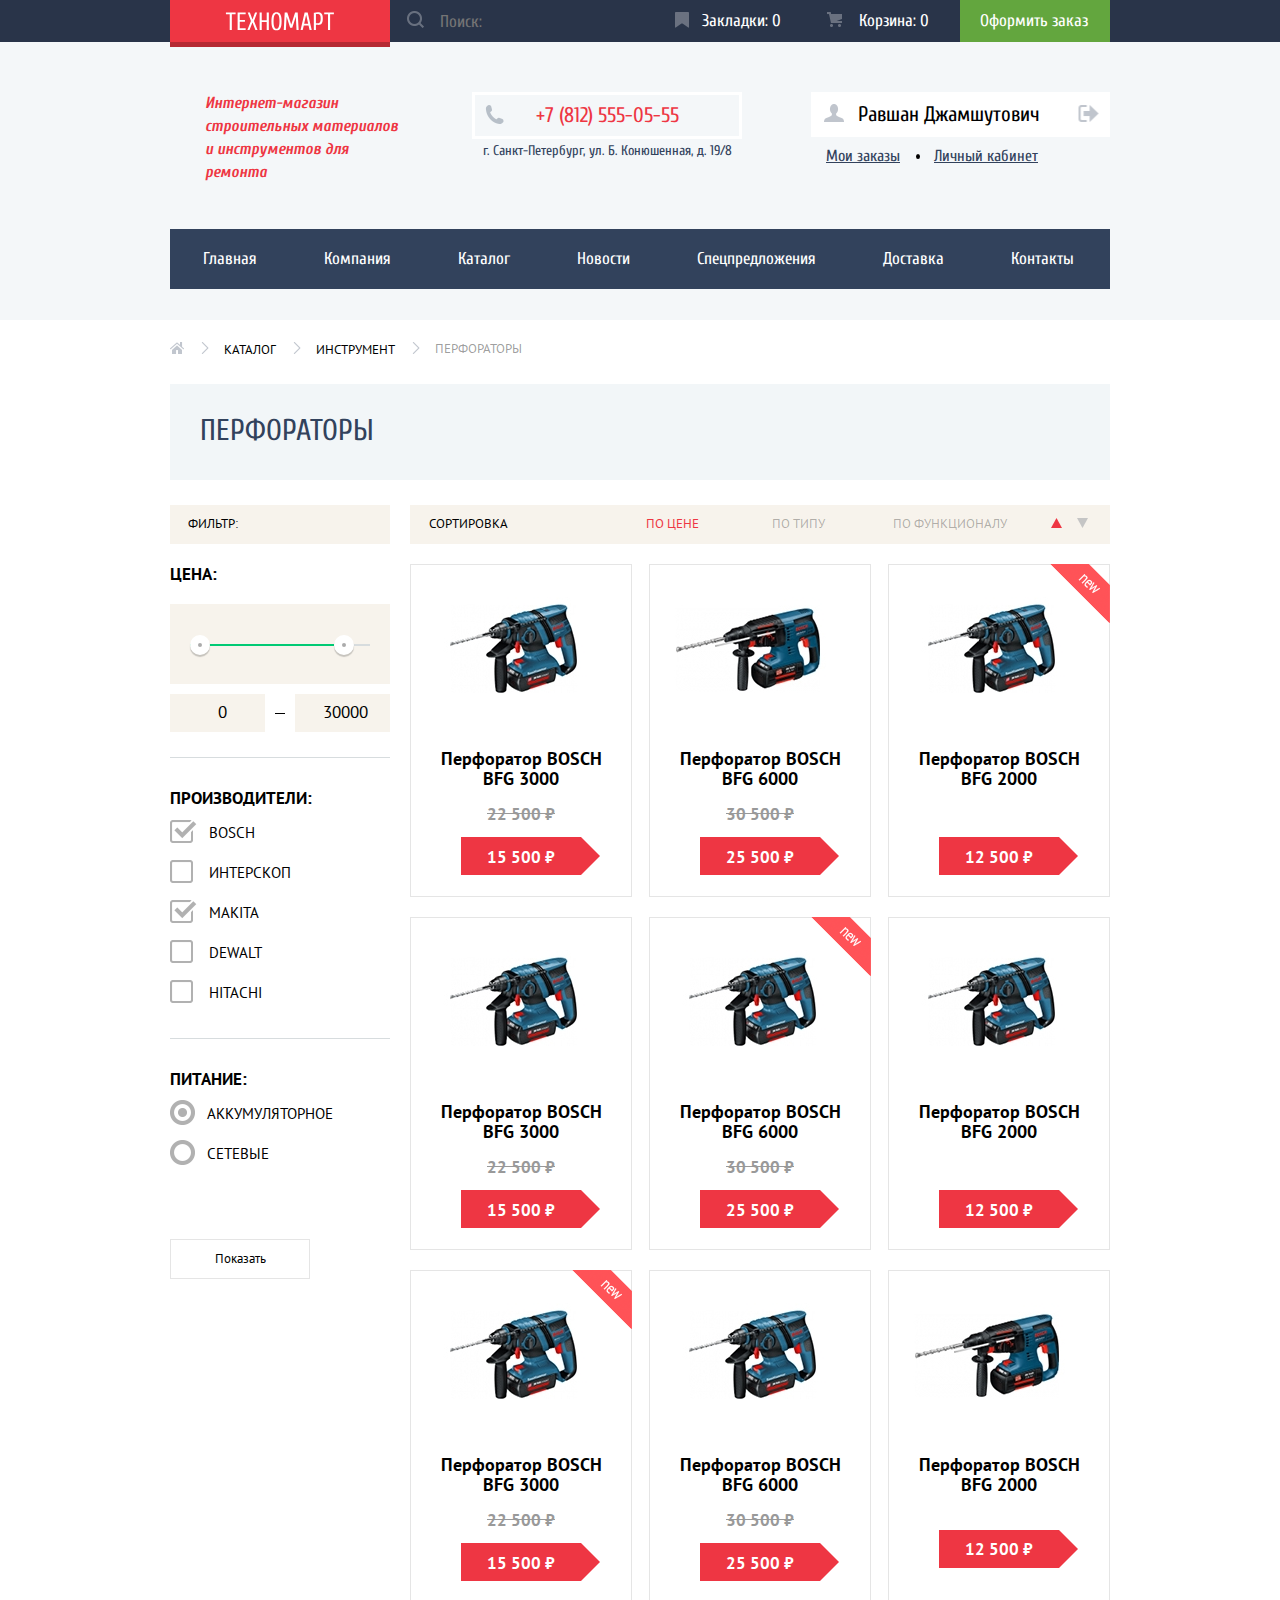
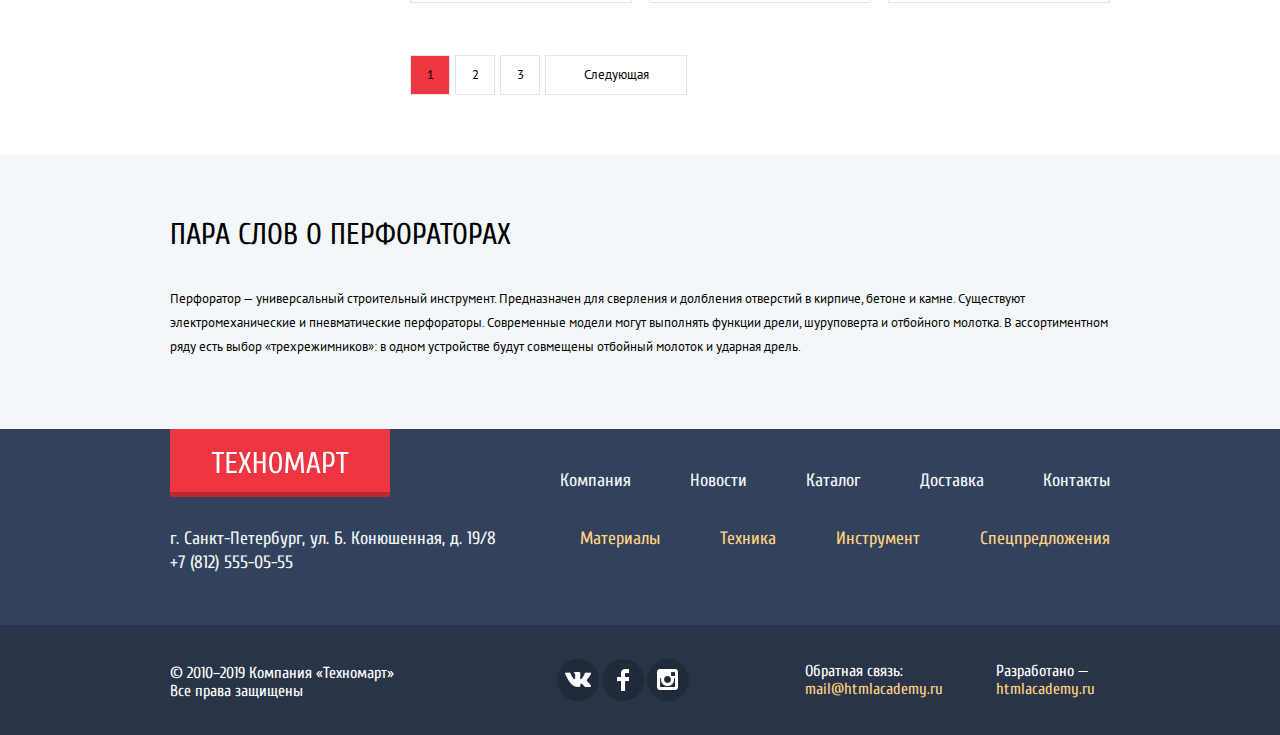
==== catalog.html @ c17f972a "Fixed styles on Technomart Project" ====
<!DOCTYPE html>
<html lang="ru">
  <head>
    <meta charset="utf-8">
    <title>Каталог интернет-магазина Техномарт</title>
    <link rel="stylesheet" type="text/css" href="https://fonts.googleapis.com/css?family=PT+Sans:400,700&display=swap&subset=cyrillic" rel="stylesheet">
    <link rel="stylesheet" type="text/css" href="https://fonts.googleapis.com/css?family=Cuprum:400,700&display=swap&subset=cyrillic" rel="stylesheet">
    <link rel="stylesheet" type="text/css" href="normalize.css">
    <link rel="stylesheet" type="text/css" href="style.css">
  </head>
  <body>
<header class="inner-page main-header">
      <div class="menu-wrapper">
        <div class="container">  
          <div class="header-user-menu">
              <a class="user-menu-logo" href="index.html"><img src="img/logo.svg" width="220px" height="19px"></a>
              <form class="user-menu-search" action="#" method="get">
                <input type="search" id="search-link" placeholder="Поиск:" name="search-menu">
              </form>
              <a class="user-menu-link marks-link" href="#">Закладки: 0</a>
              <a class="user-menu-link basket-link" href="#">Корзина: 0</a>
              <a class="user-menu-link order-link" href="#">Оформить заказ</a>
          </div>
        </div>
      </div>
      <div class="container">  
          <div class="header-wrapper">
            <h1>Интернет-магазин строительных материалов и инструментов для ремонта</h1>
              <div class="header-contacts">
                <a href="tel:+78125550555">+7 (812) 555-05-55</a>
                <p>г. Санкт-Петербург, ул. Б. Конюшенная, д. 19/8</p>
              </div>
            <div class="inner-page local-user-navigation">
                <div class="user-menu">
                  <a href="#" class="user-menu-logged">Равшан Джамшутович</a>
                  <a href="#" class="user-menu-logout"><img src="img/icon-logout.svg" width="21" height="17"></a>
                </div>
                <div class="personal-data">
                  <a href="#" class="my-orders">Мои заказы</a>
                  <a href="#" class="my-cabinet">Личный кабинет</a>
                </div>
            </div>
          </div>  
          <nav class="main-header-navigation">
            <ul>
              <li class="index-current"><a href="index.html">Главная</a></li>
              <li><a href="company.html">Компания</a></li>
              <li><a href="catalog.html">Каталог</a></li>
              <li><a href="news.html">Новости</a></li>
              <li><a href="offers.html">Спецпредложения</a></li>
              <li><a href="delivery.html">Доставка</a></li>
              <li><a href="contacts.html">Контакты</a></li>
            </ul>
          </nav>
        </div>
      </div>    
    </header>
  	<main class="catalog-content">
      <div class="container">
    		<ul class="breadcrumbs">
    			<li><a class="breadcrumb" href="index.html"><img src="img/icon-home.png" width="14" height="12"></a></li>
    			<li><a class="breadcrumb" href="сatalog.html">Каталог</a></li>
    			<li><a class="breadcrumb" href="instrument.html">Инструмент</a></li>
    			<li class="breadcrumb current">Перфораторы</li>
    		</ul>
    	   <h2 class="catalog-title">Перфораторы</h2>
        <div class="catalog-columns">
      		<section class="catalog-filters">	
      			<form class="filters-form" action="#" method="get">
      				<h3 class="filters-title">Фильтр:</h3>
      				<fieldset>
      					<legend>Цена:</legend>
      					<div class="range-controls">
					        <div class="scale">
					          <div class="bar"></div>
					        </div>
					        <div class="range-toggle range-toggle-min"></div>
					        <div class="range-toggle range-toggle-max"></div>
					     </div>
					     <div class="price-controls">
					        <label class="min-price"><input type="text" name="min-price" value="0"></label>
					        <label class="max-price"><input type="text" name="max-price" value="30000"></label>
					     </div>
					     <div class="between-filter-underline"></div>
      				</fieldset>
		            <fieldset>
		                <legend>Производители:</legend>
		                  <ul>
		                    <li class="brand-filter">
		                    	<label>
		                    		<input class="visually-hidden filter-input" type="checkbox" name="brand-filter" checked="checked">
		                    		<span class="brand-filter-indicator"></span>
		                    		<span class="brand-name">BOSCH</span>
		                    	</label>
		                    </li>
		                    <li class="brand-filter">
		                    	<label>
		                    		<input class="visually-hidden filter-input" type="checkbox" name="brand-filter">
		                    		<span class="brand-filter-indicator"></span>
		                    		<span class="brand-name">ИНТЕРСКОП</span>
		                    	</label>
		                    </li>
		                    <li class="brand-filter">
		                    	<label>
		                    		<input class="visually-hidden filter-input" type="checkbox" name="brand-filter" checked="checked">
		                    		<span class="brand-filter-indicator"></span>
		                    		<span class="brand-name">MAKITA</span>
		                    	</label>
		                    </li>
		                    <li class="brand-filter">
		                    	<label>
		                    		<input class="visually-hidden filter-input" type="checkbox" name="brand-filter">
		                    		<span class="brand-filter-indicator"></span>
		                    		<span class="brand-name">DEWALT</span>
		                    	</label>
		                    </li>
		                    <li class="brand-filter">
		                    	<label>
		                    		<input class="visually-hidden filter-input" type="checkbox" name="brand-filter">
		                    		<span class="brand-filter-indicator"></span>
		                    		<span class="brand-name">HITACHI</span>
		                    	</label>
		                    </li>
		                </ul>
		                <div class="between-filter-underline"></div>
		            </fieldset>
		            <fieldset>
		                <legend>Питание:</legend>
		                  <ul>
		                    <li class="energy-filter">
		                    	<label>
		                    		<input class="visually-hidden filter-input" type="radio" name="energy-source-filter" checked="checked">
		                    		<span class="energy-filter-indicator"></span>
		                    		<span class="energy-type-name">АККУМУЛЯТОРНОЕ</span>
		                    	</label>
		                    </li>
		                    <li class="energy-filter">
		                    	<label>
		                    		<input class="visually-hidden filter-input" type="radio" name="energy-source-filter">
		                    		<span class="energy-filter-indicator"></span>
		                    		<span class="energy-type-name">СЕТЕВЫЕ</span>
		                    	</label>
		                    </li>
		                  </ul>
		            </fieldset>
      			</form>
            	<button type="button" class="button-filters-results">Показать</button>
      		</section>
      		<section class="catalog-offers">
      			<h2 class="visually-hidden">Список предлагаемых товаров</h2>
      			<div class="catalog-offers-title">
      				<b>Сортировка</b>
      				<a class="catalog-offers-current">По цене</a>
      				<a href="#">По типу</a>
      				<a href="#">По функционалу</a>
      				<button class="button-filter-up" type="button"><svg xmlns="http://www.w3.org/2000/svg" width="11" height="10" viewBox="0 0 11 10"><path fill="#ee3643" d="M5.5 0L0 10h11z"/></svg></button>
      				<button class="button-filter-down" type="button"><svg xmlns="http://www.w3.org/2000/svg" width="11" height="10" viewBox="0 0 11 10"><path fill="#c5c5c5" d="M5.5 10L0 0h11"/></svg></button>
      			</div>
            <div class="catalog-wrapper">
      			<ul class="inner-catalog-list">
      				<li class="catalog-item">
      					<div class="visually-hidden flag flag-new">Новинка</div>
      					<div class="catalog-item-buttons">
      						<a class="button-common button-buy" href="#">Купить</a>
      						<a class="button-common button-marks" href="#">В закладки</a>
      					</div>
      					<div class="catalog-item-image">
      							<img src="img/Perforator-1.jpg" width="218" height="170" alt="Перфоратор BOSCH BFG 3000">
      					</div>
      					<h3>
  							<div class="catalog-item-name">
  								<span class="catalog-item-brand">Перфоратор BOSCH</span><br>
  								<span class="catalog-item-type">BFG 3000</span>
  							</div>	
      					</h3>
      					<div class="catalog-item-price">
      						<del class="previous-price">22 500 ₽</del>
      						<p class="btn-price"><span>15 500 ₽</span></p>
      					</div>
      				</li>
      				<li class="catalog-item">
      					<div class="visually-hidden flag flag-new">Новинка</div>
      					<div class="catalog-item-buttons">
      						<a class="button-common button-buy" href="#">Купить</a>
      						<a class="button-common button-marks" href="#">В закладки</a>
      					</div>
      					<div class="catalog-item-image">
      							<img src="img/Perforator-2.jpg" width="218" height="170" alt="Перфоратор BOSCH BFG 6000">
      					</div>
      					<h3>
  							<div class="catalog-item-name">
  								<span class="catalog-item-brand">Перфоратор BOSCH</span><br>
  								<span class="catalog-item-type">BFG 6000</span>
  							</div>	
      					</h3>
      					<div class="catalog-item-price">
      						<del class="previous-price">30 500 ₽</del>
      						<p class="btn-price"><span>25 500 ₽</span></p>
      					</div>
      				</li>
      				<li class="catalog-item">
      					<div class="flag flag-new">Новинка</div>
      					<div class="catalog-item-buttons">
      						<a class="button-common button-buy" href="#">Купить</a>
      						<a class="button-common button-marks" href="#">В закладки</a>
      					</div>
      					<div class="catalog-item-image">
      							<img src="img/Perforator-1.jpg" width="218" height="170" alt="Перфоратор BOSCH BFG 2000">
      					</div>
      					<h3>
  							<div class="catalog-item-name">
  								<span class="catalog-item-brand">Перфоратор BOSCH</span><br>
  								<span class="catalog-item-type">BFG 2000</span>
  							</div>	
      					</h3>
      					<div class="catalog-item-price">
  			                <del class="potential-previous-price"><br></del>
      						<p class="btn-price" href="#"><span>12 500 ₽</span></p>
      					</div>
      				</li>
      				<li class="catalog-item">
      					<div class="visually-hidden flag flag-new">Новинка</div>
      					<div class="catalog-item-buttons">
      						<a class="button-common button-buy" href="#">Купить</a>
      						<a class="button-common button-marks" href="#">В закладки</a>
      					</div>
      					<div class="catalog-item-image">
      							<img src="img/Perforator-1.jpg" width="218" height="170" alt="Перфоратор BOSCH BFG 3000">
      					</div>
      					<h3>
  							<div class="catalog-item-name">
  								<span class="catalog-item-brand">Перфоратор BOSCH</span><br>
  								<span class="catalog-item-type">BFG 3000</span>
  							</div>	
      					</h3>
      					<div class="catalog-item-price">
      						<del class="previous-price">22 500 ₽</del>
      						<p class="btn-price"><span>15 500 ₽</span></p>
      					</div>
      				</li>
      				<li class="catalog-item">
      					<div class="flag flag-new">Новинка</div>
      					<div class="catalog-item-buttons">
      						<a class="button-common button-buy" href="#">Купить</a>
      						<a class="button-common button-marks" href="#">В закладки</a>
      					</div>
      					<div class="catalog-item-image">
      							<img src="img/Perforator-1.jpg" width="218" height="170" alt="Перфоратор BOSCH BFG 6000">
      					</div>
      					<h3>
  							<div class="catalog-item-name">
  								<span class="catalog-item-brand">Перфоратор BOSCH</span><br>
  								<span class="catalog-item-type">BFG 6000</span>
  							</div>	
      					</h3>
      					<div class="catalog-item-price">
      						<del class="previous-price">30 500 ₽</del>
      						<p class="btn-price"><span>25 500 ₽</span></p>
      					</div>
      				</li>
      				<li class="catalog-item">
      					<div class="visually-hidden flag flag-new">Новинка</div>
      					<div class="catalog-item-buttons">
      						<a class="button-common button-buy" href="#">Купить</a>
      						<a class="button-common button-marks" href="#">В закладки</a>
      					</div>
      					<div class="catalog-item-image">
      							<img src="img/Perforator-1.jpg" width="218" height="170" alt="Перфоратор BOSCH BFG 2000">
      					</div>
      					<h3>
  							<div class="catalog-item-name">
  								<span class="catalog-item-brand">Перфоратор BOSCH</span><br>
  								<span class="catalog-item-type">BFG 2000</span>
  							</div>	
      					</h3>
      					<div class="catalog-item-price">
  			                <del class="potential-previous-price"><br></del>
      						<p class="btn-price" href="#"><span>12 500 ₽</span></p>
      					</div>
      				</li>
      				<li class="catalog-item">
      					<div class="flag flag-new">Новинка</div>
      					<div class="catalog-item-buttons">
      						<a class="button-common button-buy" href="#">Купить</a>
      						<a class="button-common button-marks" href="#">В закладки</a>
      					</div>
      					<div class="catalog-item-image">
      							<img src="img/Perforator-1.jpg" width="218" height="170" alt="Перфоратор BOSCH BFG 3000">
      					</div>
      					<h3>
  							<div class="catalog-item-name">
  								<span class="catalog-item-brand">Перфоратор BOSCH</span><br>
  								<span class="catalog-item-type">BFG 3000</span>
  							</div>	
      					</h3>
      					<div class="catalog-item-price">
      						<del class="previous-price">22 500 ₽</del>
      						<p class="btn-price"><span>15 500 ₽</span></p>
      					</div>
      				</li>
      				<li class="catalog-item">
      					<div class="visually-hidden flag flag-new">Новинка</div>
      					<div class="catalog-item-buttons">
      						<a class="button-common button-buy" href="#">Купить</a>
      						<a class="button-common button-marks" href="#">В закладки</a>
      					</div>
      					<div class="catalog-item-image">
      							<img src="img/Perforator-1.jpg" width="218" height="170" alt="Перфоратор BOSCH BFG 3000">
      					</div>
      					<h3>
  							<div class="catalog-item-name">
  								<span class="catalog-item-brand">Перфоратор BOSCH</span><br>
  								<span class="catalog-item-type">BFG 6000</span>
  							</div>	
      					</h3>
      					<div class="catalog-item-price">
      						<del class="previous-price">30 500 ₽</del>
      						<p class="btn-price"><span>25 500 ₽</span></p>
      					</div>
      				</li>
      				<li class="catalog-item">
      					<div class="visually-hidden flag flag-new">Новинка</div>
      					<div class="catalog-item-buttons">
      						<a class="button-common button-buy" href="#">Купить</a>
      						<a class="button-common button-marks" href="#">В закладки</a>
      					</div>
      					<div class="catalog-item-image">
      							<img src="img/Perforator-2.jpg" width="218" height="170" alt="Перфоратор BOSCH BFG 6000">
      					</div>
      					<h3>
  							<div class="catalog-item-name">
  								<span class="catalog-item-brand">Перфоратор BOSCH</span><br>
  								<span class="catalog-item-type">BFG 2000</span>
  							</div>	
      					</h3>
      					<div class="catalog-item-price">
  			                <del class="potential-previous-price"><br></del>
      						<span class="button-common btn-price" href="#">12 500 ₽</span>
      					</div>
      				</li>				
      			</ul>	
            </div>		
    			   <h2 class="visually-hidden">Пагинация страниц</h2>
	            <ul class="pagination-list">
	              <li class="pagination-current"><a href="#"><span>1</span></a></li>
	              <li class="pagination-item"><a href="#"><span>2</span></a></li>
	              <li class="pagination-item"><a href="#"><span>3</span></a></li>
	              <li class="pagination-next"><a href="#"><span>Следующая</span></a></li>
	            </ul>  
  			</section>
    	</div>
   	 </div>
    <section class="catalog-item-about">
        <div class="container">
        <b>Пара слов о перфораторах</b>
        <p>Перфоратор — универсальный строительный инструмент. Предназначен для сверления и долбления отверстий в кирпиче, бетоне и камне. Существуют электромеханические и пневматические перфораторы. Современные модели могут выполнять функции дрели, шуруповерта и отбойного молотка. В ассортиментном ряду есть выбор «трехрежимников»: в одном устройстве будут совмещены отбойный молоток и ударная дрель.</p>
        </div>
     </section>
  	</main>  
    		
    <footer class="main-footer">
      <div class="container">
        <nav class="footer-navigation">
          <div class="footer-logo-image">
            <img src="img/foot-logo.svg" alt="Логотип интернет-магазина Техномарт">   
          </div>
          <ul class="footer-site-navigation">
            <li><a href="company.html">Компания</a></li>
            <li><a href="news.html">Новости</a></li>
            <li><a href="catalog.html">Каталог</a></li>
            <li><a href="delivery.html">Доставка</a></li>
            <li><a href="contacts.html">Контакты</a></li>
          </ul>
          <p class="address">г. Санкт-Петербург, ул. Б. Конюшенная, д. 19/8 +7 (812) 555-05-55</p>
          <ul class="footer-offer-navigation">
            <li><a href="materials.html">Материалы</a></li>
            <li><a href="technics">Техника</a></li>
            <li><a href="instruments">Инструмент</a></li>
            <li><a href="offers.html">Спецпредложения</a></li>
          </ul>
        </nav>
      </div>
      <div class="footer-wrapper">
          <div class="container">
            <div class="footer-about-us">
              <p class="copyright">© 2010–2019 Компания «Техномарт»<br>
              Все права защищены</p>
              <ul class="social-media">
                <li>
                  <a href="#" aria-label="Техномарт в Контакте">
                    <p class="social vkontakte"></p>
                  </a>
                </li>
                <li>
                  <a href="#" aria-label="Техномарт на Фейсбуке">
                    <p class="social facebook"></p>
                  </a>
                </li>
                <li>
                  <a href="#" aria-label="Техномарт в Инстаграме">
                    <p class="social instagram"></p>
                  </a>
                </li>
              </ul>
              <div class="footer-feedback">
                  <p>Обратная связь:<br>
                  <a class="feedback-email" href="mailto:mail@htmlacademy.ru">mail@htmlacademy.ru</a></p>
                  <p>Разработано —<br>
                  <a class="site-founders" href="https://htmlacademy.ru/intensive/htmlcss">htmlacademy.ru</a></p>
              </div>
            </div>
        </div>
      </div>
    </footer>


    <div class="modal add-product">
      <div class="modal-wrapper">
        <h2 class="visually-hidden">Уведомление о добавлении товара в корзину</h2>
        <b class="addition-notice">Товар добавлен в корзину!</b>
       </div>
      <div class="modal-footer">
        <div class="inner modal-wrapper"> 
          <a href="#" class="button-common purchase-order-button">Оформить заказ</a>
          <a href="#" class="button-common keep-on-shopping">Продолжить покупки</a>
        </div>
      </div>
      <button type="button" class="modal-close">Закрыть</button>
    </div>

  </body>
</html>
---- style.css ----
html,
body {
	margin: 0;
	font-family: "PT Sans", "Arial", sans-serif;
	font-size: 18px;
	line-height: 20px; 
	font-weight: 700;
	background-color: rgb(255, 255, 255);
}

a {
	text-decoration: none;
}

.main-header {
	color: rgb(255, 255, 255);
	font-family: "Cuprum", "Arial", sans-serif;
	font-size: 17px;
	font-weight: 400;
	line-height: 18px;
	background-color: rgb(244, 247, 249);
	min-height: 320px;
}

.button-common {
	background-color: #ee3643;
	text-align: center;
	padding-top: 10px;
	padding-bottom: 10px;
	color: #ffffff;
	font-family: "Cuprum", "Arial", sans-serif;
	font-size: 14px;
	font-weight: 400;
	line-height: 18px;
	text-transform: uppercase;
}

.button-common.popular {
	display: inline-block;
	min-width: 253px;
}

.button-common:hover {
	background-color: #ca2c37;
}

.button-common:active {
	background-color: #ba2732;
}

.main-header h1 {
	color: #ee3643;
	font-size: 16px;
	font-style: italic;
	line-height: 23px;
	margin-top: 0px;
	margin-bottom: 0px;
	padding: 0px;
	width: 196px;
}

.menu-wrapper {
	width: 100%;
	background-color: rgb(41, 52, 73);
}

.container {
	width: 940px;
	margin: 0px auto;
}

.header-user-menu {
	background-color: rgb(41, 52, 73);
	margin-bottom: 50px;
	display: flex;
}

.header-user-menu a {
	display: block;
	color: rgb(255, 255, 255);
	font-family: "Cuprum", "Arial", sans-serif;
	font-size: 17px;
	font-weight: 400;
	line-height: 18px;
	padding-top: 12px;
	padding-bottom: 12px;
	margin: 0;
}

.user-menu-logo {
	width: 220px;
	box-shadow: inset 0 -5px 0 rgba(0, 0, 0, 0.24);
	background-color: #ee3643;
	position: absolute;
	z-index: 10;
}

.user-menu-logo:hover {
	box-shadow: inset 0px -5px 0 0 rgba(0, 0, 0, 0.24);
  	background-color: #ca2c37;
}

.user-menu-logo:active {
	 box-shadow: inset 0px -5px 0 0 rgba(0, 0, 0, 0.24);
	 background-color: #ba2732;
}

.header-user-menu form {
	position: relative;
	margin-left: 220px;
	flex-grow: 1;
}

.header-user-menu input {
	position: relative;
	margin: 0;
	padding: 0;
	box-sizing: border-box;
	width: 100%;
	height: 100%;
	background-color: rgb(41, 52, 73);
	border: none;
	color: #ffffff;
	font-family: "Cuprum", "Arial", sans-serif;
	font-size: 17px;
	font-weight: 400;
	line-height: 18px;
	padding-left: 50px;
	background-image: url(img/icon-search-passive.png);
	background-repeat: no-repeat;
	background-position: 17px 11px;
}

.header-user-menu input::before,
.header-user-menu input::after {
	content: "",
	visibility: hidden;
}

.header-user-menu input::before {
	background-image: url(img/icon-search-hover.png);
}

.header-user-menu input::after {
	background-image: url(img/icon-search-active.png);
}

.header-user-menu input:hover {
	background-color: #212a3a;
	background-image: url(img/icon-search-hover.png);
}

.header-user-menu input:focus {
	background-color: rgb(255, 255, 255);
	color: rgb(0, 0, 0);
	background-image: url(img/icon-search-active.png);
}

.header-user-menu a:nth-child(3) {
	margin-left: auto;
	padding-left: 54px;
	padding-right: 28px;
	position: relative;
}

.header-user-menu a:nth-child(4) {
	padding-left: 50px;
	padding-right: 31px;
	position: relative;
}

.header-user-menu a:last-child {
	background-color: #63a63e;
	padding-left: 20px;
	padding-right: 22px;
}

.marks-link::before {
	content: "";
	position: absolute;
	left: 27px;
	top: 12px;
	width: 14px;
	height: 16px;
	background-image: url(img/icon-mark.png);
	background-repeat: no-repeat;
	opacity: 0.3;
}

.basket-link::before {
	content: "";
	position: absolute;
	left: 18px;
	top: 12px;
	width: 15px;
	height: 15px;
	background-image: url(img/icon-basket.png);
	background-repeat: no-repeat;
	opacity: 0.3;
}

.header-user-menu a:nth-child(3):hover,
.header-user-menu a:nth-child(4):hover {
	background-color: #212a3a;
}

.header-user-menu a:nth-child(3):hover::before,
.header-user-menu a:nth-child(4):hover::before {
	opacity: 1;
}

.header-user-menu a:nth-child(3):active,
.header-user-menu a:nth-child(4):active {
	background-color: #161d29;
	opacity: 0.6;
}

.header-user-menu a:nth-child(3):active::before,
.header-user-menu a:nth-child(4):active::before {
	background-color: #161d29;
	opacity: 0.5;
}

.header-user-menu a:last-child:hover {
	background-color: #5fbb2d;
} 

.header-user-menu a:last-child:active {
	background-color: #518534;
	opacity: 0.5;
}


.header-wrapper {
	display: flex;
	justify-content: flex-end;
	margin-bottom: 45px;
}

.header-contacts {
	width: 270px;
	text-align: center;
	margin-left: 71px;
}

.header-contacts a {
	display: block;
	padding: 10px;
	color: #ee3643;
	font-family: "Cuprum", "Arial", sans-serif;
	font-size: 21px;
	font-weight: 400;
	line-height: 21px;
	border: 3px solid rgb(255, 255, 255);
	margin: 0px;
	position: relative;
}

.header-contacts a::before {
	content: "";
	display: block;
	position: absolute;
	width: 19px;
	height: 19px;
	background-image: url(img/icon-phone.png);
	background-repeat: no-repeat;
}

.header-contacts p {
	color: #32425c;
	font-family: "Cuprum", "Arial", sans-serif;
	font-size: 14px;
	font-weight: 400;
	line-height: 24px;
	margin: 0px;
}

.local-user-navigation {
	margin: 0;
	padding: 0;
	align-self: flex-start;
	min-width: 281px;
	display: flex;
	justify-content: space-between;
	margin-left: 69px;
}

.user-navigation-button {
	color: #000000;
	font-family: "Cuprum", "Arial", sans-serif;
	font-size: 21px;
	font-weight: 400;
	line-height: 21px;
	padding-top: 12px;
	padding-bottom: 12px;
	background-color: rgb(255, 255, 255);
}

.button-login {
	padding-left: 48px;
	padding-right: 27px;
	position: relative;
}

.button-login::before {
	content: "";
	position: absolute;
	left: 14px;
	top: 14px;
	background-image: url(img/icon-login.svg);
	width: 20px;
	height: 17px;
	background-repeat: no-repeat;
	opacity: 0.3;
}

.button-register {
	padding-left: 25px;
	padding-right: 25px;
}

.user-navigation-button:hover {
	color: #ee3643;
}

.button-login:hover::before {
	opacity: 1;
}

.user-navigation-button:active {
	opacity: 0.3;
	color: rgba(0, 0, 0, 0.3);
}

/*Меню хедера для каталога*/

.inner-page.local-user-navigation {
	width: 299px;
	display: flex;
	flex-direction: column;
}

.user-menu {
	background-color: rgb(255, 255, 255);
	padding-top: 12px;
	padding-bottom: 12px;
	color: #000000;
	font-family: "Cuprum", "Arial", sans-serif; 
	font-size: 21px;
	font-weight: 400;
	line-height: 21px;
	position: relative;
	margin-bottom: 10px;
}

.user-menu a {
	color: #000000;
	font-family: "Cuprum", "Arial", sans-serif; 
	font-size: 21px;
	font-weight: 400;
	line-height: 21px;
	box-sizing: border-box;
}

.user-menu-logged {
	padding-left: 47px;
	position: relative;
}

.user-menu-logged::before {
	content: "";
	position: absolute;
	left: 13px;
	display: block;
	width: 20px;
	height: 18px;
	background-image: url(img/icon-user.svg);
	background-repeat: no-repeat;
	opacity: 0.3;
}

.user-menu-logged:hover::before {
	opacity: 1;
}

.user-menu-logged:active,
.user-menu-logged:active::before {
	opacity: 0.3;
}

.user-menu-logout {
	position: absolute;
	top: 13px;
	right: 11px;
	opacity: 0.3;
}

.user-menu-logout:hover {
	opacity: 1;
}

.user-menu-logout:active {
	opacity: 0.3;
}

.personal-data a {
	color: #32425c;
	font-family: "Cuprum", "Arial", sans-serif; 
	font-size: 16px;
	font-weight: 400;
	line-height: 18px;
	text-decoration: underline;
	padding-left: 15px;
	padding-right: 15px;
	position: relative;
}

.personal-data a:hover {
	color: #ee3643;
}

.personal-data a:active {
	color: #000000;
	opacity: 0.3;
}

.my-orders::after {
	content: "";
	position: absolute;
	top: 7px;
	left: 105px;
	display: block;
	width: 4px;
	height: 5px;
	background-color: rgb(0, 0, 0);
	border-radius: 50%;
}

/*******/


.main-header-navigation {
	background-color: rgb(50, 66, 92);
}

.main-header-navigation ul {
	list-style: none;
	margin: 0;
	padding: 0;
	display: flex;
}

.main-header-navigation a {
	color: rgb(255, 255, 255);
	font-family: "Cuprum", "Arial", sans-serif;
	font-size: 17px;
	font-weight: 400;
	line-height: 17px;
	display: block;
	padding-top: 21px;
	padding-bottom: 22px;
	padding-left: 33px;
	padding-right: 34px;
}

.main-header-navigation li:hover {
	background-color: rgb(41, 52, 73);
}


.main-header-navigation li:active {
	background-color: rgb(29, 39, 57);
	opacity: 0.5;
}


/* PROMO */

.promo ul {
	list-style: none;
	padding: 0;
	margin-top: 59px;
	margin-bottom: 50px;
	display: flex;
	flex-wrap: wrap;
	justify-content: space-between;
}

.promo-list-item {
	width: 300px;
	height: 123px;
	margin-bottom: 20px;
	padding-left: 22px;
	padding-top: 25px;
	padding-bottom: 22px;
	padding-right: 10px;
	box-sizing: border-box;
	color: #ffffff;
	font-family: "Cuprum", "Arial", sans-serif;
	font-size: 24px;
	font-weight: 700;
	line-height: 30px;
	position: relative;
}

.promo-list-item:first-child {
	background-image: url(img/materials.png);
	background-repeat: no-repeat;
}

.promo-list-item:nth-child(2) {
	background-image: url(img/instruments.png);
	background-repeat: no-repeat;
}

.promo-list-item:nth-child(3) {
	background-image: url(img/technics.png);
	background-repeat: no-repeat;
}

.promo-list-item:nth-child(5) {
	background-image: url(img/discounts.png);
	background-repeat: no-repeat;
}

.button-common.promo-list-button {
	display: inline-block;
	min-width: 135px;
	background-color: rgba(0, 0, 0, 0.1);
	position: absolute;
	bottom: 20px;
	left: 22px;	
}

.button-common.promo-list-button:hover {
	background-color: #000000;
	opacity: 0.2;
}

.button-common.promo-list-button:active {
	background-color: #000000;
	opacity: 0.3;
}

.promo-list-item.free-delivery {
	position: relative;
	top: 88px;
	left: -22px;
	background-color: #ffc047;
	background-image: url(img/delivery.png); 
	background-repeat: no-repeat;
}


/*Стили для промо-слайдера*/
.promo-list-slider {
	position: relative;
	width: 620px;
	height: 266px;
}

.slider input {
	position: absolute;
	display: none;
}

.slider-item:first-child {
	float: left;
	width: 620px;
	height: 266px;
	background-image: url(img/slider-drills.jpg);
	background-repeat: no-repeat;
	padding-left: 24px;
	padding-top: 27px;
	box-sizing: border-box;
}

.slider-item:last-child {
	float: left;
	width: 620px;
	height: 266px;
	background-image: url(img/slider-perforators.jpg);
	background-repeat: no-repeat;
	padding-left: 24px;
	padding-top: 27px;
	box-sizing: border-box;
	position: absolute;
	display: none;
	
}

.slider-item-title b {
	display: block;
	color: #ffffff;
	font-family: "Cuprum", "Arial", sans-serif;
	font-size: 36px;
	font-weight: 700;
	line-height: 36px;
	text-transform: uppercase;
}

.slider-item-title span {
	color: #ffffff;
	font-family: Cuprum;
	font-size: 18px;
	font-weight: 400;
	line-height: 24px;
}

.button-common.slider-button {
	display: inline-block;
	min-width: 195px;
	position: absolute;
	bottom: 22px;	
}

.slider-controls label:first-child {
	position: absolute;
	top: 114px;
	left: 25px;
	width: 22px;
	height: 40px;
	background-image: url(img/slider-previous.svg);
	background-repeat: no-repeat;
	cursor: pointer;	
	z-index: 10;
}

.slider-controls label:last-child {
	position: absolute;
	top: 114px;
	right: 20px;
	width: 22px;
	height: 40px;
	background-image: url(img/slider-next.svg);
	background-repeat: no-repeat;
	cursor: pointer;	
	z-index: 10;
}

.slider .slider-indicator  {
	width: 29px;
	height: 10px;
	display: inline-block;
	position: absolute;
	left: 295px;
	bottom: 37px;	
	display: flex;
	justify-content: space-between;
	z-index: 12;
}

.slider-indicator span {
	display: inline-block;
	width: 11px;
	height: 11px;
	background-color: rgb(255, 255, 255);
	border-radius: 50%;
	position: relative;
}

.slider-indicator-active::before {
	content: "";
	position: absolute;
	top: 25%;
	left: 25%;
	display: block;
	width: 5px;
	height: 5px;
	border-radius: 50%;
	background-color: #ee3643;
}

#slider-next:checked ~ .slider-inner .slider-item:last-child {
	display: block;
}


/**/

.catalog-list {
	width: 940px;
	display: flex;
	justify-content: space-between;
	list-style: none;
	padding: 0;
}

.popular-title {
	background-color: #f9f5f0;
	width: 940px;
	margin: 0 auto;
	margin-bottom: 20px;
	padding-left: 30px;
	padding-right: 24px;
	padding-top: 25px;
	padding-bottom: 26px;
	box-sizing: border-box;
	display: flex;
	justify-content: space-between;
	align-items: center;
}

.popular-title h2 {
	margin: 0;
	color: #32425c;
	font-family: "Cuprum", "Arial", sans-serif;
	font-size: 30px;
	font-weight: 400;
	line-height: 30px;
	text-transform: uppercase;
}



/*Популярные производители*/


.popular-companies {
	margin-bottom: 65px;	
}

.pop-companies-list {
	list-style: none;
	margin: 0;
	padding: 0;
	display: flex;
	flex-wrap: wrap;
	justify-content: space-between;
}

.pop-companies-list li {
	width: 220px;
	height: 145px;
	margin-bottom: 15px;
	padding: 0;
	box-sizing: border-box;
}

.pop-companies-list li:hover {
	box-shadow: 0px 10px 25px 0 rgba(41, 52, 73, 0.5);
}

.pop-companies-list li:active {
	box-shadow: 0px 4px 10px 0 rgba(41, 52, 73, 0.5);
	opacity: 0.3;
}


/*Сервисы*/

.services {
	width: 100%;	
	margin-bottom: 80px;
	background-color: rgb(244, 247, 249);
}

.services .services-title {
	color: rgb(0, 0, 0);
	font-family: Cuprum;
	font-size: 30px;
	font-weight: 400;
	line-height: 30px;
	text-transform: uppercase;
	padding-top: 63px;
}

.services p {
	width: 398px;
	font-family: "PT Sans";
	font-weight: 400;
	line-height: 24px;
	font-size: 13px;
	font-weight: 400;
	padding-top: 10px;
}


.services-slider {
	margin-top: 65px;
	position: relative;
	display: flex;
}

.services-controls {
	padding: 0;
	margin: 0;
	display: flex;
	flex-wrap: wrap;
	flex-direction: column;
}

.services-controls::after {
	content: "";
	background-image: url(img/menu-attribute.png);
	background-repeat: no-repeat;
	position: absolute;
	width: 10px;
	height: 279px;
	left: 230px;
	top: -48px;
}

.services-slider input {
	position: absolute;
	display: none;
}

.services-controls label {
	width: 240px;
	box-sizing: border-box;
	margin: 0;
	background-color: #32425c;
	box-shadow: 0 1px 0 #293449, inset 0 1px 0 #405069;
	color: #ffffff;
	font-family: Cuprum;
	font-size: 21px;
	font-weight: 700;
	line-height: 30px;
	padding-top: 15px;
	padding-bottom: 16px;
	padding-left: 22px;
	cursor: pointer;
}

#radio-delivery:checked ~ .services-controls label[for="radio-delivery"],
#radio-guarantee:checked ~ .services-controls label[for="radio-guarantee"],
#radio-credit:checked ~ .services-controls label[for="radio-credit"] {
	box-shadow: 0 1px 0 #ffffff, inset 0 1px 0 #ffffff;
	background-color: #ffffff;
	color: #32425c;
	font-family: Cuprum;
	font-size: 21px;
	font-weight: 700;
	line-height: 30px;
}

.services-inner {	
	height: 280px;
}

.services-inner ul {
	list-style: none;
	margin: 0;
	padding: 0;	
	margin-left: 80px;
}

.services-inner-slider li {
	width: 619px;
	height: 280px;
	margin: 0;
	padding: 0;
	position: absolute;
	background-color: rgb(243, 247, 248);
}

.services-inner-slider li:first-child {
	background-image: url(img/delivery-service.png);
	background-repeat: no-repeat;
	background-position: 100% 100%;	
}

.services-inner-slider li:nth-child(2) {
	background-image: url(img/guarantee-service.png);
	background-repeat: no-repeat;
	background-position: 100% 100%;	
	display: none;
}

.services-inner-slider li:nth-child(3) {
	background-image: url(img/credit-service.png);
	background-repeat: no-repeat;
	background-position: 100% 100%;	
	display: none;
}

.services-slide h3 {
	color: #32425c;
	font-family: Cuprum;
	font-size: 36px;
	font-weight: 400;
	line-height: 36px;
	text-transform: uppercase;
	margin: 0px;
}

.button-common.send-request {
	display: inline-block;
	background-color: #ff5357;
	min-width: 195px;
	margin-top: 12px;
}

.button-common.send-request:hover {
	background-color: #ca2c37;
}

.button-common.send-request:active {
	background-color: #ba2732;
}

#radio-guarantee:checked ~ .services-inner .services-slide:nth-child(2) {
	display: block;
}

#radio-credit:checked ~ .services-inner .services-slide:nth-child(3) {
	display: block;
}


/*Способы доставки (ТК и самовывоз)*/


.delivery-types {
	margin-bottom: 86px;
	display: flex;
	justify-content: space-between;
	margin-top: 86px;
}

.delivery-offer {
	width: 519px;
}

.delivery-offer b {
	font-family: "Cuprum", "Arial", sans-serif;
	font-size: 30px;
	font-weight: 400;
	line-height: 30px;
	text-transform: uppercase;

}

.delivery-offer p {
	font-family: "PT Sans", "Arial", sans-serif;
	font-size: 13px;
	font-weight: 400;
	line-height: 24px;
	margin-bottom: 27px;
	margin-top: 27px;
}

.delivery-offer ul {
	list-style: none;
	padding: 0px;
	margin: 0px;
	margin-bottom: 30px;
}

.delivery-offer li {
	font-family: "Cuprum", "Arial", sans-serif;
	font-size: 18px;
	font-weight: 400;
	line-height: 35px;
	position: relative;
	padding-left: 40px;
}

.delivery-offer li::before {
	content: "";
	width: 25px;
	height: 2px;
	background-color: #ee3643;
	position: absolute;
	top: 15px;
	left: 0px;
}

.button-common.company-details {
	display: inline-block;
	min-width: 220px;
}

.direction {
	width: 300px;
}

.direction b {
	font-family: "Cuprum", "Arial", sans-serif;
	font-size: 30px;
	font-weight: 400;
	line-height: 30px;
	text-transform: uppercase;
}

.direction p {
	font-family: "PT Sans", "Arial", sans-serif;
	font-size: 13px;
	font-weight: 400;
	line-height: 24px;
	padding: 0px;
	margin-bottom: 0px;
	margin-top: 27px;
}

.direction img {
	margin-top: 35px;
	margin-bottom: 40px;
}

.button-common.feedback {
	display: inline-block;
	width: 100%;
}


/*Страница каталога*/


.breadcrumbs {
	list-style: none;
	padding: 0;
	display: flex;
}

.breadcrumbs a {
	padding-right: 40px;
	margin: 0;
	color: rgb(0, 0, 0);
	font-family: "PT Sans", "Arial", sans-serif;
	font-size: 13px;
	font-weight: 400;
	line-height: 18px;
	text-transform: uppercase;
	position: relative;
}

.breadcrumbs a:after {
	content: "";
	position: absolute;
	width: 30px;
	height: 17px;
	background-image: url(img/icon-right-small.png);
	background-repeat: no-repeat;
	background-position: 17px 4px;
}

.breadcrumbs a:hover {
	text-decoration: underline;
}

.breadcrumb {
	margin-right: 20px;
}

.breadcrumb.current {
	margin: auto 0;
	color: rgba(0, 0, 0, 0.4);
	font-family: "PT Sans", "Arial", sans-serif;
	font-size: 13px;
	font-weight: 400;
	line-height: 18px;
	text-transform: uppercase;
}

.container h2 {
	background-color: rgb(242, 246, 248);
	color: #32425c;
	font-family: "Cuprum", "Arial", sans-serif;
	font-size: 30px;
	font-weight: 400;
	line-height: 30px;
	text-transform: uppercase;
	padding-top: 32px;
	padding-left: 30px;
	padding-bottom: 34px;
}

.catalog-columns {
	display: flex;
	justify-content: space-between;
	margin-bottom: 60px;
}

.catalog-filters {
	width: 220px;
	padding: 0px;
}

.filters-form h3 {
	margin: 0;
	color: rgb(0, 0, 0);
	font-family: "PT Sans";
	font-size: 13px;
	font-weight: 400;
	line-height: 18px;
	text-transform: uppercase;
	padding-left: 18px;
	padding-top: 10px;
	padding-bottom: 11px;
	background-color: #f7f3ec;
	margin-bottom: 15px;
}

.filters-form fieldset {
	padding: 0px;
	margin: 0px;
	border: none;
}

.filters-form legend {
	color: rgb(0, 0, 0);
	font-family: "PT Sans", "Arial", sans-serif;
	font-size: 17px;
	font-weight: 700;
	line-height: 30px;
	text-transform: uppercase;
}

.range-controls {
	margin-top: 15px;
	background-color: #f7f3ec;
	position: relative;
	height: 80px;
}

.range-controls .scale {
	width: 180px;
	height: 2px;
	background-color: #d7dcde;
	position: absolute;
	top: 50%;
	left: 20px;
}

.range-controls .bar {
	width: 80%;
	height: 2px;
	background-color: rgb(0, 202, 116);
}

.range-toggle {
	position: absolute;
	top: 39%;
	width: 4px;
	height: 4px;
	background: #ababab;
	border: 8px solid #ffffff;
	border-radius: 50%;
	box-shadow: 0 2px 1px 0 rgba(0, 1, 1, 0.2);
	cursor: pointer;
}

.range-toggle-min {
  left: 20px;
}

.range-toggle-max {
  left: 164px;
}

.price-controls {
	margin-top: 10px;
	height: 38px;
	display: flex;
	justify-content: space-between;
}

.price-controls label {
  display: inline-block;
  font-family: "PT Sans";
  font-size: 17px;
  font-weight: 400;
  line-height: 18px;
  text-transform: uppercase;
  cursor: pointer;
}

.price-controls .min-price,
.price-controls .max-price {
  width: 95px;
  background-color: #f7f3ec;
}

.price-controls .min-price {
	padding-left: 46px;
	padding-top: 8px;
	box-sizing: border-box;
	position: relative;
}

.price-controls .min-price:after {
	content: "";
	width: 10px;
	height: 1px;
	background-color: rgb(0, 0, 0);
	position: absolute;
	top: 50%;
	left: 105px;
}

.price-controls .max-price {
	padding-top: 8px;
	padding-left: 26px;
	box-sizing: border-box;
}

.price-controls input {
  width: 50px;
  margin: 0;
  color: inherit;
  font: inherit;
  background: none;
  border: none;
}

.between-filter-underline {
	width: 100%;
	height: 1px;
	background-color: #d7dcde;
	margin-top: 25px;
	margin-bottom: 25px;
}

.filters-form ul {
	margin: 0;
	padding-left: 0px;
	list-style: none;
	line-height: 35px;
	font-weight: 400;
}

.filters-form li {
	color: rgb(0, 0, 0);
	font-family: "PT Sans", "Arial", sans-serif;
	font-size: 15px;
	line-height: 40px;
	text-transform: uppercase;

}

.brand-filter-indicator {
	display: inline-block;
	position: relative;
	top: 5px;
	width: 27px;
	height: 23px;
	padding-right: 8px;
	background-image: url(img/checkbox-off.svg);
	background-repeat: no-repeat;
	opacity: 0.3;
}

.brand-filter input[type="checkbox"]:checked + .brand-filter-indicator {
	display: inline-block;
	position: relative;
	top: 5px;
	width: 27px;
	height: 23px;
	padding-right: 8px;
	background-image: url(img/checkbox-on.svg);
	background-repeat: no-repeat;
	opacity: 0.3;
}

.brand-filter input[type="checkbox"]:hover + .brand-filter-indicator {
	opacity: 0.5;
}

.brand-filter input[type="checkbox"]:disabled ~ .brand-filter-indicator,
.brand-filter input[type="checkbox"]:disabled ~ .brand-name {
	opacity: 0.1;
}


.energy-filter-indicator {
	display: inline-block;
	position: relative;
	top: 6px;
	width: 25px;
	height: 25px;
	padding-right: 8px;
	background-image: url(img/radio-off.svg);
	background-repeat: no-repeat;
	opacity: 0.3;
}

.energy-filter input[type="radio"]:checked + .energy-filter-indicator {
	display: inline-block;
	width: 25px;
	height: 25px;
	background-image: url(img/radio-on.svg);
	background-repeat: no-repeat;
	opacity: 0.3;
}

.energy-filter input[type="radio"]:hover + .energy-filter-indicator {
	opacity: 0.5;
}

.energy-filter input[type="radio"]:disabled ~ .energy-filter-indicator,
.energy-filter input[type="radio"]:disabled ~ .energy-type-name {
	opacity: 0.1;
}

.filter-input:disabled + label {
  color: rgb(0, 0, 0);
  opacity: 0.5;
}

.button-filters-results {
	margin-top: 65px;
	border: none;
	padding-top: 10px;
	padding-bottom: 10px;
	min-width: 140px;
	border: 1px solid #e5e5e5;
	background-color: rgb(255, 255, 255);
	color: rgb(0, 0, 0);
	font-family: "PT Sans", "Arial", sans-serif;
	font-size: 13px;
	font-weight: 400;
	line-height: 18px;
}

.button-filters-results:hover {
	border: 1px solid #bdc6ca;
}

.button-filters-results:active {
	border: 1px solid #ee3643;
}

.catalog-offers .catalog-offers-title {
	display: block;
	background-color: #f7f3ec;
	font-family: "PT Sans";
	font-size: 13px;
	font-weight: 400;
	line-height: 18px;
	text-transform: uppercase;
	padding-left: 19px;
	padding-top: 10px;
	padding-bottom: 11px;
	margin-bottom: 20px;
}

.catalog-offers-title b {
	padding-right: 135px;
	font-weight: 400;
	color: rgba(0, 0, 0, 1);
}

.catalog-offers-current {
	padding-right: 70px;
	color: #ee3643;
}

.catalog-offers-title a:nth-child(3) {
	color: rgba(0, 0, 0, 0.3);
	padding-right: 65px;
}

.catalog-offers-title a:nth-child(4) {
	color: rgba(0, 0, 0, 0.3);
	padding-right: 35px;
}

.catalog-offers-title a:hover:not(.catalog-offers-current) {
	color: #000000;
}

.catalog-offers-title button {
	border: none;
	background-color: transparent;
}

.button-filter-up {
	cursor: pointer;
}

.button-filter-down:hover path{
	fill: #000000;
}

.button-filter-down {
	cursor: pointer;
}


/****/


.catalog-offers ul {
	list-style: none;
	width: 700px;
}

.inner-catalog-list {
	margin-bottom: 32px;
	padding: 0px;
	display: flex;
	justify-content: space-between;
	flex-wrap: wrap;
}

.catalog-item {
	width: 220px;
	padding: 0;
	margin-bottom: 20px;
	border: 1px solid #e5e5e5;
	background-color: rgb(255, 255, 255);

	justify-content: center;
	flex-wrap: wrap;
	position: relative;	
}

.catalog-item:hover {
	box-shadow: 0px 10px 25px 0 rgba(41, 52, 73, 0.5);
}

.catalog-item h3 {
	font-family: "PT Sans", "Arial", sans-serif;
	font-size: 18px;
	font-weight: 700;
	line-height: 20px;
	margin: 0;
}

.catalog-item .flag {
	width: 60px;
	height: 59px;
	position: absolute;
	right: -1px;
	top: -1px;
	overflow: hidden;
	text-indent: -1000px;
	background-image: url(img/new_flag.png);
	background-repeat: no-repeat;
	z-index: 11;
}

.catalog-item-image {
	margin-bottom: 10px;
}

.catalog-item-buttons {
	position: absolute;
	background-color: rgba(255, 255, 255, 1);
	z-index: 10;
	width: 220px;
	height: 170px;	
	padding-top: 43px;
	padding-left: 41px;
	box-sizing: border-box;
	display: none;
	margin: 0;
}

.button-common.button-buy {
	display: inline-block;
	position: relative;
	min-width: 135px;
	padding-top: 10px;
	padding-bottom: 10px;
	box-sizing: border-box;
	box-shadow: inset 0 -3px 0 #367315;
	background-color: #63a63e;
	color: #ffffff;
	font-size: 14px;
	font-weight: 400;
	line-height: 18px;
	text-transform: uppercase;
	margin-bottom: 8px;
}

.catalog-item:hover .catalog-item-buttons {
	display: block;
}

.catalog-item-buttons .button-buy:hover {
box-shadow: inset 0 -3px 0 #367315;
background-color: #5fbb2d;
}

.catalog-item-buttons .button-buy:active {
	background-color: #518534;
}

.button-buy::before {
	content: "";
	width: 15px;
	height: 15px;
	position: absolute;
	left: 12px;
	background-image: url(img/icon-basket.png);
	background-repeat: no-repeat;
	opacity: 0.3;
}

.button-buy:hover::before,
.button-buy:active::before  {
	opacity: 1;
}

.button-common.button-marks {
	position: relative;
	display: inline-block;
	min-width: 135px;
	padding-top: 10px;
	padding-bottom: 7px;
	box-sizing: border-box;
	color: #32425c;
	font-size: 14px;
	font-weight: 400;
	line-height: 18px;
	text-transform: uppercase;
	background-color: rgb(255, 255, 255);
	border: 3px solid #63a63e;
	border-radius: 3px;
	box-sizing: border-box;
}

.catalog-item-buttons .button-marks:hover {
	border: 3px solid #32425c;
}

.catalog-item-buttons .button-marks:active {
	border: 3px solid #32425c;
	opacity: 0.3;
}

.catalog-item-name {
	color: #000000;
	font-family: "PT Sans";
	font-size: 18px;
	font-weight: 700;
	line-height: 20px;
	text-align: center;
	margin-bottom: 15px;
}

.catalog-item-price {
	text-align: center;
}

.catalog-item-price p {
	margin: 0;
	margin-top: 13px;
	margin-bottom: 21px;
}


.catalog-item-price del {
	color: #999999;
	font-family: "PT Sans", "Arial", sans-serif;
	font-size: 17px;
	font-weight: 700;
	line-height: 18px;
	text-decoration: line-through;
	text-transform: uppercase;
	padding: 0px;
}

.catalog-item-price span {
	display: inline-block;
	margin: 0;
	padding-top: 10px;
	box-sizing: border-box;
	width: 120px;
	height: 38px;
	background-color: rgb(238, 54, 67);
	color: rgb(255, 255, 255);
	font-family: "PT Sans", "Arial", sans-serif;
	font-size: 17px;
	font-weight: 700;
	text-transform: uppercase;
	text-align: center;
	position: relative;
}

.catalog-item-price span::after {
	content: "";
	position: absolute;
	left: 120px;
	top: 0px;
	border: 19.3px solid rgb(238, 54, 67);
	border-right-width: 0px;
	border-top-color: transparent;
	border-bottom-color: transparent;
}

.pagination-list {
	margin: 0px;
	padding: 0px;
	width: 300px;
}

.pagination-list li {
	display: inline-block;
}

.pagination-list a {
	display: flex;
	width: 38px;
	height: 38px;
	border: 1px solid #e5e5e5;
	background-color: rgb(255, 255, 255);
	color: rgb(0, 0, 0);
	font-family: "PT Sans";
	font-size: 13px;
	font-weight: 400;
	line-height: 18px;
}

.pagination-current a {
	background-color: #ee3643;
}

.pagination-list span {
	margin: auto;
}

.pagination-next a {
	width: 140px;
}

.pagination-list a:hover {
	border: 1px solid #bdc6ca;
}

.pagination-list a:active {
	border: 1px solid #ee3643;
}

.catalog-item-about {
	width: 100%;	
	background-color: rgb(244, 247, 249);
	padding-top: 65px;
	padding-bottom: 70px;
}

.catalog-item-about b {
	font-family: Cuprum;
	font-size: 30px;
	font-weight: 400;
	line-height: 30px;
	text-transform: uppercase;
	padding-top: 65px;
}

.catalog-item-about p {
	width: 938px;
	font-family: "PT Sans";
	line-height: 24px;
	font-size: 13px;
	font-weight: 400;
	margin: 0;
	padding-top: 37px;
}




/* Стили для футера */


.main-footer {
	background-color: rgb(50, 66, 92);
	width: 100%;
}

.container {
	width: 940px;
	margin: 0px auto;

}


.main-footer ul {
	list-style: none;
}

.footer-navigation {
	display: flex;
	flex-wrap: wrap;
	align-content: flex-start;
	justify-content: space-between;
}

.footer-logo-image {
	width: 220px;
	height: 68px;
	box-shadow: inset 0 -5px 0 rgba(0, 0, 0, 0.24);
	background-color: rgb(238, 54, 67);
	display: flex;
	margin: 0px;
	padding: 0px;
	margin-bottom: 30px;
}

.footer-logo-image img {
	margin: auto;
}


.footer-site-navigation {
	display: flex;
	flex-wrap: wrap;
	justify-content: space-between;
	margin: 0px;
	padding: 0px;
	padding-top: 40px;
	width: 550px;
}

.footer-site-navigation a {
	color: #f1f5f7;
	font-family: "Cuprum", "Arial", sans-serif;
	font-size: 18px;
	font-weight: 400;
	line-height: 24px;
}

.footer-site-navigation a:hover {
	text-decoration: underline;
}


.footer-site-navigation a:active {
	opacity: 0.5;
}

.footer-navigation .address {
	color: #f1f5f7;
	font-family: "Cuprum", "Arial", sans-serif;
	font-size: 18px;
	font-weight: 400;
	line-height: 24px;
	margin: 0px;
	margin-bottom: 50px;
	padding: 0px;
	width: 330px;
}

.footer-offer-navigation {
	display: flex;
	flex-wrap: wrap;
	justify-content: space-between;
	margin: 0px;
	padding: 0px;
	width: 530px;
}

.footer-offer-navigation a {
	color: #ffd180;
	font-family: "Cuprum", "Arial", sans-serif;
	font-size: 18px;
	font-weight: 400;
	line-height: 24px;
}

.footer-offer-navigation a:hover {
	text-decoration: underline;
}


.footer-offer-navigation a:active {
	opacity: 0.5;
}

.footer-wrapper {
	width: 100%;
	background-color: rgb(41, 52, 73);
}

.footer-about-us {
	display: flex;
	justify-content: space-between;
	color: rgb(255, 255, 255);
	font-family: "Cuprum", "Arial", sans-serif;
	font-size: 16px;
	font-weight: 400;
	line-height: 18px;
}

.footer-about-us .copyright {
	width: 295px;
	margin: 0px;
	padding: 0px;
	padding-top: 39px;
	padding-bottom: 35px;
}

.footer-about-us .social-media {
	width: 132px;
	margin: 0px;
	padding: 0px;
	display: flex;
	justify-content: space-between;
	align-items: center;
}

.social.vkontakte {
	width: 42px;
	height: 42px;
	background-color: #212a3a;
	border-radius: 50%;
	background-image: url(img/vk-icon.png);
	background-repeat: no-repeat;
	background-position: 50% 50%;
}

.social.facebook {
	width: 42px;
	height: 42px;
	background-color: #212a3a;
	border-radius: 50%;
	background-image: url(img/fb-icon.png);
	background-repeat: no-repeat;
	background-position: 50% 50%;
}

.social.instagram {
	width: 42px;
	height: 42px;
	background-color: #212a3a;
	border-radius: 50%;
	background-image: url(img/insta-icon.png);
	background-repeat: no-repeat;
	background-position: 50% 50%;
}

.social:hover,
.social:active {
	background-color: #ee3643;
}

.footer-feedback {
	width: 290px;
	display: flex;
	justify-content: space-between;
	align-items: center;
	padding-right: 15px;
	padding-left: 25px;
}

.feedback-email,
.site-founders {
	color: #ffd180;
	font-family: "Cuprum", "Arial", sans-serif;
	font-size: 16px;
	font-weight: 400;
	line-height: 18px;
}

.feedback-email:hover,
.site-founders:hover {
	text-decoration: underline;
}


.feedback-email:active,
.site-founders:active {
	color: #ee3643;
} 


/*Модальные окна*/

.modal {
	position: fixed;	
	z-index: 20;
} 

.modal.modal-feedback {
	top: 150px;
	left: 30%;
	width: 620px;
	background-color: rgb(255, 255, 255);
	box-shadow: 0 20px 40px rgba(0, 0, 0, 0.75);
	border-top: 7px solid #ee3643;
	margin: 0;
	padding-top: 50px;
	box-sizing: border-box;

	display: none;
}

.modal-wrapper {
	padding-left: 80px;
	padding-right: 80px;
	box-sizing: border-box;
}

.feedback-form label {
	color: #000000;
	font-family: "Cuprum", "Arial", sans-serif;
	font-size: 18px;
	font-weight: 400;
	line-height: 18px;
}

.form-authorization {
	list-style: none;
	padding: 0px;
	margin: 0;
	display: flex;
	justify-content: space-between;
}

.form-authorization input {
	width: 220px;
	height: 38px;
	border: 2px solid #dee3e4;
	border-radius: 3px;
	color: #a9a9a9;
	font-family: "PT Sans";
	font-size: 13px;
	font-weight: 400;
	line-height: 18px;
	padding-right: 16px;
	padding-left: 15px;
	box-sizing: border-box;
	margin-top: 10px;
	margin-bottom: 20px;
}

.form-authorization input:hover {
	border: solid 2px #b5b5b5;
}

.form-authorization input:focus {
	border: solid 2px #ee3643;
}

.form-for-comments textarea {
	border: 2px solid #dee3e4;
	border-radius: 3px;
	color: #a9a9a9;
	font-family: "PT Sans";
	font-size: 13px;
	font-weight: 400;
	line-height: 18px;
	padding-right: 16px;
	padding-left: 15px;
	box-sizing: border-box;
	margin-top: 10px;
}

.form-for-comments textarea:hover {
	border: solid 2px #b5b5b5;
}

.form-for-comments textarea:focus {
	border: solid 2px #ee3643;
}

.modal-footer {
	background-color: rgb(244, 244, 244);
	margin-top: 30px;
	padding-top: 37px;
	padding-bottom: 37px;
	box-sizing: border-box;
}

.modal-footer.modal-wrapper {
	box-sizing: border-box;
}

.button-common.send-feedback {
	display: inline-block;
	width: 100%;
	cursor: pointer;
}

.modal-close {
	position: absolute;
	border: none;
	top: 9px;
	right: 9px;
	width: 21px;
	height: 21px;
	font-size: 0px;
	cursor: pointer;
	background-color: transparent;
}

.modal-close::before,
.modal-close::after {
	content: "";
	position: absolute;
	width: 24px;
	height: 4px;
	background-color: #ee3643;
}

.modal-close::before {
	transform: rotate(45deg);
	right: -2px;
	top: 8px;
}

.modal-close::after  {
	transform: rotate(-45deg);
	right: -2px;
	top: 8px;
}

/**/

.modal.modal-map {
	top: 150px;
	left: 17%;
	width: 940px;
	height: 447px;
	box-shadow: 0 20px 40px rgba(0, 0, 0, 0.75);

	display: none;
}

.modal-map p {
	margin: 0;
}

/**/

.modal.add-product {
	top: 150px;
	left: 28%;
	width: 620px;
	background-color: rgb(255, 255, 255);
	box-shadow: 0 20px 40px rgba(0, 0, 0, 0.75);
	border-top: 7px solid #ee3643;
	padding-top: 75px;
	box-sizing: border-box;

	display: none;
}

.modal.add-product b {
	color: #000000;
	font-family: "Cuprum", "Arial", sans-serif;
	font-size: 30px;
	font-weight: 400;
	line-height: 30px;
	padding-left: 98px;
	position: relative;
}

.modal.add-product b::before {
	content: "";
	position: absolute;
	width: 66px;
	height: 66px;
	background-image: url(img/icon-addition.png);
	background-repeat: no-repeat;
	left: 0px;
	top: -15px;
}

.add-product .modal-footer {
	margin-top: 65px;
}

.inner.modal-wrapper {
	display: flex;
	justify-content: space-between;
}

.inner.modal-wrapper a {
	display: inline-block;
	min-width: 220px;
}

.button-common.keep-on-shopping {
	background-color: rgb(255, 255, 255);
	color: rgb(0, 0, 0);
}

.button-common.keep-on-shopping:hover {
	color: #ee3643;
}

.button-common.keep-on-shopping:active {
	opacity: 0.3;
}

/**/

.overlay {
	position: fixed;
	top: 0;
	left: 0;
	width: 100%;
	height: 100%;
	background-color: rgb(255, 255, 255);

	display: none;
}


.visually-hidden:not(focus):not(active),
input[type="checkbox"].visually-hidden,
input[type="radio"].visually-hidden {
	position: absolute;

	width: 1px;
	height: 1px;
	margin: -1px;
	border: 0;
	padding: 0;

	white-space: nowrap;

	clip-path: inset(100%);
	clip: rect(0 0 0 0);
	overflow: hidden;
}
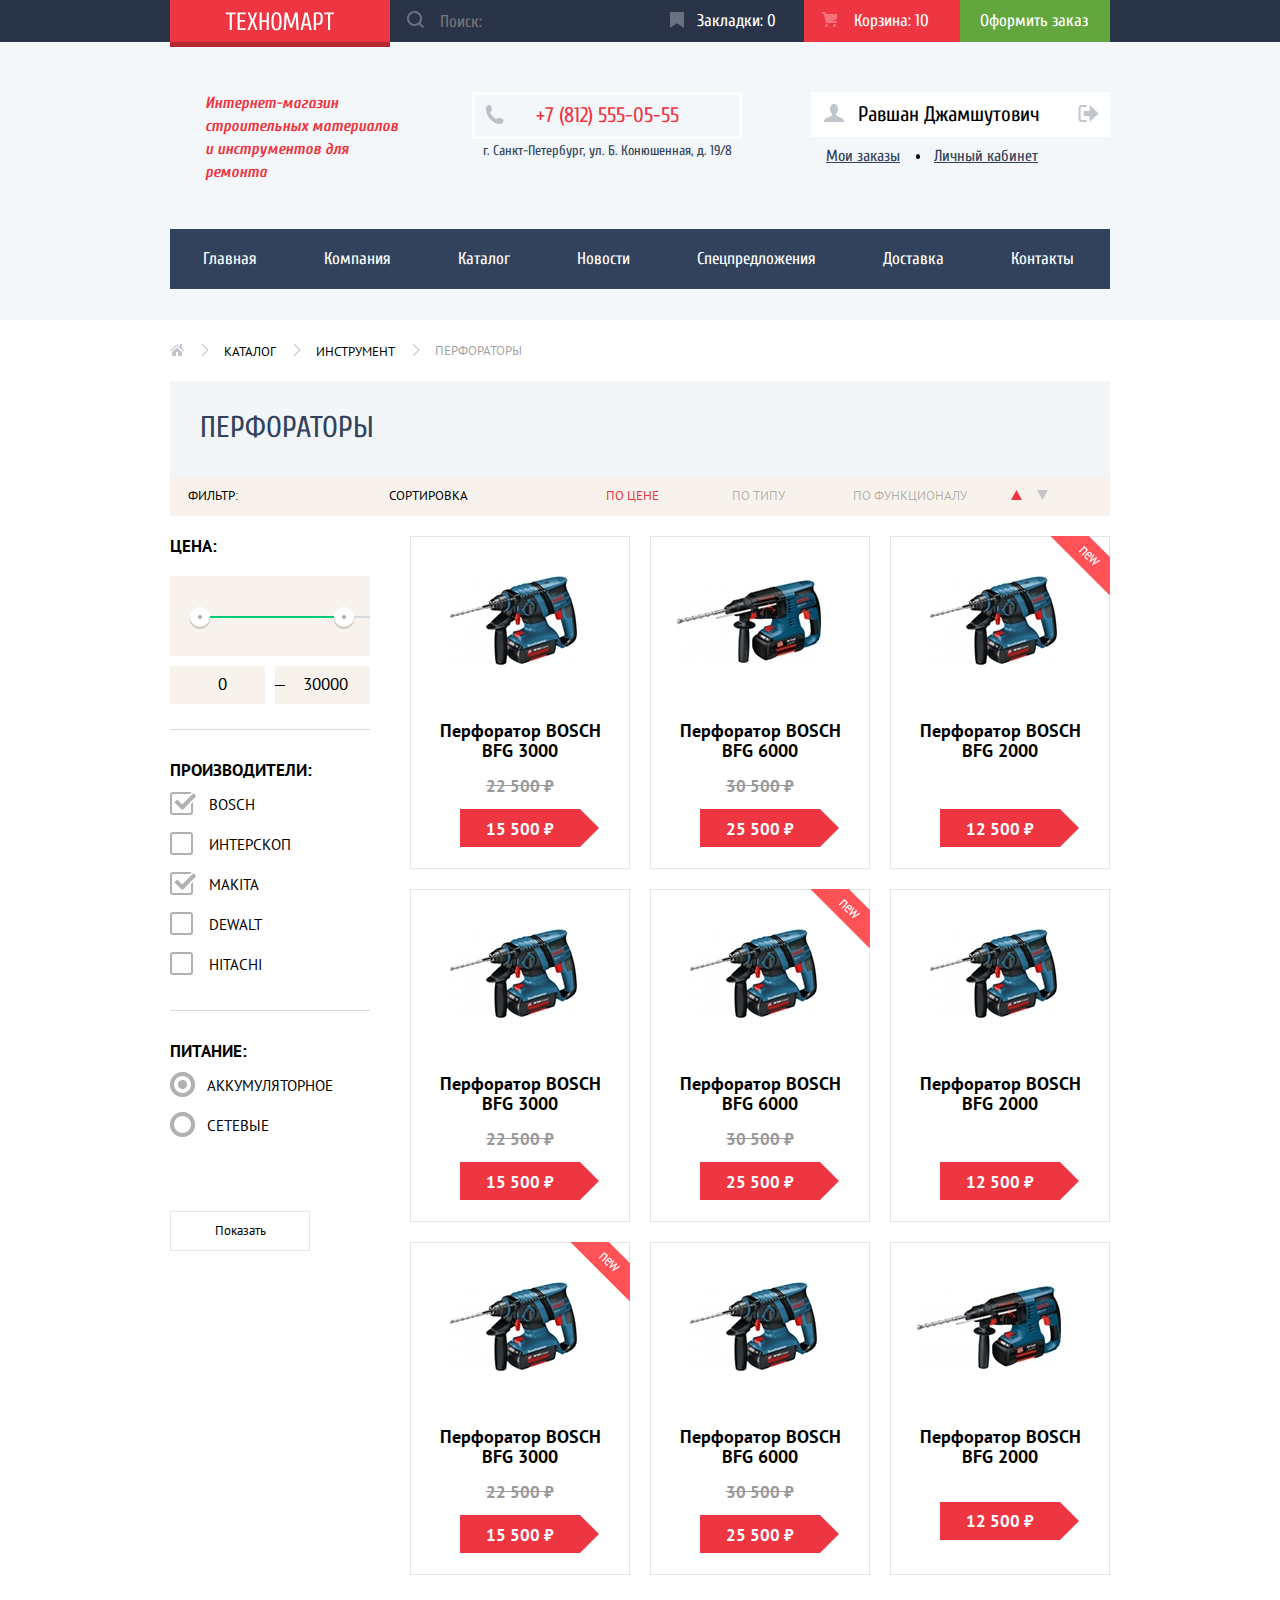
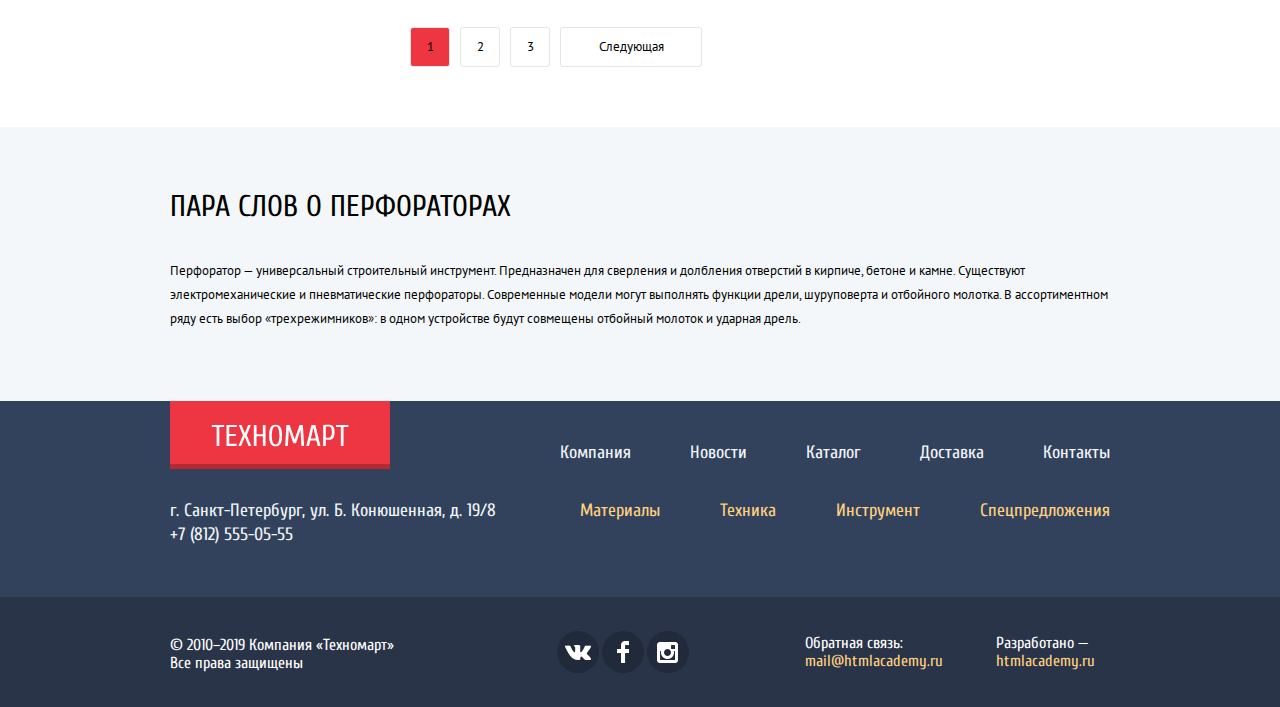
==== commit c441379f: "Коррекция стилей и подключение JS" ====
--- a/catalog.html
+++ b/catalog.html
@@ -18,7 +18,7 @@
                 <input type="search" id="search-link" placeholder="Поиск:" name="search-menu">
               </form>
               <a class="user-menu-link marks-link" href="#">Закладки: 0</a>
-              <a class="user-menu-link basket-link" href="#">Корзина: 0</a>
+              <a class="user-menu-link basket-link no-empty" href="#">Корзина: 10</a>
               <a class="user-menu-link order-link" href="#">Оформить заказ</a>
           </div>
         </div>
@@ -57,13 +57,13 @@
     </header>
   	<main class="catalog-content">
       <div class="container">
-    		<ul class="breadcrumbs">
-    			<li><a class="breadcrumb" href="index.html"><img src="img/icon-home.png" width="14" height="12"></a></li>
-    			<li><a class="breadcrumb" href="сatalog.html">Каталог</a></li>
-    			<li><a class="breadcrumb" href="instrument.html">Инструмент</a></li>
-    			<li class="breadcrumb current">Перфораторы</li>
-    		</ul>
-    	   <h2 class="catalog-title">Перфораторы</h2>
+		<ul class="breadcrumbs">
+			<li><a class="breadcrumb" href="index.html"><img src="img/icon-home.png" width="14" height="12"></a></li>
+			<li><a class="breadcrumb" href="сatalog.html">Каталог</a></li>
+			<li><a class="breadcrumb" href="instrument.html">Инструмент</a></li>
+			<li class="breadcrumb current">Перфораторы</li>
+		</ul>
+    	 <h2 class="catalog-title">Перфораторы</h2>
         <div class="catalog-columns">
       		<section class="catalog-filters">	
       			<form class="filters-form" action="#" method="get">
@@ -153,8 +153,8 @@
       				<a class="catalog-offers-current">По цене</a>
       				<a href="#">По типу</a>
       				<a href="#">По функционалу</a>
-      				<button class="button-filter-up" type="button"><svg xmlns="http://www.w3.org/2000/svg" width="11" height="10" viewBox="0 0 11 10"><path fill="#ee3643" d="M5.5 0L0 10h11z"/></svg></button>
-      				<button class="button-filter-down" type="button"><svg xmlns="http://www.w3.org/2000/svg" width="11" height="10" viewBox="0 0 11 10"><path fill="#c5c5c5" d="M5.5 10L0 0h11"/></svg></button>
+      				<button class="button-filter catalog-button-current up" type="button"><svg xmlns="http://www.w3.org/2000/svg" width="11" height="10" viewBox="0 0 11 10"><path fill="#c5c5c5" d="M5.5 0L0 10h11z"/></svg></button>
+      				<button class="button-filter down" type="button"><svg xmlns="http://www.w3.org/2000/svg" width="11" height="10" viewBox="0 0 11 10"><path fill="#c5c5c5" d="M5.5 10L0 0h11"/></svg></button>
       			</div>
             <div class="catalog-wrapper">
       			<ul class="inner-catalog-list">
@@ -340,7 +340,7 @@
       				</li>				
       			</ul>	
             </div>		
-    			   <h2 class="visually-hidden">Пагинация страниц</h2>
+    		<h2 class="visually-hidden">Пагинация страниц</h2>
 	            <ul class="pagination-list">
 	              <li class="pagination-current"><a href="#"><span>1</span></a></li>
 	              <li class="pagination-item"><a href="#"><span>2</span></a></li>
@@ -428,5 +428,36 @@
       <button type="button" class="modal-close">Закрыть</button>
     </div>
 
+    <script>
+      
+      var modalBuy = document.querySelectorAll(".button-buy");
+      var buyPopup = document.querySelector(".add-product");
+      var mapClose = buyPopup.querySelectorAll(".modal-close");
+
+      for (var i=0; i<modalBuy.length; i++) {
+      modalBuy[i].addEventListener("click", function (evt) {
+        evt.preventDefault();
+        buyPopup.classList.add("modal-show");
+        });
+      };
+
+      for (var n=0; n<mapClose.length; n++) {
+      mapClose[n].addEventListener("click", function (evt) {
+        evt.preventDefault();
+        buyPopup.classList.remove("modal-show");
+        });
+      };
+
+      window.addEventListener("keydown", function (evt) {
+        if (evt.keyCode === 27) {
+        evt.preventDefault();
+        if (buyPopup.classList.contains("modal-show")) {
+        buyPopup.classList.remove("modal-show");
+          }
+        }
+      });
+      
+    </script>
+
   </body>
 </html>
--- a/style.css
+++ b/style.css
@@ -198,6 +198,10 @@
 	background-image: url(img/icon-basket.png);
 	background-repeat: no-repeat;
 	opacity: 0.3;
+}
+
+.basket-link.no-empty {
+	background-color: #ee3643;
 }
 
 .header-user-menu a:nth-child(3):hover,
@@ -752,18 +756,18 @@
 
 .services {
 	width: 100%;	
-	margin-bottom: 80px;
 	background-color: rgb(244, 247, 249);
-}
-
-.services .services-title {
+	padding-top: 68px;
+}
+
+.container .services-title {
+	padding: 0;
 	color: rgb(0, 0, 0);
 	font-family: Cuprum;
 	font-size: 30px;
 	font-weight: 400;
 	line-height: 30px;
 	text-transform: uppercase;
-	padding-top: 63px;
 }
 
 .services p {
@@ -773,11 +777,11 @@
 	line-height: 24px;
 	font-size: 13px;
 	font-weight: 400;
-	padding-top: 10px;
 }
 
 
 .services-slider {
+	margin: 0;
 	margin-top: 65px;
 	position: relative;
 	display: flex;
@@ -884,6 +888,7 @@
 	line-height: 36px;
 	text-transform: uppercase;
 	margin: 0px;
+	padding-bottom: 10px;
 }
 
 .button-common.send-request {
@@ -914,10 +919,11 @@
 
 
 .delivery-types {
-	margin-bottom: 86px;
+	padding-top: 86px;
+	padding-bottom: 86px;
 	display: flex;
 	justify-content: space-between;
-	margin-top: 86px;
+	
 }
 
 .delivery-offer {
@@ -1011,7 +1017,10 @@
 
 .breadcrumbs {
 	list-style: none;
-	padding: 0;
+	margin: 0;
+	padding-left: 0;
+	padding-top: 20px;
+	padding-bottom: 20px;
 	display: flex;
 }
 
@@ -1039,11 +1048,7 @@
 
 .breadcrumbs a:hover {
 	text-decoration: underline;
-}
-
-.breadcrumb {
-	margin-right: 20px;
-}
+} 
 
 .breadcrumb.current {
 	margin: auto 0;
@@ -1063,6 +1068,7 @@
 	font-weight: 400;
 	line-height: 30px;
 	text-transform: uppercase;
+	margin: 0;
 	padding-top: 32px;
 	padding-left: 30px;
 	padding-bottom: 34px;
@@ -1071,7 +1077,7 @@
 .catalog-columns {
 	display: flex;
 	justify-content: space-between;
-	margin-bottom: 60px;
+	margin-bottom: 28px;
 }
 
 .catalog-filters {
@@ -1367,42 +1373,46 @@
 	background-color: transparent;
 }
 
-.button-filter-up {
+.button-filter {
 	cursor: pointer;
 }
 
-.button-filter-down:hover path{
+.button-filter:hover path{
 	fill: #000000;
 }
 
-.button-filter-down {
+.button-filter.catalog-button-current path{
+	fill: #ee3643;
+}
+
+.button-filter {
 	cursor: pointer;
 }
 
 
 /****/
 
+.catalog-offers {
+}
 
 .catalog-offers ul {
 	list-style: none;
+	margin: 0;
+	margin-bottom: 32px;
 	width: 700px;
 }
 
 .inner-catalog-list {
-	margin-bottom: 32px;
-	padding: 0px;
 	display: flex;
 	justify-content: space-between;
 	flex-wrap: wrap;
 }
 
 .catalog-item {
-	width: 220px;
-	padding: 0;
+	width: 218px;
 	margin-bottom: 20px;
 	border: 1px solid #e5e5e5;
 	background-color: rgb(255, 255, 255);
-
 	justify-content: center;
 	flex-wrap: wrap;
 	position: relative;	
@@ -1441,7 +1451,7 @@
 	position: absolute;
 	background-color: rgba(255, 255, 255, 1);
 	z-index: 10;
-	width: 220px;
+	width: 218px;
 	height: 170px;	
 	padding-top: 43px;
 	padding-left: 41px;
@@ -1584,13 +1594,13 @@
 }
 
 .pagination-list {
-	margin: 0px;
-	padding: 0px;
-	width: 300px;
+	width: 292px;
+	display: flex;
+	flex-wrap: wrap;
 }
 
 .pagination-list li {
-	display: inline-block;
+	margin-right: 10px;	
 }
 
 .pagination-list a {
@@ -1599,6 +1609,7 @@
 	height: 38px;
 	border: 1px solid #e5e5e5;
 	background-color: rgb(255, 255, 255);
+	border-radius: 3px;
 	color: rgb(0, 0, 0);
 	font-family: "PT Sans";
 	font-size: 13px;
@@ -1628,6 +1639,7 @@
 
 .catalog-item-about {
 	width: 100%;	
+	margin: 0;
 	background-color: rgb(244, 247, 249);
 	padding-top: 65px;
 	padding-bottom: 70px;
@@ -1861,12 +1873,62 @@
 
 /*Модальные окна*/
 
+@keyframes bounce {
+  0% {
+    transform: translateY(-2000px);
+  }
+
+  70% {
+    transform: translateY(30px);
+  }
+
+  90% {
+    transform: translateY(-10px);
+  }
+
+  100% {
+    transform: translateY(0);
+  }
+}
+
+@keyframes shake {
+  0%,
+  100% {
+    transform: translateX(0);
+  }
+
+  10%,
+  30%,
+  50%,
+  70%,
+  90% {
+    transform: translateX(-10px);
+  }
+
+  20%,
+  40%,
+  60%,
+  80% {
+    transform: translateX(10px);
+  }
+}
+
 .modal {
 	position: fixed;	
 	z-index: 20;
+	display: none;
 } 
 
-.modal.modal-feedback {
+.modal-show {
+	display: block;
+	animation: bounce 0.5s;
+}
+
+.modal-error {
+  animation: shake 0.6s;
+}
+
+.modal-feedback {
 	top: 150px;
 	left: 30%;
 	width: 620px;
@@ -1877,7 +1939,6 @@
 	padding-top: 50px;
 	box-sizing: border-box;
 
-	display: none;
 }
 
 .modal-wrapper {
@@ -1919,11 +1980,11 @@
 	margin-bottom: 20px;
 }
 
-.form-authorization input:hover {
+.form-authorization input[type="text"]:hover {
 	border: solid 2px #b5b5b5;
 }
 
-.form-authorization input:focus {
+.form-authorization input[type="text"]:focus {
 	border: solid 2px #ee3643;
 }
 
@@ -1939,6 +2000,9 @@
 	padding-left: 15px;
 	box-sizing: border-box;
 	margin-top: 10px;
+	padding-top: 10px;
+	padding-bottom: 10px;
+	box-sizing: border-box;
 }
 
 .form-for-comments textarea:hover {
@@ -1965,6 +2029,7 @@
 	display: inline-block;
 	width: 100%;
 	cursor: pointer;
+	border: none;
 }
 
 .modal-close {
@@ -2008,8 +2073,6 @@
 	width: 940px;
 	height: 447px;
 	box-shadow: 0 20px 40px rgba(0, 0, 0, 0.75);
-
-	display: none;
 }
 
 .modal-map p {
@@ -2027,8 +2090,6 @@
 	border-top: 7px solid #ee3643;
 	padding-top: 75px;
 	box-sizing: border-box;
-
-	display: none;
 }
 
 .modal.add-product b {
@@ -2093,6 +2154,10 @@
 }
 
 
+
+
+
+
 .visually-hidden:not(focus):not(active),
 input[type="checkbox"].visually-hidden,
 input[type="radio"].visually-hidden {
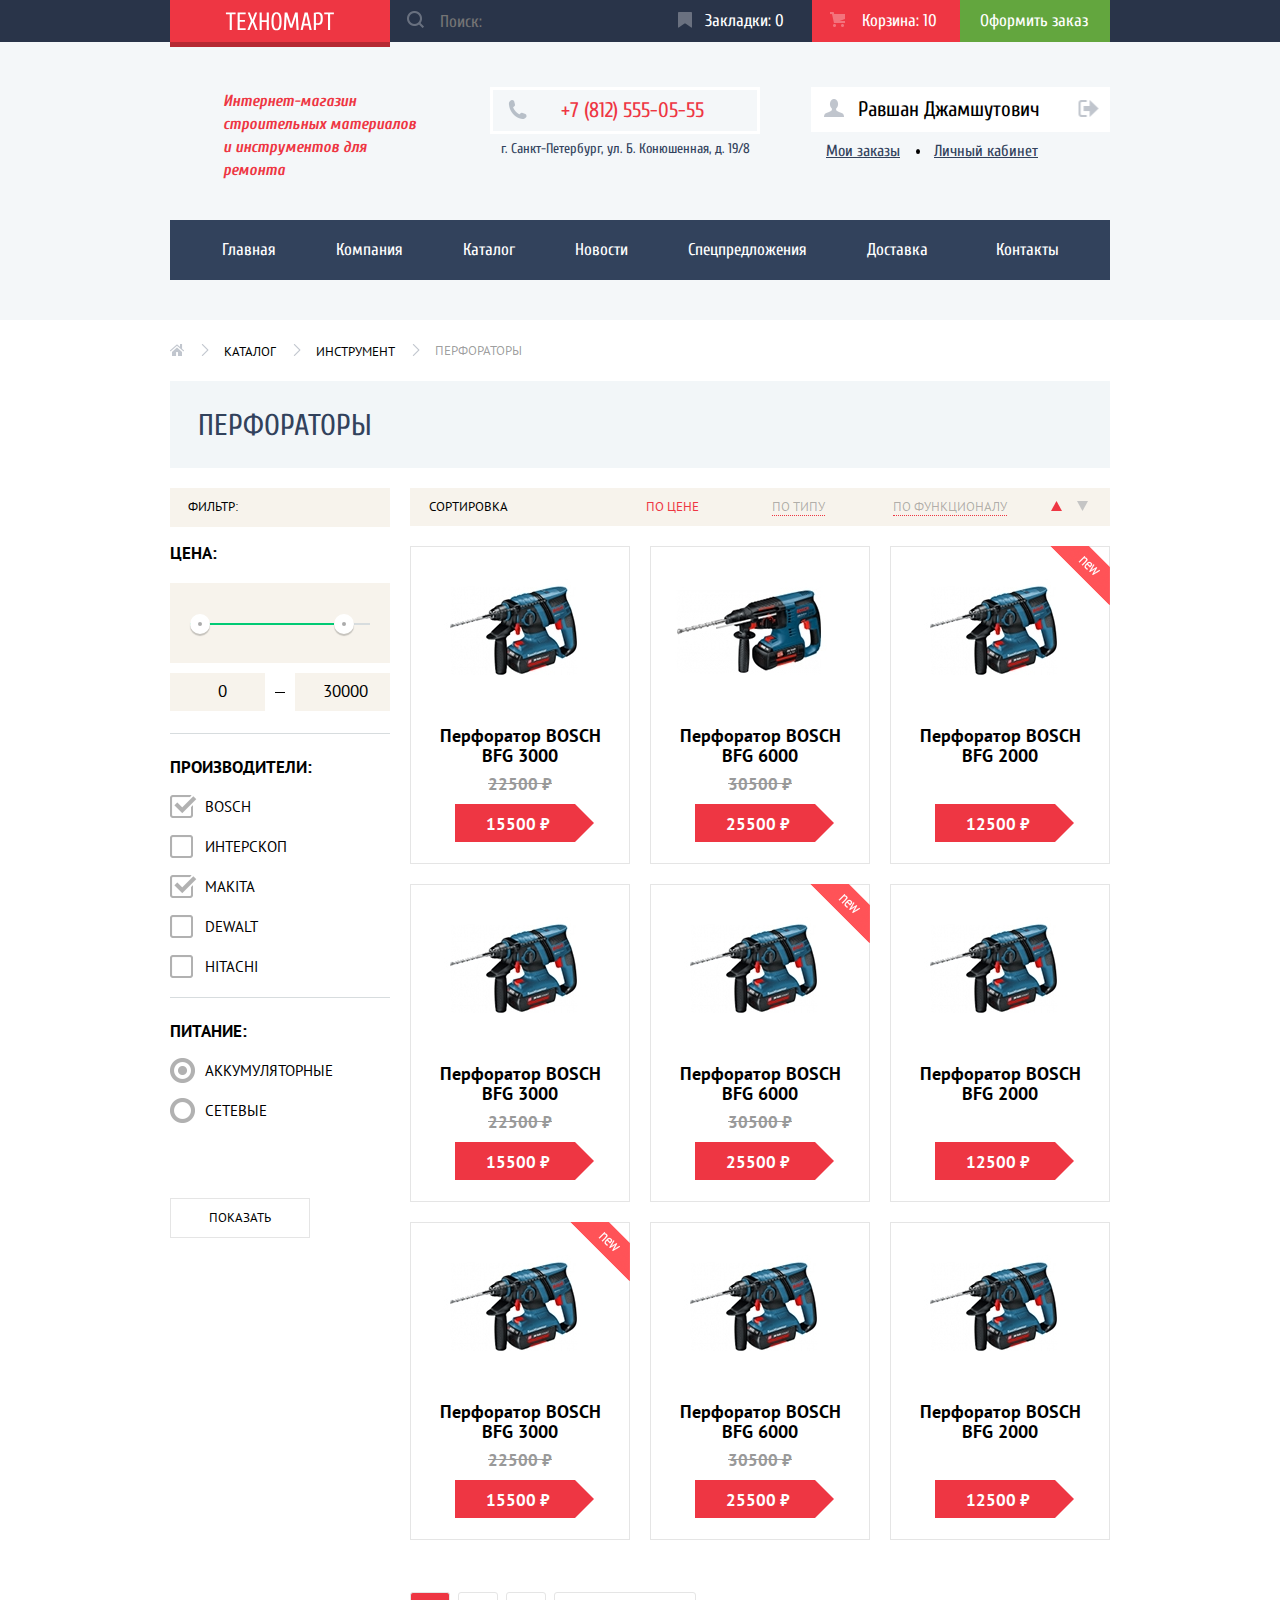
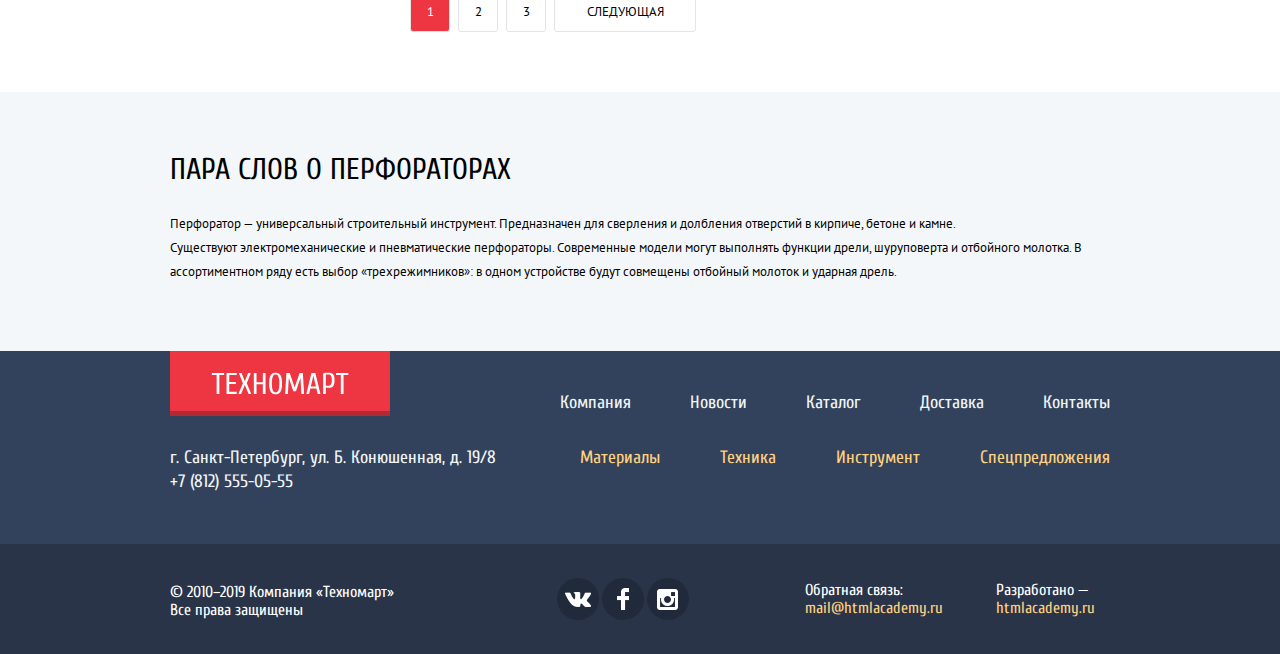
==== commit cee799eb: "Pre-defenceproject" ====
--- a/catalog.html
+++ b/catalog.html
@@ -5,8 +5,8 @@
     <title>Каталог интернет-магазина Техномарт</title>
     <link rel="stylesheet" type="text/css" href="https://fonts.googleapis.com/css?family=PT+Sans:400,700&display=swap&subset=cyrillic" rel="stylesheet">
     <link rel="stylesheet" type="text/css" href="https://fonts.googleapis.com/css?family=Cuprum:400,700&display=swap&subset=cyrillic" rel="stylesheet">
-    <link rel="stylesheet" type="text/css" href="normalize.css">
-    <link rel="stylesheet" type="text/css" href="style.css">
+    <link rel="stylesheet" type="text/css" href="css/normalize.css">
+    <link rel="stylesheet" type="text/css" href="css/style.css">
   </head>
   <body>
 <header class="inner-page main-header">
@@ -25,7 +25,7 @@
       </div>
       <div class="container">  
           <div class="header-wrapper">
-            <h1>Интернет-магазин строительных материалов и инструментов для ремонта</h1>
+            <h1>Интернет-магазин строительных материалов<br> и инструментов для ремонта</h1>
               <div class="header-contacts">
                 <a href="tel:+78125550555">+7 (812) 555-05-55</a>
                 <p>г. Санкт-Петербург, ул. Б. Конюшенная, д. 19/8</p>
@@ -83,66 +83,66 @@
 					     </div>
 					     <div class="between-filter-underline"></div>
       				</fieldset>
-		            <fieldset>
-		                <legend>Производители:</legend>
-		                  <ul>
-		                    <li class="brand-filter">
-		                    	<label>
-		                    		<input class="visually-hidden filter-input" type="checkbox" name="brand-filter" checked="checked">
-		                    		<span class="brand-filter-indicator"></span>
-		                    		<span class="brand-name">BOSCH</span>
-		                    	</label>
-		                    </li>
-		                    <li class="brand-filter">
-		                    	<label>
-		                    		<input class="visually-hidden filter-input" type="checkbox" name="brand-filter">
-		                    		<span class="brand-filter-indicator"></span>
-		                    		<span class="brand-name">ИНТЕРСКОП</span>
-		                    	</label>
-		                    </li>
-		                    <li class="brand-filter">
-		                    	<label>
-		                    		<input class="visually-hidden filter-input" type="checkbox" name="brand-filter" checked="checked">
-		                    		<span class="brand-filter-indicator"></span>
-		                    		<span class="brand-name">MAKITA</span>
-		                    	</label>
-		                    </li>
-		                    <li class="brand-filter">
-		                    	<label>
-		                    		<input class="visually-hidden filter-input" type="checkbox" name="brand-filter">
-		                    		<span class="brand-filter-indicator"></span>
-		                    		<span class="brand-name">DEWALT</span>
-		                    	</label>
-		                    </li>
-		                    <li class="brand-filter">
-		                    	<label>
-		                    		<input class="visually-hidden filter-input" type="checkbox" name="brand-filter">
-		                    		<span class="brand-filter-indicator"></span>
-		                    		<span class="brand-name">HITACHI</span>
-		                    	</label>
-		                    </li>
-		                </ul>
-		                <div class="between-filter-underline"></div>
-		            </fieldset>
-		            <fieldset>
-		                <legend>Питание:</legend>
-		                  <ul>
-		                    <li class="energy-filter">
-		                    	<label>
-		                    		<input class="visually-hidden filter-input" type="radio" name="energy-source-filter" checked="checked">
-		                    		<span class="energy-filter-indicator"></span>
-		                    		<span class="energy-type-name">АККУМУЛЯТОРНОЕ</span>
-		                    	</label>
-		                    </li>
-		                    <li class="energy-filter">
-		                    	<label>
-		                    		<input class="visually-hidden filter-input" type="radio" name="energy-source-filter">
-		                    		<span class="energy-filter-indicator"></span>
-		                    		<span class="energy-type-name">СЕТЕВЫЕ</span>
-		                    	</label>
-		                    </li>
-		                  </ul>
-		            </fieldset>
+	            <fieldset>
+	                <legend>Производители:</legend>
+	                  <ul>
+	                    <li class="brand-filter">
+	                    	<label>
+	                    		<input class="visually-hidden filter-input" type="checkbox" name="brand-filter" checked="checked">
+	                    		<span class="brand-filter-indicator"></span>
+	                    		<span class="brand-name">BOSCH</span>
+	                    	</label>
+	                    </li>
+	                    <li class="brand-filter">
+	                    	<label>
+	                    		<input class="visually-hidden filter-input" type="checkbox" name="brand-filter">
+	                    		<span class="brand-filter-indicator"></span>
+	                    		<span class="brand-name">ИНТЕРСКОП</span>
+	                    	</label>
+	                    </li>
+	                    <li class="brand-filter">
+	                    	<label>
+	                    		<input class="visually-hidden filter-input" type="checkbox" name="brand-filter" checked="checked">
+	                    		<span class="brand-filter-indicator"></span>
+	                    		<span class="brand-name">MAKITA</span>
+	                    	</label>
+	                    </li>
+	                    <li class="brand-filter">
+	                    	<label>
+	                    		<input class="visually-hidden filter-input" type="checkbox" name="brand-filter">
+	                    		<span class="brand-filter-indicator"></span>
+	                    		<span class="brand-name">DEWALT</span>
+	                    	</label>
+	                    </li>
+	                    <li class="brand-filter">
+	                    	<label>
+	                    		<input class="visually-hidden filter-input" type="checkbox" name="brand-filter">
+	                    		<span class="brand-filter-indicator"></span>
+	                    		<span class="brand-name">HITACHI</span>
+	                    	</label>
+	                    </li>
+	                </ul>
+	                <div class="between-filter-underline"></div>
+	            </fieldset>
+	            <fieldset>
+	                <legend>Питание:</legend>
+	                  <ul>
+	                    <li class="energy-filter">
+	                    	<label>
+	                    		<input class="visually-hidden filter-input" type="radio" name="energy-source-filter" checked="checked">
+	                    		<span class="energy-filter-indicator"></span>
+	                    		<span class="energy-type-name">АККУМУЛЯТОРНЫЕ</span>
+	                    	</label>
+	                    </li>
+	                    <li class="energy-filter">
+	                    	<label>
+	                    		<input class="visually-hidden filter-input" type="radio" name="energy-source-filter">
+	                    		<span class="energy-filter-indicator"></span>
+	                    		<span class="energy-type-name">СЕТЕВЫЕ</span>
+	                    	</label>
+	                    </li>
+	                  </ul>
+	            </fieldset>
       			</form>
             	<button type="button" class="button-filters-results">Показать</button>
       		</section>
@@ -174,8 +174,8 @@
   							</div>	
       					</h3>
       					<div class="catalog-item-price">
-      						<del class="previous-price">22 500 ₽</del>
-      						<p class="btn-price"><span>15 500 ₽</span></p>
+      						<del class="previous-price">22500 ₽</del>
+      						<p class="btn-price"><span>15500 ₽</span></p>
       					</div>
       				</li>
       				<li class="catalog-item">
@@ -194,8 +194,8 @@
   							</div>	
       					</h3>
       					<div class="catalog-item-price">
-      						<del class="previous-price">30 500 ₽</del>
-      						<p class="btn-price"><span>25 500 ₽</span></p>
+      						<del class="previous-price">30500 ₽</del>
+      						<p class="btn-price"><span>25500 ₽</span></p>
       					</div>
       				</li>
       				<li class="catalog-item">
@@ -215,7 +215,7 @@
       					</h3>
       					<div class="catalog-item-price">
   			                <del class="potential-previous-price"><br></del>
-      						<p class="btn-price" href="#"><span>12 500 ₽</span></p>
+      						<p class="btn-price" href="#"><span>12500 ₽</span></p>
       					</div>
       				</li>
       				<li class="catalog-item">
@@ -234,8 +234,8 @@
   							</div>	
       					</h3>
       					<div class="catalog-item-price">
-      						<del class="previous-price">22 500 ₽</del>
-      						<p class="btn-price"><span>15 500 ₽</span></p>
+      						<del class="previous-price">22500 ₽</del>
+      						<p class="btn-price"><span>15500 ₽</span></p>
       					</div>
       				</li>
       				<li class="catalog-item">
@@ -254,8 +254,8 @@
   							</div>	
       					</h3>
       					<div class="catalog-item-price">
-      						<del class="previous-price">30 500 ₽</del>
-      						<p class="btn-price"><span>25 500 ₽</span></p>
+      						<del class="previous-price">30500 ₽</del>
+      						<p class="btn-price"><span>25500 ₽</span></p>
       					</div>
       				</li>
       				<li class="catalog-item">
@@ -275,7 +275,7 @@
       					</h3>
       					<div class="catalog-item-price">
   			                <del class="potential-previous-price"><br></del>
-      						<p class="btn-price" href="#"><span>12 500 ₽</span></p>
+      						<p class="btn-price" href="#"><span>12500 ₽</span></p>
       					</div>
       				</li>
       				<li class="catalog-item">
@@ -294,8 +294,8 @@
   							</div>	
       					</h3>
       					<div class="catalog-item-price">
-      						<del class="previous-price">22 500 ₽</del>
-      						<p class="btn-price"><span>15 500 ₽</span></p>
+      						<del class="previous-price">22500 ₽</del>
+      						<p class="btn-price"><span>15500 ₽</span></p>
       					</div>
       				</li>
       				<li class="catalog-item">
@@ -314,30 +314,30 @@
   							</div>	
       					</h3>
       					<div class="catalog-item-price">
-      						<del class="previous-price">30 500 ₽</del>
-      						<p class="btn-price"><span>25 500 ₽</span></p>
-      					</div>
-      				</li>
-      				<li class="catalog-item">
-      					<div class="visually-hidden flag flag-new">Новинка</div>
-      					<div class="catalog-item-buttons">
-      						<a class="button-common button-buy" href="#">Купить</a>
-      						<a class="button-common button-marks" href="#">В закладки</a>
-      					</div>
-      					<div class="catalog-item-image">
-      							<img src="img/Perforator-2.jpg" width="218" height="170" alt="Перфоратор BOSCH BFG 6000">
-      					</div>
-      					<h3>
-  							<div class="catalog-item-name">
-  								<span class="catalog-item-brand">Перфоратор BOSCH</span><br>
-  								<span class="catalog-item-type">BFG 2000</span>
-  							</div>	
-      					</h3>
-      					<div class="catalog-item-price">
-  			                <del class="potential-previous-price"><br></del>
-      						<span class="button-common btn-price" href="#">12 500 ₽</span>
-      					</div>
-      				</li>				
+      						<del class="previous-price">30500 ₽</del>
+      						<p class="btn-price"><span>25500 ₽</span></p>
+      					</div>
+      				</li>
+              <li class="catalog-item">
+                <div class="visually-hidden flag flag-new">Новинка</div>
+                <div class="catalog-item-buttons">
+                  <a class="button-common button-buy" href="#">Купить</a>
+                  <a class="button-common button-marks" href="#">В закладки</a>
+                </div>
+                <div class="catalog-item-image">
+                    <img src="img/Perforator-1.jpg" width="218" height="170" alt="Перфоратор BOSCH BFG 2000">
+                </div>
+                <h3>
+                <div class="catalog-item-name">
+                  <span class="catalog-item-brand">Перфоратор BOSCH</span><br>
+                  <span class="catalog-item-type">BFG 2000</span>
+                </div>  
+                </h3>
+                <div class="catalog-item-price">
+                        <del class="potential-previous-price"><br></del>
+                  <p class="btn-price" href="#"><span>12500 ₽</span></p>
+                </div>
+              </li>
       			</ul>	
             </div>		
     		<h2 class="visually-hidden">Пагинация страниц</h2>
@@ -353,7 +353,7 @@
     <section class="catalog-item-about">
         <div class="container">
         <b>Пара слов о перфораторах</b>
-        <p>Перфоратор — универсальный строительный инструмент. Предназначен для сверления и долбления отверстий в кирпиче, бетоне и камне. Существуют электромеханические и пневматические перфораторы. Современные модели могут выполнять функции дрели, шуруповерта и отбойного молотка. В ассортиментном ряду есть выбор «трехрежимников»: в одном устройстве будут совмещены отбойный молоток и ударная дрель.</p>
+        <p>Перфоратор — универсальный строительный инструмент. Предназначен для сверления и долбления отверстий в кирпиче, бетоне и камне.<br>Существуют электромеханические и пневматические перфораторы. Современные модели могут выполнять функции дрели, шуруповерта и отбойного молотка. В ассортиментном ряду есть выбор «трехрежимников»: в одном устройстве будут совмещены отбойный молоток и ударная дрель.</p>
         </div>
      </section>
   	</main>  
--- a/css/style.css
+++ b/css/style.css
@@ -0,0 +1,2351 @@
+
+html,
+body {
+	margin: 0;
+	font-family: "PT Sans", "Arial", sans-serif;
+	font-size: 18px;
+	line-height: 20px; 
+	font-weight: 700;
+	background-color: rgb(255, 255, 255);
+}
+
+
+/*
+input:focus,
+a:focus,
+button:focus {
+  outline: 2px solid #ff9900;
+  outline-style: dotted;
+  outline-offset: -5px;
+}
+*/
+
+
+a {
+	text-decoration: none;
+}
+
+.main-header {
+	color: rgb(255, 255, 255);
+	font-family: "Cuprum", "Arial", sans-serif;
+	font-size: 17px;
+	font-weight: 400;
+	line-height: 18px;
+	background-color: rgb(244, 247, 249);
+	min-height: 320px;
+}
+
+.button-common {
+	background-color: #ee3643;
+	text-align: center;
+	padding-top: 10px;
+	padding-bottom: 10px;
+	color: #ffffff;
+	font-family: "Cuprum", "Arial", sans-serif;
+	font-size: 14px;
+	font-weight: 400;
+	line-height: 18px;
+	text-transform: uppercase;
+}
+
+.button-common.popular {
+	display: inline-block;
+	vertical-align: top;
+	min-width: 253px;
+}
+
+.button-common:hover,
+.button-common:focus {
+	background-color: #ca2c37;
+}
+
+.button-common:active {
+	background-color: #ba2732;
+}
+
+.main-header h1 {
+	color: #ee3643;
+	font-size: 16px;
+	font-style: italic;
+	line-height: 23px;
+	margin-top: 3px;
+	margin-bottom: 0px;
+	padding: 0px;
+	width: 196px;
+}
+
+.menu-wrapper {
+	width: 100%;
+	background-color: rgb(41, 52, 73);
+}
+
+.container {
+	width: 940px;
+	margin: 0px auto;
+	padding-left: 10px;
+	padding-right: 10px;
+}
+
+.header-user-menu {
+	background-color: rgb(41, 52, 73);
+	margin-bottom: 45px;
+	display: flex;
+}
+
+.header-user-menu a {
+	color: rgb(255, 255, 255);
+	font-family: "Cuprum", "Arial", sans-serif;
+	font-size: 17px;
+	font-weight: 400;
+	line-height: 18px;
+	padding-top: 12px;
+	padding-bottom: 12px;
+	margin: 0;
+}
+
+.user-menu-logo {
+	width: 220px;
+	box-shadow: inset 0 -5px 0 rgba(0, 0, 0, 0.24);
+	background-color: #ee3643;
+	position: absolute;
+	z-index: 10;
+}
+
+.user-menu-logo:hover,
+.user-menu-logo:focus {
+	box-shadow: inset 0px -5px 0 0 rgba(0, 0, 0, 0.24);
+  	background-color: #ca2c37;
+}
+
+.user-menu-logo:active {
+	 box-shadow: inset 0px -5px 0 0 rgba(0, 0, 0, 0.24);
+	 background-color: #ba2732;
+}
+
+.header-user-menu form {
+	position: relative;
+	margin-left: 220px;
+	flex-grow: 1;
+}
+
+.header-user-menu input {
+	position: relative;
+	margin: 0;
+	padding: 0;
+	box-sizing: border-box;
+	width: 100%;
+	height: 100%;
+	background-color: rgb(41, 52, 73);
+	border: none;
+	color: #ffffff;
+	font-family: "Cuprum", "Arial", sans-serif;
+	font-size: 17px;
+	font-weight: 400;
+	line-height: 18px;
+	padding-left: 50px;
+	background-image: url(../img/icon-search-passive.png);
+	background-repeat: no-repeat;
+	background-position: 17px 11px;
+}
+
+.header-user-menu input::before,
+.header-user-menu input::after {
+	content: "",
+	visibility: hidden;
+}
+
+.header-user-menu input::before {
+	background-image: url(../img/icon-search-hover.png);
+}
+
+.header-user-menu input::after {
+	background-image: url(../img/icon-search-active.png);
+}
+
+.header-user-menu input:hover {
+	background-color: #212a3a;
+	background-image: url(../img/icon-search-hover.png);
+}
+
+.header-user-menu input:focus {
+	background-color: rgb(255, 255, 255);
+	color: rgb(0, 0, 0);
+	background-image: url(../img/icon-search-active.png);
+}
+
+.header-user-menu a:nth-child(3) {
+	margin-left: auto;
+	padding-left: 54px;
+	padding-right: 28px;
+	position: relative;
+}
+
+.header-user-menu a:nth-child(4) {
+	padding-left: 50px;
+	padding-right: 31px;
+	position: relative;
+}
+
+.header-user-menu a:last-child {
+	background-color: #63a63e;
+	padding-left: 20px;
+	padding-right: 22px;
+}
+
+.marks-link::before {
+	content: "";
+	position: absolute;
+	left: 27px;
+	top: 12px;
+	width: 14px;
+	height: 16px;
+	background-image: url(../img/icon-mark.png);
+	background-repeat: no-repeat;
+	opacity: 0.3;
+}
+
+.basket-link::before {
+	content: "";
+	position: absolute;
+	left: 18px;
+	top: 12px;
+	width: 15px;
+	height: 15px;
+	background-image: url(../img/icon-basket.png);
+	background-repeat: no-repeat;
+	opacity: 0.3;
+}
+
+.basket-link.no-empty {
+	background-color: #ee3643;
+}
+
+.header-user-menu a:nth-child(3):hover,
+.header-user-menu a:nth-child(3):focus,
+.header-user-menu a:nth-child(4):hover,
+.header-user-menu a:nth-child(4):focus  {
+	background-color: #212a3a;
+}
+
+.header-user-menu a:nth-child(3):hover::before,
+.header-user-menu a:nth-child(3):focus::before,
+.header-user-menu a:nth-child(4):hover::before,
+.header-user-menu a:nth-child(4):focus::before {
+	opacity: 1;
+}
+
+.header-user-menu a:nth-child(3):active,
+.header-user-menu a:nth-child(4):active {
+	background-color: #161d29;
+	opacity: 0.6;
+}
+
+.header-user-menu a:nth-child(3):active::before,
+.header-user-menu a:nth-child(4):active::before {
+	background-color: #161d29;
+	opacity: 0.5;
+}
+
+.header-user-menu a:last-child:hover,
+.header-user-menu a:last-child:focus {
+	background-color: #5fbb2d;
+} 
+
+.header-user-menu a:last-child:active {
+	background-color: #518534;
+	opacity: 0.5;
+}
+
+
+.header-wrapper {
+	display: flex;
+	justify-content: flex-end;
+	margin-bottom: 38px;
+}
+
+.header-contacts {
+	width: 270px;
+	text-align: center;
+	margin-left: 71px;
+}
+
+.header-contacts a {
+	display: block;
+	padding-top: 10px;
+	padding-bottom: 10px;
+	padding-left: 15px;
+	color: #ee3643;
+	font-family: "Cuprum", "Arial", sans-serif;
+	font-size: 21px;
+	font-weight: 400;
+	line-height: 21px;
+	border: 3px solid rgb(255, 255, 255);
+	margin: 0px;
+	position: relative;
+}
+
+.header-contacts a::before {
+	content: "";
+	display: block;
+	position: absolute;
+	width: 19px;
+	height: 19px;
+	background-image: url(../img/icon-phone.png);
+	background-repeat: no-repeat;
+}
+
+.header-contacts p {
+	color: #32425c;
+	font-family: "Cuprum", "Arial", sans-serif;
+	font-size: 14px;
+	font-weight: 400;
+	line-height: 24px;
+	margin: 0;
+	padding: 0;
+	padding-top: 3px;
+}
+
+.local-user-navigation {
+	margin: 0;
+	padding: 0;
+	align-self: flex-start;
+	min-width: 281px;
+	display: flex;
+	justify-content: space-between;
+	margin-left: 69px;
+}
+
+.user-navigation-button {
+	color: #000000;
+	font-family: "Cuprum", "Arial", sans-serif;
+	font-size: 21px;
+	font-weight: 400;
+	line-height: 21px;
+	padding-top: 12px;
+	padding-bottom: 12px;
+	background-color: rgb(255, 255, 255);
+}
+
+.button-login {
+	padding-left: 48px;
+	padding-right: 27px;
+	position: relative;
+}
+
+.button-login::before {
+	content: "";
+	position: absolute;
+	left: 14px;
+	top: 14px;
+	background-image: url(../img/icon-login.svg);
+	width: 20px;
+	height: 17px;
+	background-repeat: no-repeat;
+	opacity: 0.3;
+}
+
+.button-register {
+	padding-left: 25px;
+	padding-right: 25px;
+}
+
+.user-navigation-button:hover,
+.user-navigation-button:focus {
+	color: #ee3643;
+}
+
+.button-login:hover::before,
+.button-login:focus::before  {
+	opacity: 1;
+}
+
+.user-navigation-button:active {
+	opacity: 0.3;
+	color: rgba(0, 0, 0, 0.3);
+}
+
+/*Меню хедера для каталога*/
+
+.inner-page .header-user-menu a:nth-child(4) {
+	padding-right: 23px;
+}
+
+.inner-page.local-user-navigation {
+	width: 299px;
+	margin-left: 51px;
+	display: flex;
+	flex-direction: column;
+}
+
+.user-menu {
+	background-color: rgb(255, 255, 255);
+	padding-top: 12px;
+	padding-bottom: 12px;
+	color: #000000;
+	font-family: "Cuprum", "Arial", sans-serif; 
+	font-size: 21px;
+	font-weight: 400;
+	line-height: 21px;
+	position: relative;
+	margin-bottom: 10px;
+}
+
+.user-menu a {
+	color: #000000;
+	font-family: "Cuprum", "Arial", sans-serif; 
+	font-size: 21px;
+	font-weight: 400;
+	line-height: 21px;
+	box-sizing: border-box;
+}
+
+.user-menu-logged {
+
+	padding-left: 47px;
+	position: relative;
+}
+
+.user-menu-logged::before {
+	content: "";
+	position: absolute;
+	left: 13px;
+	width: 20px;
+	height: 18px;
+	background-image: url(../img/icon-user.svg);
+	background-repeat: no-repeat;
+	opacity: 0.3;
+}
+
+.user-menu-logged:hover::before,
+.user-menu-logged:focus::before {
+	opacity: 1;
+}
+
+.user-menu-logged:active,
+.user-menu-logged:active::before {
+	opacity: 0.3;
+}
+
+.user-menu-logout {
+	position: absolute;
+	top: 13px;
+	right: 11px;
+	opacity: 0.3;
+}
+
+.user-menu-logout:hover,
+.user-menu-logout:focus  {
+	opacity: 1;
+}
+
+.user-menu-logout:active {
+	opacity: 0.3;
+}
+
+.personal-data a {
+	color: #32425c;
+	font-family: "Cuprum", "Arial", sans-serif; 
+	font-size: 16px;
+	font-weight: 400;
+	line-height: 18px;
+	text-decoration: underline;
+	padding-left: 15px;
+	padding-right: 15px;
+	position: relative;
+}
+
+.personal-data a:hover,
+.personal-data a:focus {
+	color: #ee3643;
+}
+
+.personal-data a:active {
+	color: #000000;
+	opacity: 0.3;
+}
+
+.my-orders::after {
+	content: "";
+	position: absolute;
+	top: 7px;
+	left: 105px;
+	width: 4px;
+	height: 5px;
+	background-color: rgb(0, 0, 0);
+	border-radius: 50%;
+}
+
+/*******/
+
+
+.main-header-navigation {
+	background-color: rgb(50, 66, 92);
+}
+
+.main-header-navigation ul {
+	list-style: none;
+	margin: 0;
+	padding: 0;
+	padding-left: 22px;
+	display: flex;
+	flex-wrap: wrap;
+}
+
+.main-header-navigation a {
+	color: rgb(255, 255, 255);
+	font-family: "Cuprum", "Arial", sans-serif;
+	font-size: 17px;
+	font-weight: 400;
+	line-height: 17px;
+	display: block;
+	padding-top: 21px;
+	padding-bottom: 22px;
+	padding-left: 30px;
+	padding-right: 30px;
+}
+
+.main-header-navigation li:hover,
+.main-header-navigation li:focus {
+	background-color: rgb(41, 52, 73);
+}
+
+.main-header-navigation li:last-child {
+	padding-left: 8px;
+}
+
+
+.main-header-navigation li:active {
+	background-color: rgb(29, 39, 57);
+	opacity: 0.5;
+}
+
+
+/* PROMO */
+
+.promo ul {
+	list-style: none;
+	padding: 0;
+	margin-top: 59px;
+	margin-bottom: 50px;
+	display: flex;
+	flex-wrap: wrap;
+	justify-content: space-between;
+}
+
+.promo-list-item {
+	width: 300px;
+	height: 123px;
+	margin-bottom: 20px;
+	padding-left: 22px;
+	padding-top: 20px;
+	padding-bottom: 22px;
+	padding-right: 10px;
+	box-sizing: border-box;
+	color: #ffffff;
+	font-family: "Cuprum", "Arial", sans-serif;
+	font-size: 24px;
+	font-weight: 700;
+	line-height: 30px;
+	position: relative;
+}
+
+.promo-list-item:first-child {
+	background-color: rgb(255, 191, 71);
+	background-image: url(../img/materials.png);
+	background-repeat: no-repeat;
+}
+
+.promo-list-item:nth-child(2) {
+	background-color: rgb(59, 188, 227);
+	background-image: url(../img/instruments.png);
+	background-repeat: no-repeat;
+}
+
+.promo-list-item:nth-child(3) {
+	background-color: rgb(220, 145, 216);
+	background-image: url(../img/technics.png);
+	background-repeat: no-repeat;
+}
+
+.promo-list-item:nth-child(5) {
+	background-color: rgb(142, 215, 143);
+	background-image: url(../img/discounts.png);
+	background-repeat: no-repeat;
+}
+
+.button-common.promo-list-button {
+	display: inline-block;
+	vertical-align: top;
+	min-width: 135px;
+	background-color: rgba(0, 0, 0, 0.1);
+	position: absolute;
+	bottom: 20px;
+	left: 22px;	
+}
+
+.button-common.promo-list-button:hover,
+.button-common.promo-list-button:focus {
+	background-color: #000000;
+	opacity: 0.2;
+}
+
+.button-common.promo-list-button:active {
+	background-color: #000000;
+	opacity: 0.3;
+}
+
+.promo-list-item.free-delivery {
+	position: relative;
+	top: 93px;
+	left: -22px;
+	background-color: #ffc047;
+	background-color: rgb(255, 191, 71);
+	background-image: url(../img/delivery.png); 
+	background-repeat: no-repeat;
+}
+
+
+/*Стили для промо-слайдера*/
+.promo-list-slider {
+	position: relative;
+	width: 620px;
+	height: 266px;
+}
+
+.slider input {
+	position: absolute;
+	display: none;
+}
+
+.slider-item:first-child {
+	float: left;
+	width: 620px;
+	height: 266px;
+	background-color: rgb(184, 178, 169);
+	background-image: url(../img/slider-drills.jpg);
+	background-repeat: no-repeat;
+	padding-left: 24px;
+	padding-top: 23px;
+	box-sizing: border-box;
+}
+
+.slider-item:last-child {
+	float: left;
+	width: 620px;
+	height: 266px;
+	background-image: url(../img/slider-perforators.jpg);
+	background-repeat: no-repeat;
+	padding-left: 24px;
+	padding-top: 27px;
+	box-sizing: border-box;
+	position: absolute;
+	display: none;
+	
+}
+
+.slider-item-title b {
+	display: block;
+	color: #ffffff;
+	font-family: "Cuprum", "Arial", sans-serif;
+	font-size: 36px;
+	font-weight: 700;
+	line-height: 36px;
+	text-transform: uppercase;
+}
+
+.slider-item-title span {
+	color: #ffffff;
+	font-family: "Cuprum", "Arial", sans-serif;
+	font-size: 18px;
+	font-weight: 400;
+	line-height: 24px;
+}
+
+.button-common.slider-button {
+	display: inline-block;
+	vertical-align: top;
+	min-width: 195px;
+	position: absolute;
+	bottom: 22px;	
+}
+
+.slider-controls label:first-child {
+	position: absolute;
+	top: 114px;
+	left: 25px;
+	width: 22px;
+	height: 40px;
+	background-image: url(../img/slider-previous.svg);
+	background-repeat: no-repeat;
+	cursor: pointer;	
+	z-index: 10;
+}
+
+.slider-controls label:last-child {
+	position: absolute;
+	top: 114px;
+	right: 20px;
+	width: 22px;
+	height: 40px;
+	background-image: url(../img/slider-next.svg);
+	background-repeat: no-repeat;
+	cursor: pointer;	
+	z-index: 10;
+}
+
+.slider .slider-indicator  {
+	width: 29px;
+	height: 10px;
+	position: absolute;
+	left: 295px;
+	bottom: 37px;	
+	display: flex;
+	justify-content: space-between;
+	z-index: 12;
+}
+
+.slider-indicator span {
+	width: 11px;
+	height: 11px;
+	background-color: rgb(255, 255, 255);
+	border-radius: 50%;
+	position: relative;
+}
+
+.slider-indicator-active::before {
+	content: "";
+	position: absolute;
+	top: 25%;
+	left: 25%;
+	width: 5px;
+	height: 5px;
+	border-radius: 50%;
+	background-color: #ee3643;
+}
+
+#slider-next:checked ~ .slider-inner .slider-item:last-child {
+	display: block;
+}
+
+
+/**/
+
+.catalog-list {
+	width: 940px;
+	display: flex;
+	justify-content: space-between;
+	list-style: none;
+	padding: 0;
+}
+
+.popular-title {
+	background-color: #f9f5f0;
+	width: 940px;
+	margin: 0 auto;
+	margin-bottom: 20px;
+	padding-left: 30px;
+	padding-right: 24px;
+	padding-top: 25px;
+	padding-bottom: 26px;
+	box-sizing: border-box;
+	display: flex;
+	justify-content: space-between;
+	align-items: center;
+}
+
+.popular-title h2 {
+	margin: 0;
+	color: #32425c;
+	font-family: "Cuprum", "Arial", sans-serif;
+	font-size: 30px;
+	font-weight: 400;
+	line-height: 30px;
+	text-transform: uppercase;
+}
+
+.popular-catalog-list {
+	display: flex;
+	flex-wrap: wrap;
+	justify-content: space-between;
+	padding: 0;
+}
+
+.popular.catalog-item {
+	margin: 0;
+}
+
+/*Популярные производители*/
+
+
+.popular-companies {
+	margin-bottom: 65px;	
+}
+
+.pop-companies-list {
+	list-style: none;
+	margin: 0;
+	padding: 0;
+	display: flex;
+	flex-wrap: wrap;
+	justify-content: space-between;
+}
+
+.pop-companies-list li {
+	width: 220px;
+	height: 145px;
+	margin-bottom: 20px;
+	padding: 0;
+	box-sizing: border-box;
+}
+
+.pop-companies-list li:hover,
+.pop-companies-list li:focus {
+	box-shadow: 0px 10px 25px 0 rgba(41, 52, 73, 0.5);
+}
+
+.pop-companies-list li:active {
+	box-shadow: 0px 4px 10px 0 rgba(41, 52, 73, 0.5);
+	opacity: 0.3;
+}
+
+
+/*Сервисы*/
+
+.services {
+	width: 100%;	
+	background-color: rgb(244, 247, 249);
+	padding-top: 65px;
+}
+
+.container .services-title {
+	padding: 0;
+	margin: 0;
+	margin-bottom: 25px;
+	color: rgb(0, 0, 0);
+	font-family: "Cuprum", "Arial", sans-serif;
+	font-size: 30px;
+	font-weight: 400;
+	line-height: 30px;
+	text-transform: uppercase;
+
+}
+
+.services p {
+	width: 398px;
+	font-family: "PT Sans", "Arial", sans-serif;
+	font-weight: 400;
+	line-height: 24px;
+	font-size: 13px;
+	font-weight: 400;
+}
+
+
+.services-slider {
+	margin: 0;
+	margin-top: 70px;
+	position: relative;
+	display: flex;
+}
+
+.services-controls {
+	padding: 0;
+	margin: 0;
+	display: flex;
+	flex-wrap: wrap;
+	flex-direction: column;
+}
+
+.services-controls::after {
+	content: "";
+	background-image: url(../img/menu-attribute.png);
+	background-repeat: no-repeat;
+	position: absolute;
+	width: 10px;
+	height: 279px;
+	left: 230px;
+	top: -48px;
+}
+
+.services-slider input {
+	position: absolute;
+	display: none;
+}
+
+.services-controls label {
+	width: 240px;
+	box-sizing: border-box;
+	margin: 0;
+	background-color: #32425c;
+	box-shadow: 0 1px 0 #293449, inset 0 1px 0 #405069;
+	color: #ffffff;
+	font-family: "Cuprum", "Arial", sans-serif;
+	font-size: 21px;
+	font-weight: 700;
+	line-height: 30px;
+	padding-top: 15px;
+	padding-bottom: 15px;
+	padding-left: 22px;
+	cursor: pointer;
+}
+
+#radio-delivery:checked ~ .services-controls label[for="radio-delivery"],
+#radio-guarantee:checked ~ .services-controls label[for="radio-guarantee"],
+#radio-credit:checked ~ .services-controls label[for="radio-credit"] {
+	box-shadow: 0 1px 0 #ffffff, inset 0 1px 0 #ffffff;
+	background-color: #ffffff;
+	color: #32425c;
+	font-family: "Cuprum", "Arial", sans-serif;
+	font-size: 21px;
+	font-weight: 700;
+	line-height: 30px;
+}
+
+.services-inner {	
+	height: 280px;
+}
+
+.services-inner ul {
+	list-style: none;
+	margin: 0;
+	padding: 0;	
+	margin-left: 80px;
+}
+
+.services-inner-slider li {
+	width: 619px;
+	height: 280px;
+	margin: 0;
+	padding: 0;
+	position: absolute;
+	background-color: rgb(243, 247, 248);
+}
+
+.services-inner-slider li:first-child {
+	background-image: url(../img/delivery-service.png);
+	background-repeat: no-repeat;
+	background-position: 100% 100%;	
+}
+
+.services-inner-slider li:nth-child(2) {
+	background-image: url(../img/guarantee-service.png);
+	background-repeat: no-repeat;
+	background-position: 100% 100%;	
+	display: none;
+}
+
+.services-inner-slider li:nth-child(3) {
+	background-image: url(../img/credit-service.png);
+	background-repeat: no-repeat;
+	background-position: 100% 100%;	
+	display: none;
+}
+
+.services-slide h3 {
+	color: #32425c;
+	font-family: "Cuprum", "Arial", sans-serif;
+	font-size: 36px;
+	font-weight: 400;
+	line-height: 36px;
+	text-transform: uppercase;
+	margin: 0px;
+	padding-bottom: 10px;
+}
+
+.button-common.send-request {
+	display: inline-block;
+	vertical-align: top;
+	background-color: #ff5357;
+	min-width: 195px;
+	margin-top: 12px;
+}
+
+.button-common.send-request:hover,
+.button-common.send-request:focus {
+	background-color: #ca2c37;
+}
+
+.button-common.send-request:active {
+	background-color: #ba2732;
+}
+
+#radio-guarantee:checked ~ .services-inner .services-slide:nth-child(2) {
+	display: block;
+}
+
+#radio-credit:checked ~ .services-inner .services-slide:nth-child(3) {
+	display: block;
+}
+
+
+/*Способы доставки (ТК и самовывоз)*/
+
+
+.delivery-types {
+	padding-top: 80px;
+	padding-bottom: 86px;
+	display: flex;
+	justify-content: space-between;
+	
+}
+
+.delivery-offer {
+	width: 519px;
+}
+
+.delivery-offer b {
+	font-family: "Cuprum", "Arial", sans-serif;
+	font-size: 30px;
+	font-weight: 400;
+	line-height: 30px;
+	text-transform: uppercase;
+
+}
+
+.delivery-offer p {
+	font-family: "PT Sans", "Arial", sans-serif;
+	font-size: 13px;
+	font-weight: 400;
+	line-height: 24px;
+	margin-top: 25px;
+}
+
+.delivery-offer ul {
+	list-style: none;
+	padding: 0px;
+	margin: 0px;
+	margin-bottom: 26px;
+}
+
+.delivery-offer li {
+	font-family: "Cuprum", "Arial", sans-serif;
+	font-size: 18px;
+	font-weight: 400;
+	line-height: 39px;
+	position: relative;
+	padding-left: 38px;
+}
+
+.delivery-offer li::before {
+	content: "";
+	width: 25px;
+	height: 2px;
+	background-color: #ee3643;
+	position: absolute;
+	top: 15px;
+	left: 0px;
+}
+
+.button-common.company-details {
+	display: inline-block;
+	vertical-align: top;
+	min-width: 220px;
+}
+
+.direction {
+	width: 300px;
+}
+
+.direction b {
+	font-family: "Cuprum", "Arial", sans-serif;
+	font-size: 30px;
+	font-weight: 400;
+	line-height: 30px;
+	text-transform: uppercase;
+}
+
+.direction p {
+	font-family: "PT Sans", "Arial", sans-serif;
+	font-size: 13px;
+	font-weight: 400;
+	line-height: 24px;
+	padding: 0px;
+	margin-bottom: 0px;
+	margin-top: 27px;
+}
+
+.direction img {
+	margin-top: 30px;
+	margin-bottom: 35px;
+}
+
+.button-common.feedback {
+	display: inline-block;
+	vertical-align: top;
+	width: 100%;
+}
+
+
+/*Страница каталога*/
+
+
+.breadcrumbs {
+	list-style: none;
+	margin: 0;
+	padding-left: 0;
+	padding-top: 20px;
+	padding-bottom: 20px;
+	display: flex;
+}
+
+.breadcrumbs a {
+	padding-right: 40px;
+	margin: 0;
+	color: rgb(0, 0, 0);
+	font-family: "PT Sans", "Arial", sans-serif;
+	font-size: 13px;
+	font-weight: 400;
+	line-height: 18px;
+	text-transform: uppercase;
+	position: relative;
+}
+
+.breadcrumbs a:after {
+	content: "";
+	position: absolute;
+	width: 30px;
+	height: 17px;
+	background-image: url(../img/icon-right-small.png);
+	background-repeat: no-repeat;
+	background-position: 17px 4px;
+}
+
+.breadcrumbs a:hover,
+.breadcrumbs a:focus {
+	text-decoration: underline;
+} 
+
+.breadcrumb.current {
+	margin: auto 0;
+	color: rgba(0, 0, 0, 0.4);
+	font-family: "PT Sans", "Arial", sans-serif;
+	font-size: 13px;
+	font-weight: 400;
+	line-height: 18px;
+	text-transform: uppercase;
+}
+
+.container h2 {
+	background-color: rgb(242, 246, 248);
+	color: #32425c;
+	font-family: "Cuprum", "Arial", sans-serif;
+	font-size: 30px;
+	font-weight: 400;
+	line-height: 30px;
+	text-transform: uppercase;
+	margin: 0;
+	margin-bottom: 20px;
+	padding-top: 30px;
+	padding-left: 28px;
+	padding-bottom: 27px;
+}
+
+.catalog-columns {
+	display: flex;
+	justify-content: space-between;
+	margin-bottom: 28px;
+}
+
+.catalog-filters {
+	width: 220px;
+	padding: 0px;
+}
+
+.filters-form h3 {
+	margin: 0;
+	color: rgb(0, 0, 0);
+	font-family: "PT Sans", "Arial", sans-serif;
+	font-size: 13px;
+	font-weight: 400;
+	line-height: 18px;
+	text-transform: uppercase;
+	padding-left: 18px;
+	padding-top: 10px;
+	padding-bottom: 11px;
+	background-color: #f7f3ec;
+	margin-bottom: 11px;
+}
+
+.filters-form fieldset {
+	padding: 0px;
+	margin: 0px;
+	border: none;
+}
+
+.filters-form legend {
+	color: rgb(0, 0, 0);
+	font-family: "PT Sans", "Arial", sans-serif;
+	font-size: 17px;
+	font-weight: 700;
+	line-height: 30px;
+	text-transform: uppercase;
+}
+
+.range-controls {
+	margin-top: 15px;
+	background-color: #f7f3ec;
+	position: relative;
+	height: 80px;
+}
+
+.range-controls .scale {
+	width: 180px;
+	height: 2px;
+	background-color: #d7dcde;
+	position: absolute;
+	top: 50%;
+	left: 20px;
+}
+
+.range-controls .bar {
+	width: 80%;
+	height: 2px;
+	background-color: rgb(0, 202, 116);
+}
+
+.range-toggle {
+	position: absolute;
+	top: 39%;
+	width: 4px;
+	height: 4px;
+	background: #ababab;
+	border: 8px solid #ffffff;
+	border-radius: 50%;
+	box-shadow: 0 2px 1px 0 rgba(0, 1, 1, 0.2);
+	cursor: pointer;
+}
+
+.range-toggle-min {
+  left: 20px;
+}
+
+.range-toggle-max {
+  left: 164px;
+}
+
+.price-controls {
+	margin-top: 10px;
+	margin-bottom: 22px;
+	height: 38px;
+	display: flex;
+	justify-content: space-between;
+}
+
+.price-controls label {
+  display: inline-block;
+  vertical-align: top;
+  font-family: "PT Sans", "Arial", sans-serif;
+  font-size: 17px;
+  font-weight: 400;
+  line-height: 18px;
+  text-transform: uppercase;
+  cursor: pointer;
+}
+
+.price-controls .min-price,
+.price-controls .max-price {
+  width: 95px;
+  background-color: #f7f3ec;
+}
+
+.price-controls .min-price {
+	padding-left: 46px;
+	padding-top: 8px;
+	box-sizing: border-box;
+	position: relative;
+}
+
+.price-controls .min-price:after {
+	content: "";
+	width: 10px;
+	height: 1px;
+	background-color: rgb(0, 0, 0);
+	position: absolute;
+	top: 50%;
+	left: 105px;
+}
+
+.price-controls .max-price {
+	padding-top: 8px;
+	padding-left: 26px;
+	box-sizing: border-box;
+}
+
+.price-controls input {
+  width: 50px;
+  margin: 0;
+  color: inherit;
+  font: inherit;
+  background: none;
+  border: none;
+}
+
+.between-filter-underline {
+	width: 100%;
+	height: 1px;
+	background-color: #d7dcde;
+	margin-bottom: 18px;
+}
+
+.filters-form ul {
+	margin: 0;
+	margin-bottom: 15px;
+	padding-left: 0px;
+	list-style: none;
+	font-weight: 400;
+}
+
+.filters-form li {
+	color: rgb(0, 0, 0);
+	font-family: "PT Sans", "Arial", sans-serif;
+	font-size: 15px;
+	line-height: 20px;
+	text-transform: uppercase;
+	position: relative;
+	padding-left: 35px;
+	padding-top: 15px;
+	padding-bottom: 5px;
+
+}
+
+.brand-filter-indicator {
+	display: inline-block;
+	vertical-align: top;
+	position: absolute;
+	top: 13px;
+	left: 0px;
+	width: 27px;
+	height: 23px;	
+	background-image: url(../img/checkbox-off.svg);
+	background-repeat: no-repeat;
+	opacity: 0.3;
+}
+
+.brand-filter input[type="checkbox"]:checked + .brand-filter-indicator {
+	display: inline-block;
+	vertical-align: top;
+	position: absolute;
+	top: 13px;
+	left: 0px;
+	width: 27px;
+	height: 23px;
+	background-image: url(../img/checkbox-on.svg);
+	background-repeat: no-repeat;
+	opacity: 0.3;
+}
+
+.brand-filter input[type="checkbox"]:hover + .brand-filter-indicator,
+.brand-filter input[type="checkbox"]:focus + .brand-filter-indicator  {
+	opacity: 0.5;
+}
+
+.brand-filter input[type="checkbox"]:disabled ~ .brand-filter-indicator,
+.brand-filter input[type="checkbox"]:disabled ~ .brand-name {
+	opacity: 0.1;
+}
+
+
+.energy-filter-indicator {
+	display: inline-block;
+	vertical-align: top;
+	position: absolute;
+	top: 12px;
+	left: 0px;
+	width: 25px;
+	height: 25px;
+	background-image: url(../img/radio-off.svg);
+	background-repeat: no-repeat;
+	opacity: 0.3;
+}
+
+.energy-filter input[type="radio"]:checked + .energy-filter-indicator {
+	display: inline-block;
+	vertical-align: top;
+	position: absolute;
+	width: 25px;
+	height: 25px;
+	background-image: url(../img/radio-on.svg);
+	background-repeat: no-repeat;
+	opacity: 0.3;
+}
+
+.energy-filter input[type="radio"]:hover + .energy-filter-indicator,
+.energy-filter input[type="radio"]:focus + .energy-filter-indicator {
+	opacity: 0.5;
+}
+
+.energy-filter input[type="radio"]:disabled ~ .energy-filter-indicator,
+.energy-filter input[type="radio"]:disabled ~ .energy-type-name {
+	opacity: 0.1;
+}
+
+.filter-input:disabled + label {
+  color: rgb(0, 0, 0);
+  opacity: 0.5;
+}
+
+.button-filters-results {
+	margin-top: 57px;
+	border: none;
+	padding-top: 10px;
+	padding-bottom: 10px;
+	min-width: 140px;
+	border: 1px solid #e5e5e5;
+	background-color: rgb(255, 255, 255);
+	color: rgb(0, 0, 0);
+	font-family: "PT Sans", "Arial", sans-serif;
+	font-size: 13px;
+	font-weight: 400;
+	line-height: 18px;
+	text-transform: uppercase;
+}
+
+.button-filters-results:hover,
+.button-filters-results:focus {
+	border: 1px solid #bdc6ca;
+}
+
+.button-filters-results:active {
+	border: 1px solid #ee3643;
+}
+
+
+/*******/
+
+.catalog-offers {
+	width: 700px;
+}
+
+.catalog-offers .catalog-offers-title {
+	display: block;
+	background-color: #f7f3ec;
+	font-family: "PT Sans", "Arial", sans-serif;
+	font-size: 13px;
+	font-weight: 400;
+	line-height: 18px;
+	text-transform: uppercase;
+	padding-left: 19px;
+	padding-top: 10px;
+	padding-bottom: 10px;
+	margin-bottom: 20px;
+}
+
+
+.catalog-offers-title b {
+	padding-right: 135px;
+	font-weight: 400;
+	color: rgba(0, 0, 0, 1);
+}
+
+.catalog-offers-current {
+	margin-right: 70px;
+	color: #ee3643;
+}
+
+.catalog-offers-title a:nth-child(3) {
+	color: rgba(0, 0, 0, 0.3);
+	margin-right: 65px;
+}
+
+.catalog-offers-title a:nth-child(4) {
+	color: rgba(0, 0, 0, 0.3);
+	margin-right: 35px;
+}
+
+.catalog-offers-title a:not(.catalog-offers-current) {
+	border-bottom: 1px dotted #ee3643;
+}
+
+.catalog-offers-title a:hover:not(.catalog-offers-current),
+.catalog-offers-title a:focus:not(.catalog-offers-current) {
+	color: #000000;
+	border-bottom: 1px solid #ee3643;
+}
+
+.catalog-offers-title button {
+	border: none;
+	background-color: transparent;
+}
+
+.button-filter {
+	cursor: pointer;
+}
+
+.button-filter:hover path{
+	fill: #000000;
+}
+
+.button-filter.catalog-button-current path{
+	fill: #ee3643;
+}
+
+.button-filter {
+	cursor: pointer;
+}
+
+
+/****/
+
+
+.catalog-offers ul {
+	list-style: none;
+	padding: 0;
+	margin: 0;	
+	margin-bottom: 32px;
+	width: 700px;
+	display: flex;
+	flex-wrap: wrap;
+	justify-content: flex-start;
+}
+
+.catalog-item {
+	width: 218px;
+	margin-right: 20px;
+	margin-bottom: 20px;
+	border: 1px solid #e5e5e5;
+	background-color: rgb(255, 255, 255);
+	position: relative;	
+	display: flex;
+	flex-direction: column;
+	justify-content: space-between;
+}
+
+.catalog-item:nth-child(3n) {
+	margin-right: 0px;
+}
+
+.catalog-item:hover,
+.catalog-item:focus {
+	box-shadow: 0px 10px 25px 0 rgba(41, 52, 73, 0.5);
+}
+
+.catalog-item h3 {
+	font-family: "PT Sans", "Arial", sans-serif;
+	font-size: 18px;
+	font-weight: 700;
+	line-height: 20px;
+	margin: 0;
+}
+
+.catalog-item .flag {
+	width: 60px;
+	height: 59px;
+	position: absolute;
+	right: -1px;
+	top: -1px;
+	overflow: hidden;
+	text-indent: -1000px;
+	background-image: url(../img/new_flag.png);
+	background-repeat: no-repeat;
+	z-index: 11;
+}
+
+.catalog-item-image {
+	margin-bottom: 5px;
+}
+
+.catalog-item-buttons {
+	position: absolute;
+	background-color: rgba(255, 255, 255, 1);
+	z-index: 10;
+	width: 218px;
+	height: 170px;	
+	padding-top: 43px;
+	padding-left: 41px;
+	box-sizing: border-box;
+	display: none;
+	margin: 0;
+}
+
+.button-common.button-buy {
+	display: inline-block;
+	vertical-align: top;
+	position: relative;
+	min-width: 135px;
+	padding-top: 10px;
+	padding-bottom: 10px;
+	box-sizing: border-box;
+	box-shadow: inset 0 -3px 0 #367315;
+	background-color: #63a63e;
+	color: #ffffff;
+	font-size: 14px;
+	font-weight: 400;
+	line-height: 18px;
+	text-transform: uppercase;
+	margin-bottom: 8px;
+}
+
+.catalog-item:hover .catalog-item-buttons,
+.catalog-item:focus .catalog-item-buttons {
+	display: block;
+}
+
+.catalog-item-buttons .button-buy:hover,
+.catalog-item-buttons .button-buy:focus {
+box-shadow: inset 0 -3px 0 #367315;
+background-color: #5fbb2d;
+}
+
+.catalog-item-buttons .button-buy:active {
+	background-color: #518534;
+}
+
+.button-buy::before {
+	content: "";
+	width: 15px;
+	height: 15px;
+	position: absolute;
+	left: 12px;
+	background-image: url(../img/icon-basket.png);
+	background-repeat: no-repeat;
+	opacity: 0.3;
+}
+
+.button-buy:hover::before,
+.button-buy:focus::before,
+.button-buy:active::before  {
+	opacity: 1;
+}
+
+.button-common.button-marks {
+	position: relative;
+	display: inline-block;
+	vertical-align: top;
+	min-width: 135px;
+	padding-top: 10px;
+	padding-bottom: 7px;
+	box-sizing: border-box;
+	color: #32425c;
+	font-size: 14px;
+	font-weight: 400;
+	line-height: 18px;
+	text-transform: uppercase;
+	background-color: rgb(255, 255, 255);
+	border: 3px solid #63a63e;
+	border-radius: 3px;
+	box-sizing: border-box;
+}
+
+.catalog-item-buttons .button-marks:hover,
+.catalog-item-buttons .button-marks:focus {
+	border: 3px solid #32425c;
+}
+
+.catalog-item-buttons .button-marks:active {
+	border: 3px solid #32425c;
+	opacity: 0.3;
+}
+
+.catalog-item-name {
+	color: #000000;
+	font-family: "PT Sans", "Arial", sans-serif;
+	font-size: 18px;
+	font-weight: 700;
+	line-height: 20px;
+	text-align: center;
+	margin-bottom: 8px;
+}
+
+.catalog-item-price {
+	text-align: center;
+}
+
+.catalog-item-price p {
+	margin-left: 0px;
+	margin-top: 10px;
+	margin-bottom: 21px;
+	margin-right: 10px;
+}
+
+
+.catalog-item-price del {
+	color: #999999;
+	font-family: "PT Sans", "Arial", sans-serif;
+	font-size: 17px;
+	font-weight: 700;
+	line-height: 18px;
+	text-decoration: line-through;
+	text-transform: uppercase;
+	padding: 0px;
+}
+
+.catalog-item-price span {
+	display: inline-block;
+	vertical-align: top;
+	margin: 0;
+	padding-top: 10px;
+	padding-left: 5px;
+	box-sizing: border-box;
+	width: 120px;
+	height: 38px;
+	background-color: rgb(238, 54, 67);
+	color: rgb(255, 255, 255);
+	font-family: "PT Sans", "Arial", sans-serif;
+	font-size: 17px;
+	font-weight: 700;
+	text-transform: uppercase;
+	position: relative;
+}
+
+.catalog-item-price span::after {
+	content: "";
+	position: absolute;
+	left: 120px;
+	top: 0px;
+	border: 19.3px solid rgb(238, 54, 67);
+	border-right-width: 0px;
+	border-top-color: transparent;
+	border-bottom-color: transparent;
+}
+
+.pagination-list {
+	width: 292px;
+	display: flex;
+	flex-wrap: wrap;
+}
+
+.pagination-list li {
+	margin-right: 8px;	
+}
+
+.pagination-list a {
+	display: flex;
+	width: 38px;
+	height: 38px;
+	border: 1px solid #e5e5e5;
+	background-color: rgb(255, 255, 255);
+	border-radius: 3px;
+	color: rgb(0, 0, 0);
+	font-family: "PT Sans", "Arial", sans-serif;
+	font-size: 13px;
+	font-weight: 400;
+	line-height: 18px;
+}
+
+.pagination-current a {
+	background-color: #ee3643;
+	color: rgb(255, 255, 255);
+}
+
+.pagination-list span {
+	margin: auto;
+}
+
+.pagination-next a {
+	width: 140px;
+	text-transform: uppercase;
+}
+
+.pagination-list a:hover,
+.pagination-list a:focus {
+	border: 1px solid #bdc6ca;
+}
+
+.pagination-list a:active {
+	border: 1px solid #ee3643;
+}
+
+.catalog-item-about {
+	width: 100%;	
+	margin: 0;
+	background-color: rgb(244, 247, 249);
+	padding-top: 63px;
+	padding-bottom: 67px;
+}
+
+.catalog-item-about b {
+	font-family: "Cuprum", "Arial", sans-serif;
+	font-size: 30px;
+	font-weight: 400;
+	line-height: 30px;
+	text-transform: uppercase;
+}
+
+.catalog-item-about p {
+	font-family: "PT Sans", "Arial", sans-serif;
+	line-height: 24px;
+	font-size: 13px;
+	font-weight: 400;
+	margin: 0;
+	padding-top: 27px;
+}
+
+
+/* Стили для футера */
+
+
+.main-footer {
+	background-color: rgb(50, 66, 92);
+	width: 100%;
+}
+
+.container {
+	width: 940px;
+	margin: 0px auto;
+}
+
+
+.main-footer ul {
+	list-style: none;
+}
+
+.footer-navigation {
+	display: flex;
+	flex-wrap: wrap;
+	align-content: flex-start;
+	justify-content: space-between;
+}
+
+.footer-logo-image {
+	width: 220px;
+	height: 65px;
+	box-shadow: inset 0 -5px 0 rgba(0, 0, 0, 0.24);
+	background-color: rgb(238, 54, 67);
+	display: flex;
+	margin: 0px;
+	padding: 0px;
+	margin-bottom: 30px;
+}
+
+.footer-logo-image img {
+	margin: auto;
+}
+
+
+.footer-site-navigation {
+	display: flex;
+	flex-wrap: wrap;
+	justify-content: space-between;
+	margin: 0px;
+	padding: 0px;
+	padding-top: 40px;
+	width: 550px;
+}
+
+.footer-site-navigation a {
+	color: #f1f5f7;
+	font-family: "Cuprum", "Arial", sans-serif;
+	font-size: 18px;
+	font-weight: 400;
+	line-height: 24px;
+}
+
+.footer-site-navigation a:hover,
+.footer-site-navigation a:focus {
+	text-decoration: underline;
+}
+
+
+.footer-site-navigation a:active {
+	opacity: 0.5;
+}
+
+.footer-navigation .address {
+	color: #f1f5f7;
+	font-family: "Cuprum", "Arial", sans-serif;
+	font-size: 18px;
+	font-weight: 400;
+	line-height: 24px;
+	margin: 0px;
+	margin-bottom: 50px;
+	padding: 0px;
+	width: 330px;
+}
+
+.footer-offer-navigation {
+	display: flex;
+	flex-wrap: wrap;
+	justify-content: space-between;
+	margin: 0px;
+	padding: 0px;
+	width: 530px;
+}
+
+.footer-offer-navigation a {
+	color: #ffd180;
+	font-family: "Cuprum", "Arial", sans-serif;
+	font-size: 18px;
+	font-weight: 400;
+	line-height: 24px;
+}
+
+.footer-offer-navigation a:hover,
+.footer-offer-navigation a:focus {
+	text-decoration: underline;
+}
+
+
+.footer-offer-navigation a:active {
+	opacity: 0.5;
+}
+
+.footer-wrapper {
+	width: 100%;
+	background-color: rgb(41, 52, 73);
+}
+
+.footer-about-us {
+	display: flex;
+	justify-content: space-between;
+	color: rgb(255, 255, 255);
+	font-family: "Cuprum", "Arial", sans-serif;
+	font-size: 16px;
+	font-weight: 400;
+	line-height: 18px;
+}
+
+.footer-about-us .copyright {
+	width: 295px;
+	margin: 0px;
+	padding: 0px;
+	padding-top: 39px;
+	padding-bottom: 35px;
+}
+
+.footer-about-us .social-media {
+	width: 132px;
+	margin: 0px;
+	padding: 0px;
+	display: flex;
+	justify-content: space-between;
+	align-items: center;
+}
+
+.social.vkontakte {
+	width: 42px;
+	height: 42px;
+	background-color: #212a3a;
+	border-radius: 50%;
+	background-image: url(../img/vk-icon.png);
+	background-repeat: no-repeat;
+	background-position: 50% 50%;
+}
+
+.social.facebook {
+	width: 42px;
+	height: 42px;
+	background-color: #212a3a;
+	border-radius: 50%;
+	background-image: url(../img/fb-icon.png);
+	background-repeat: no-repeat;
+	background-position: 50% 50%;
+}
+
+.social.instagram {
+	width: 42px;
+	height: 42px;
+	background-color: #212a3a;
+	border-radius: 50%;
+	background-image: url(../img/insta-icon.png);
+	background-repeat: no-repeat;
+	background-position: 50% 50%;
+}
+
+.social:hover,
+.social:focus,
+.social:active {
+	background-color: #ee3643;
+}
+
+.footer-feedback {
+	width: 290px;
+	display: flex;
+	justify-content: space-between;
+	align-items: center;
+	padding-right: 15px;
+	padding-left: 25px;
+}
+
+.feedback-email,
+.site-founders {
+	color: #ffd180;
+	font-family: "Cuprum", "Arial", sans-serif;
+	font-size: 16px;
+	font-weight: 400;
+	line-height: 18px;
+}
+
+.feedback-email:hover,
+.feedback-email:focus,
+.site-founders:hover,
+.site-founders:focus {
+	text-decoration: underline;
+}
+
+
+.feedback-email:active,
+.site-founders:active {
+	color: #ee3643;
+} 
+
+
+/*Модальные окна*/
+
+@keyframes bounce {
+  0% {
+    transform: translateY(-2000px);
+  }
+
+  70% {
+    transform: translateY(30px);
+  }
+
+  90% {
+    transform: translateY(-10px);
+  }
+
+  100% {
+    transform: translateY(0);
+  }
+}
+
+@keyframes shake {
+  0%,
+  100% {
+    transform: translateX(0);
+  }
+
+  10%,
+  30%,
+  50%,
+  70%,
+  90% {
+    transform: translateX(-10px);
+  }
+
+  20%,
+  40%,
+  60%,
+  80% {
+    transform: translateX(10px);
+  }
+}
+
+.modal {
+	position: fixed;	
+	z-index: 20;
+	display: none;
+} 
+
+.modal-show {
+	display: block;
+	animation: bounce 0.5s;
+}
+
+.modal-error {
+  animation: shake 0.6s;
+}
+
+.modal-feedback {
+	top: 150px;
+	left: 30%;
+	width: 620px;
+	background-color: rgb(255, 255, 255);
+	box-shadow: 0 20px 40px rgba(0, 0, 0, 0.75);
+	border-top: 7px solid #ee3643;
+	margin: 0;
+	padding-top: 50px;
+	box-sizing: border-box;
+
+}
+
+.modal-wrapper {
+	padding-left: 80px;
+	padding-right: 80px;
+	box-sizing: border-box;
+}
+
+.feedback-form label {
+	color: #000000;
+	font-family: "Cuprum", "Arial", sans-serif;
+	font-size: 18px;
+	font-weight: 400;
+	line-height: 18px;
+}
+
+.form-authorization {
+	list-style: none;
+	padding: 0px;
+	margin: 0;
+	display: flex;
+	justify-content: space-between;
+}
+
+.form-authorization input {
+	width: 220px;
+	height: 38px;
+	border: 2px solid #dee3e4;
+	border-radius: 3px;
+	color: #a9a9a9;
+	font-family: "PT Sans", "Arial", sans-serif;
+	font-size: 13px;
+	font-weight: 400;
+	line-height: 18px;
+	padding-right: 16px;
+	padding-left: 15px;
+	box-sizing: border-box;
+	margin-top: 10px;
+	margin-bottom: 20px;
+}
+
+.form-authorization input[type="text"]:hover {
+	border: solid 2px #b5b5b5;
+}
+
+.form-authorization input[type="text"]:focus {
+	border: solid 2px #ee3643;
+}
+
+.form-for-comments textarea {
+	border: 2px solid #dee3e4;
+	border-radius: 3px;
+	color: #a9a9a9;
+	font-family: "PT Sans", "Arial", sans-serif;
+	font-size: 13px;
+	font-weight: 400;
+	line-height: 18px;
+	padding-right: 16px;
+	padding-left: 15px;
+	box-sizing: border-box;
+	margin-top: 10px;
+	padding-top: 10px;
+	padding-bottom: 10px;
+	box-sizing: border-box;
+}
+
+.form-for-comments textarea:hover {
+	border: solid 2px #b5b5b5;
+}
+
+.form-for-comments textarea:focus {
+	border: solid 2px #ee3643;
+}
+
+.modal-footer {
+	background-color: rgb(244, 244, 244);
+	margin-top: 30px;
+	padding-top: 37px;
+	padding-bottom: 37px;
+	box-sizing: border-box;
+}
+
+.modal-footer.modal-wrapper {
+	box-sizing: border-box;
+}
+
+.button-common.send-feedback {
+	display: inline-block;
+	width: 100%;
+	cursor: pointer;
+	border: none;
+}
+
+.modal-close {
+	position: absolute;
+	border: none;
+	top: 9px;
+	right: 9px;
+	width: 21px;
+	height: 21px;
+	font-size: 0px;
+	cursor: pointer;
+	background-color: transparent;
+}
+
+.modal-close::before,
+.modal-close::after {
+	content: "";
+	position: absolute;
+	width: 24px;
+	height: 4px;
+	background-color: #ee3643;
+}
+
+.modal-close::before {
+	transform: rotate(45deg);
+	right: -2px;
+	top: 8px;
+}
+
+.modal-close::after  {
+	transform: rotate(-45deg);
+	right: -2px;
+	top: 8px;
+}
+
+/**/
+
+.modal.modal-map {
+	top: 150px;
+	left: 17%;
+	width: 940px;
+	height: 447px;
+	box-shadow: 0 20px 40px rgba(0, 0, 0, 0.75);
+}
+
+.modal-map p {
+	margin: 0;
+}
+
+/**/
+
+.modal.add-product {
+	top: 150px;
+	left: 28%;
+	width: 620px;
+	background-color: rgb(255, 255, 255);
+	box-shadow: 0 20px 40px rgba(0, 0, 0, 0.75);
+	border-top: 7px solid #ee3643;
+	padding-top: 75px;
+	box-sizing: border-box;
+}
+
+.modal.add-product b {
+	color: #000000;
+	font-family: "Cuprum", "Arial", sans-serif;
+	font-size: 30px;
+	font-weight: 400;
+	line-height: 30px;
+	padding-left: 98px;
+	position: relative;
+}
+
+.modal.add-product b::before {
+	content: "";
+	position: absolute;
+	width: 66px;
+	height: 66px;
+	background-image: url(../img/icon-addition.png);
+	background-repeat: no-repeat;
+	left: 0px;
+	top: -15px;
+}
+
+.add-product .modal-footer {
+	margin-top: 65px;
+}
+
+.inner.modal-wrapper {
+	display: flex;
+	justify-content: space-between;
+}
+
+.inner.modal-wrapper a {
+	display: inline-block;
+	vertical-align: top;
+	min-width: 220px;
+}
+
+.button-common.keep-on-shopping {
+	background-color: rgb(255, 255, 255);
+	color: rgb(0, 0, 0);
+}
+
+.button-common.keep-on-shopping:hover,
+.button-common.keep-on-shopping:focus {
+	color: #ee3643;
+}
+
+.button-common.keep-on-shopping:active {
+	opacity: 0.3;
+}
+
+/**/
+
+.overlay {
+	position: fixed;
+	top: 0;
+	left: 0;
+	width: 100%;
+	height: 100%;
+	background-color: rgb(255, 255, 255);
+
+	display: none;
+}
+
+
+
+
+
+
+.visually-hidden:not(focus):not(active),
+input[type="checkbox"].visually-hidden,
+input[type="radio"].visually-hidden {
+	position: absolute;
+
+	width: 1px;
+	height: 1px;
+	margin: -1px;
+	border: 0;
+	padding: 0;
+
+	white-space: nowrap;
+
+	clip-path: inset(100%);
+	clip: rect(0 0 0 0);
+	overflow: hidden;
+}
+
+
+
+
+
+
+
+
+
+
+
+
+
+
+
+
+
+
+
+
+
+
+
+
+
+
+
+
+
+
+
+
+
+
+
+
+
+
+
+
+
+
+
+
+
+
+
+
+
+
+
+
+
+
+
+
+
+
+
+
+
+
+
+
+
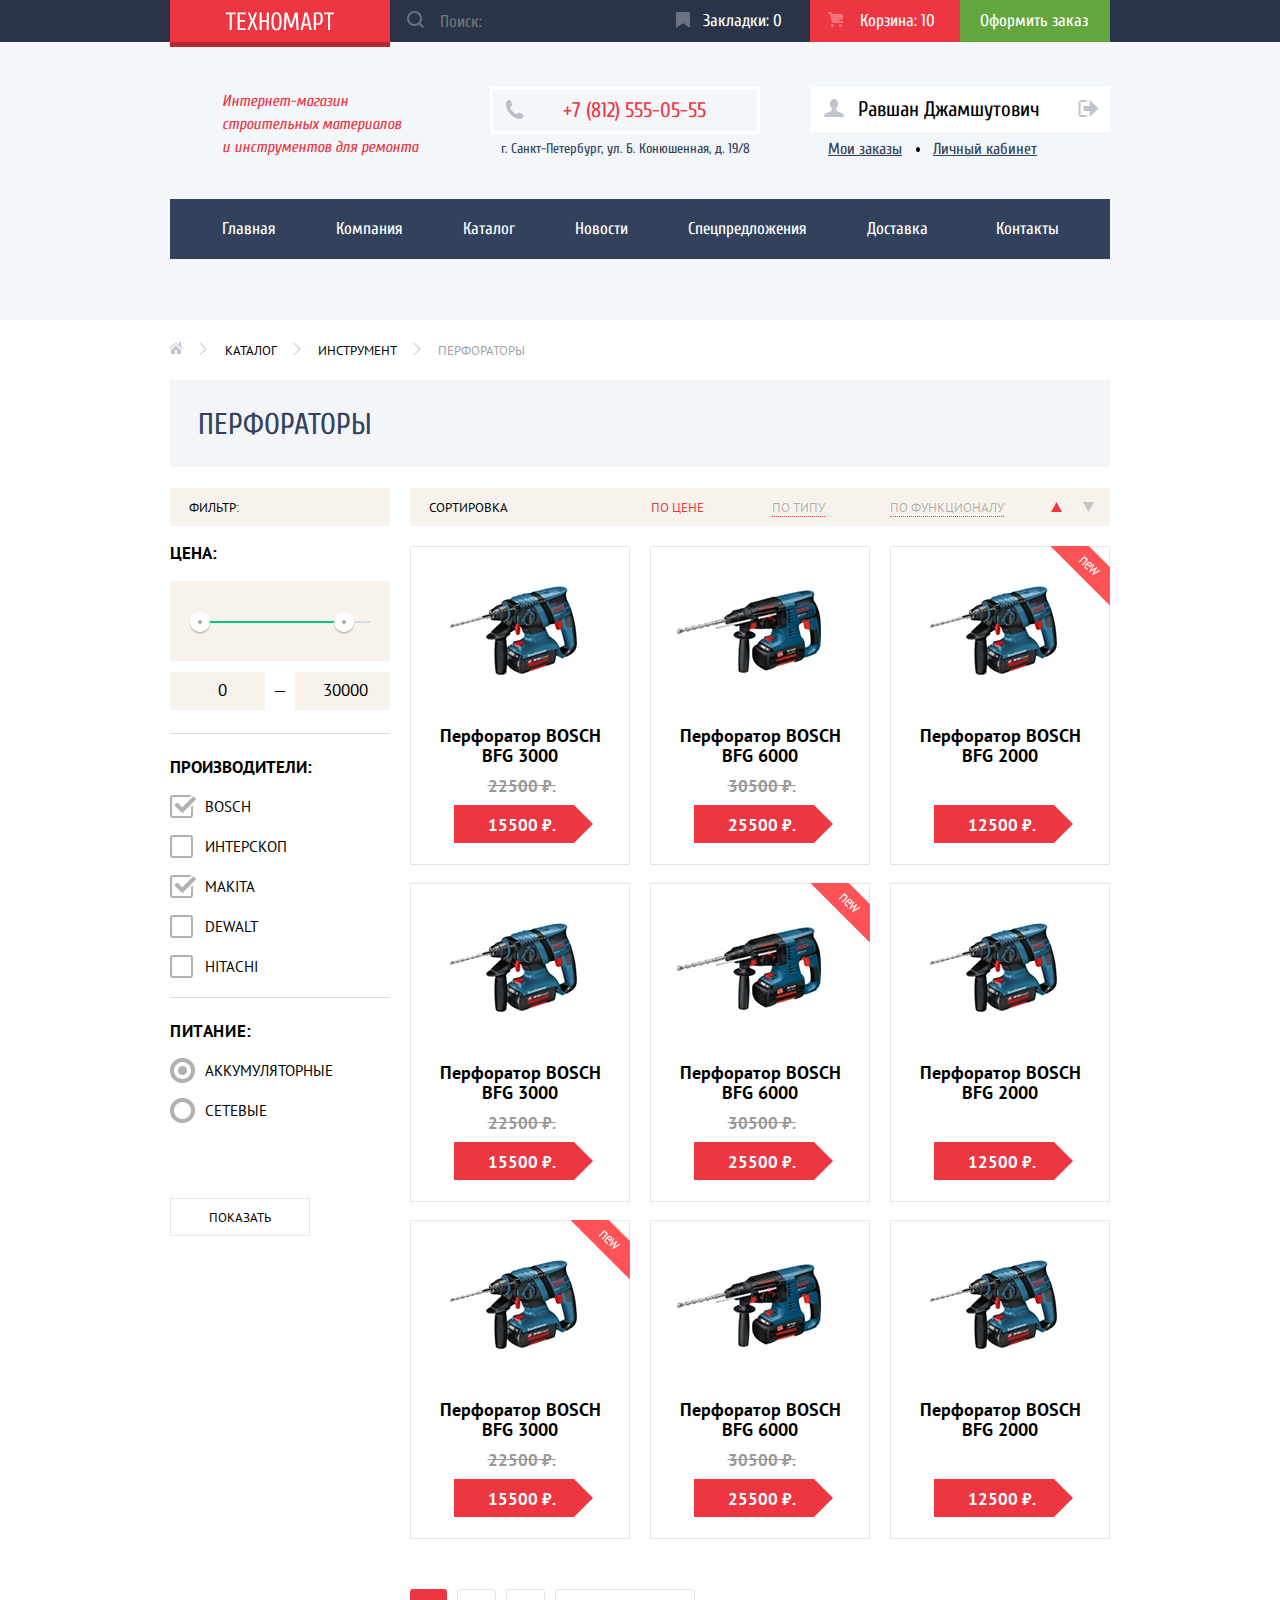
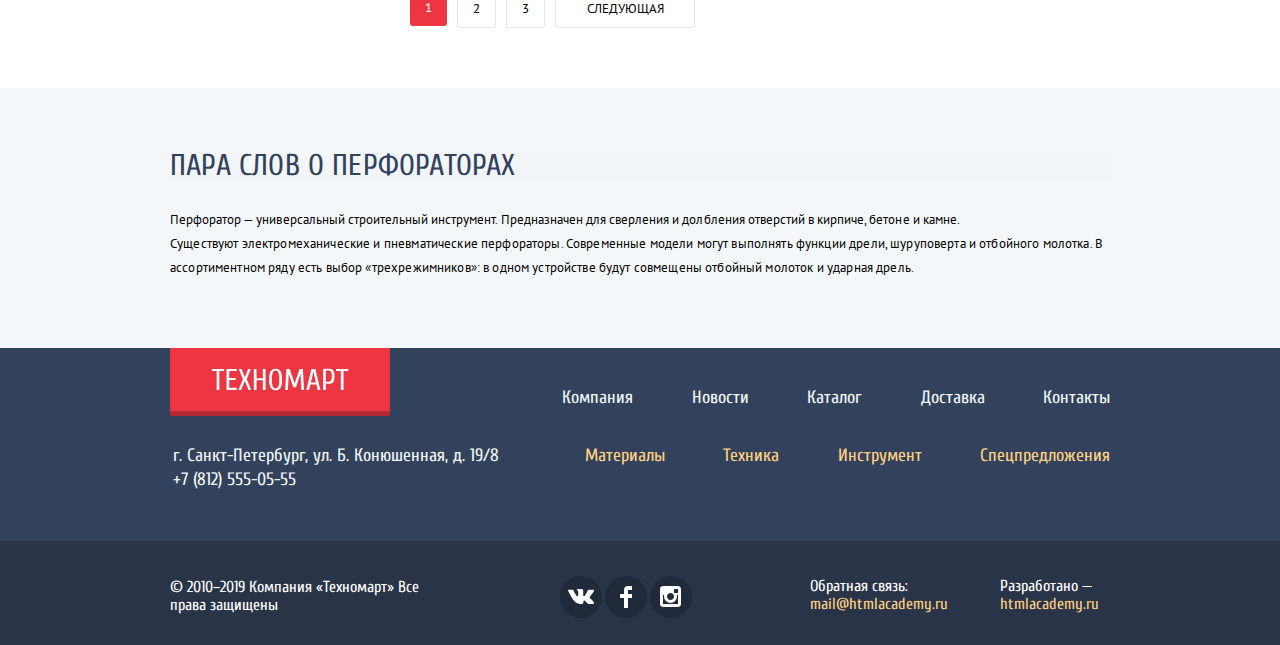
==== commit c4f8e7a0: "Last corrections before second defence" ====
--- a/catalog.html
+++ b/catalog.html
@@ -1,463 +1,418 @@
 <!DOCTYPE html>
 <html lang="ru">
-  <head>
-    <meta charset="utf-8">
-    <title>Каталог интернет-магазина Техномарт</title>
-    <link rel="stylesheet" type="text/css" href="https://fonts.googleapis.com/css?family=PT+Sans:400,700&display=swap&subset=cyrillic" rel="stylesheet">
-    <link rel="stylesheet" type="text/css" href="https://fonts.googleapis.com/css?family=Cuprum:400,700&display=swap&subset=cyrillic" rel="stylesheet">
-    <link rel="stylesheet" type="text/css" href="css/normalize.css">
-    <link rel="stylesheet" type="text/css" href="css/style.css">
-  </head>
-  <body>
-<header class="inner-page main-header">
-      <div class="menu-wrapper">
-        <div class="container">  
-          <div class="header-user-menu">
-              <a class="user-menu-logo" href="index.html"><img src="img/logo.svg" width="220px" height="19px"></a>
-              <form class="user-menu-search" action="#" method="get">
-                <input type="search" id="search-link" placeholder="Поиск:" name="search-menu">
-              </form>
-              <a class="user-menu-link marks-link" href="#">Закладки: 0</a>
-              <a class="user-menu-link basket-link no-empty" href="#">Корзина: 10</a>
-              <a class="user-menu-link order-link" href="#">Оформить заказ</a>
-          </div>
-        </div>
+   <head>
+      <meta charset="utf-8">
+      <title>Каталог интернет-магазина Техномарт</title>
+      <link href="https://fonts.googleapis.com/css?family=Cuprum:400,400i,700%7CPT+Sans:400,700&display=swap&subset=cyrillic" rel="stylesheet">
+      <link rel="stylesheet" type="text/css" href="css/normalize.css">
+      <link rel="stylesheet" type="text/css" href="css/style.min.css">
+   </head>
+   <body>
+      <header class="inner-page main-header">
+         <div class="menu-wrapper">
+            <div class="container">
+               <div class="header-user-menu">
+                  <a class="user-menu-logo" href="index.html"><img src="img/logo.svg" width="220" height="19" alt="Логотип Техномарт"></a>
+                  <form class="user-menu-search" action="#" method="get">
+                     <input type="search" id="search-link" placeholder="Поиск:" name="search-menu">
+                  </form>
+                  <a class="user-menu-link marks-link" href="#">Закладки: 0</a>
+                  <a class="user-menu-link basket-link no-empty" href="#">Корзина: 10</a>
+                  <a class="user-menu-link order-link" href="#">Оформить заказ</a>
+               </div>
+            </div>
+         </div>
+         <div class="container">
+            <div class="header-wrapper">
+               <h1>Интернет-магазин строительных материалов<br> и инструментов для ремонта</h1>
+               <div class="header-contacts">
+                  <a href="tel:+78125550555">+7 (812) 555-05-55</a>
+                  <p>г. Санкт-Петербург, ул. Б. Конюшенная, д. 19/8</p>
+               </div>
+               <div class="inner-page local-user-navigation">
+                  <div class="user-menu">
+                     <a href="#" class="user-menu-logged">Равшан Джамшутович</a>
+                     <a href="#" class="user-menu-logout"><img src="img/icon-logout.svg" width="21" height="17" alt="Выход из режима авторизованного пользователя"></a>
+                  </div>
+                  <div class="personal-data">
+                     <a href="#" class="my-orders">Мои заказы</a>
+                     <a href="#" class="my-cabinet">Личный кабинет</a>
+                  </div>
+               </div>
+            </div>
+            <nav class="main-header-navigation">
+               <ul>
+                  <li class="index-current"><a href="index.html">Главная</a></li>
+                  <li><a href="company.html">Компания</a></li>
+                  <li><a href="catalog.html">Каталог</a></li>
+                  <li><a href="news.html">Новости</a></li>
+                  <li><a href="offers.html">Спецпредложения</a></li>
+                  <li><a href="delivery.html">Доставка</a></li>
+                  <li><a href="contacts.html">Контакты</a></li>
+               </ul>
+            </nav>
+         </div>
+      </header>
+      <main class="catalog-content">
+         <div class="container">
+            <ul class="breadcrumbs">
+               <li class="breadcrumb-second-child"><a href="сatalog.html">Каталог</a></li>
+               <li><a class="breadcrumb" href="instrument.html">Инструмент</a></li>
+               <li><a class="breadcrumb-current">Перфораторы</a></li>
+            </ul>
+            <h2 class="catalog-title">Перфораторы</h2>
+            <div class="catalog-columns">
+               <section class="catalog-filters">
+                  <form class="filters-form" action="#" method="get">
+                     <h3 class="filters-title">Фильтр:</h3>
+                     <fieldset>
+                        <legend>Цена:</legend>
+                        <div class="range-controls">
+                           <div class="scale">
+                              <div class="bar"></div>
+                           </div>
+                           <div class="range-toggle range-toggle-min"></div>
+                           <div class="range-toggle range-toggle-max"></div>
+                        </div>
+                        <div class="price-controls">
+                           <label class="min-price"><input type="text" name="min-price" value="0"></label>
+                           <label class="max-price"><input type="text" name="max-price" value="30000"></label>
+                        </div>
+                        <div class="between-filter-underline"></div>
+                     </fieldset>
+                     <fieldset>
+                        <legend>Производители:</legend>
+                        <ul>
+                           <li class="brand-filter">
+                              <label>
+                              <input class="visually-hidden filter-input" type="checkbox" name="brand-filter" checked="checked">
+                              <span class="brand-filter-indicator"></span>
+                              <span class="brand-name">BOSCH</span>
+                              </label>
+                           </li>
+                           <li class="brand-filter">
+                              <label>
+                              <input class="visually-hidden filter-input" type="checkbox" name="brand-filter">
+                              <span class="brand-filter-indicator"></span>
+                              <span class="brand-name">ИНТЕРСКОП</span>
+                              </label>
+                           </li>
+                           <li class="brand-filter">
+                              <label>
+                              <input class="visually-hidden filter-input" type="checkbox" name="brand-filter" checked="checked">
+                              <span class="brand-filter-indicator"></span>
+                              <span class="brand-name">MAKITA</span>
+                              </label>
+                           </li>
+                           <li class="brand-filter">
+                              <label>
+                              <input class="visually-hidden filter-input" type="checkbox" name="brand-filter">
+                              <span class="brand-filter-indicator"></span>
+                              <span class="brand-name">DEWALT</span>
+                              </label>
+                           </li>
+                           <li class="brand-filter">
+                              <label>
+                              <input class="visually-hidden filter-input" type="checkbox" name="brand-filter">
+                              <span class="brand-filter-indicator"></span>
+                              <span class="brand-name">HITACHI</span>
+                              </label>
+                           </li>
+                        </ul>
+                        <div class="between-filter-underline"></div>
+                     </fieldset>
+                     <fieldset>
+                        <legend class="source-energy">Питание:</legend>
+                        <ul>
+                           <li class="energy-filter">
+                              <label>
+                              <input class="visually-hidden filter-input" type="radio" name="energy-source-filter" checked="checked">
+                              <span class="energy-filter-indicator"></span>
+                              <span class="energy-type-name">АККУМУЛЯТОРНЫЕ</span>
+                              </label>
+                           </li>
+                           <li class="energy-filter">
+                              <label>
+                              <input class="visually-hidden filter-input" type="radio" name="energy-source-filter">
+                              <span class="energy-filter-indicator"></span>
+                              <span class="energy-type-name">СЕТЕВЫЕ</span>
+                              </label>
+                           </li>
+                        </ul>
+                     </fieldset>
+                     <input type="submit" class="button-filters-results" value="Показать">
+                  </form>
+               </section>
+               <section class="catalog-offers">
+                  <h2 class="visually-hidden">Список предлагаемых товаров</h2>
+                  <div class="catalog-offers-title">
+                     <h3 class="main-offers-title">Сортировка</h3>
+                     <a class="catalog-offers-current">По цене</a>
+                     <a href="#">По типу</a>
+                     <a href="#">По функционалу</a>
+                     <a href="#" class="button-filter up catalog-button-current" aria-label="Сортировка по возрастанию">
+                        <svg xmlns="http://www.w3.org/2000/svg" width="11" height="10" viewBox="0 0 11 10">
+                           <path fill="#c5c5c5" d="M5.5 0L0 10h11z"/>
+                        </svg>
+                     </a>
+                     <a href="#" class="button-filter down" aria-label="Сортировка по убыванию">
+                        <svg xmlns="http://www.w3.org/2000/svg" width="11" height="10" viewBox="0 0 11 10">
+                           <path fill="#c5c5c5" d="M5.5 10L0 0h11"/>
+                        </svg>
+                     </a>
+                  </div>
+                  <div class="catalog-wrapper">
+                     <ul class="inner-catalog-list">
+                        <li class="catalog-item">
+                           <div class="visually-hidden flag flag-new">Новинка</div>
+                           <div class="catalog-item-buttons">
+                              <a class="button-common button-buy" href="#">Купить</a>
+                              <a class="button-common button-marks" href="#">В закладки</a>
+                           </div>
+                           <div class="catalog-item-image">
+                              <img src="img/Perforator-1.jpg" width="218" height="170" alt="Перфоратор BOSCH BFG 3000">
+                           </div>
+                           <div class="catalog-item-name">
+                              <span class="catalog-item-brand">Перфоратор BOSCH</span>
+                              <span class="catalog-item-type">BFG 3000</span>
+                           </div>
+                           <div class="catalog-item-price">
+                              <del class="previous-price">22500 ₽.</del>
+                              <p class="btn-price"><span>15500 ₽.</span></p>
+                           </div>
+                        </li>
+                        <li class="catalog-item">
+                           <div class="visually-hidden flag flag-new">Новинка</div>
+                           <div class="catalog-item-buttons">
+                              <a class="button-common button-buy" href="#">Купить</a>
+                              <a class="button-common button-marks" href="#">В закладки</a>
+                           </div>
+                           <div class="catalog-item-image">
+                              <img src="img/Perforator-2.jpg" width="218" height="170" alt="Перфоратор BOSCH BFG 6000">
+                           </div>
+                           <div class="catalog-item-name">
+                              <span class="catalog-item-brand">Перфоратор BOSCH</span>
+                              <span class="catalog-item-type">BFG 6000</span>
+                           </div>
+                           <div class="catalog-item-price">
+                              <del class="previous-price">30500 ₽.</del>
+                              <p class="btn-price"><span>25500 ₽.</span></p>
+                           </div>
+                        </li>
+                        <li class="catalog-item">
+                           <div class="flag flag-new">Новинка</div>
+                           <div class="catalog-item-buttons">
+                              <a class="button-common button-buy" href="#">Купить</a>
+                              <a class="button-common button-marks" href="#">В закладки</a>
+                           </div>
+                           <div class="catalog-item-image">
+                              <img src="img/Perforator-1.jpg" width="218" height="170" alt="Перфоратор BOSCH BFG 2000">
+                           </div>
+                           <div class="catalog-item-name">
+                              <span class="catalog-item-brand">Перфоратор BOSCH</span>
+                              <span class="catalog-item-type">BFG 2000</span>
+                           </div>
+                           <div class="catalog-item-price">
+                              <del class="potential-previous-price"></del>
+                              <p class="btn-price"><span>12500 ₽.</span></p>
+                           </div>
+                        </li>
+                        <li class="catalog-item">
+                           <div class="visually-hidden flag flag-new">Новинка</div>
+                           <div class="catalog-item-buttons">
+                              <a class="button-common button-buy" href="#">Купить</a>
+                              <a class="button-common button-marks" href="#">В закладки</a>
+                           </div>
+                           <div class="catalog-item-image">
+                              <img src="img/Perforator-1.jpg" width="218" height="170" alt="Перфоратор BOSCH BFG 3000">
+                           </div>
+                           <div class="catalog-item-name">
+                              <span class="catalog-item-brand">Перфоратор BOSCH</span>
+                              <span class="catalog-item-type">BFG 3000</span>
+                           </div>
+                           <div class="catalog-item-price">
+                              <del class="previous-price">22500 ₽.</del>
+                              <p class="btn-price"><span>15500 ₽.</span></p>
+                           </div>
+                        </li>
+                        <li class="catalog-item">
+                           <div class="flag flag-new">Новинка</div>
+                           <div class="catalog-item-buttons">
+                              <a class="button-common button-buy" href="#">Купить</a>
+                              <a class="button-common button-marks" href="#">В закладки</a>
+                           </div>
+                           <div class="catalog-item-image">
+                              <img src="img/Perforator-2.jpg" width="218" height="170" alt="Перфоратор BOSCH BFG 6000">
+                           </div>
+                           <div class="catalog-item-name">
+                              <span class="catalog-item-brand">Перфоратор BOSCH</span>
+                              <span class="catalog-item-type">BFG 6000</span>
+                           </div>
+                           <div class="catalog-item-price">
+                              <del class="previous-price">30500 ₽.</del>
+                              <p class="btn-price"><span>25500 ₽.</span></p>
+                           </div>
+                        </li>
+                        <li class="catalog-item">
+                           <div class="visually-hidden flag flag-new">Новинка</div>
+                           <div class="catalog-item-buttons">
+                              <a class="button-common button-buy" href="#">Купить</a>
+                              <a class="button-common button-marks" href="#">В закладки</a>
+                           </div>
+                           <div class="catalog-item-image">
+                              <img src="img/Perforator-1.jpg" width="218" height="170" alt="Перфоратор BOSCH BFG 2000">
+                           </div>
+                           <div class="catalog-item-name">
+                              <span class="catalog-item-brand">Перфоратор BOSCH</span>
+                              <span class="catalog-item-type">BFG 2000</span>
+                           </div>
+                           <div class="catalog-item-price">
+                              <del class="potential-previous-price"></del>
+                              <p class="btn-price"><span>12500 ₽.</span></p>
+                           </div>
+                        </li>
+                        <li class="catalog-item">
+                           <div class="flag flag-new">Новинка</div>
+                           <div class="catalog-item-buttons">
+                              <a class="button-common button-buy" href="#">Купить</a>
+                              <a class="button-common button-marks" href="#">В закладки</a>
+                           </div>
+                           <div class="catalog-item-image">
+                              <img src="img/Perforator-1.jpg" width="218" height="170" alt="Перфоратор BOSCH BFG 3000">
+                           </div>
+                           <div class="catalog-item-name">
+                              <span class="catalog-item-brand">Перфоратор BOSCH</span>
+                              <span class="catalog-item-type">BFG 3000</span>
+                           </div>
+                           <div class="catalog-item-price">
+                              <del class="previous-price">22500 ₽.</del>
+                              <p class="btn-price"><span>15500 ₽.</span></p>
+                           </div>
+                        </li>
+                        <li class="catalog-item">
+                           <div class="visually-hidden flag flag-new">Новинка</div>
+                           <div class="catalog-item-buttons">
+                              <a class="button-common button-buy" href="#">Купить</a>
+                              <a class="button-common button-marks" href="#">В закладки</a>
+                           </div>
+                           <div class="catalog-item-image">
+                              <img src="img/Perforator-2.jpg" width="218" height="170" alt="Перфоратор BOSCH BFG 3000">
+                           </div>
+                           <div class="catalog-item-name">
+                              <span class="catalog-item-brand">Перфоратор BOSCH</span>
+                              <span class="catalog-item-type">BFG 6000</span>
+                           </div>
+                           <div class="catalog-item-price">
+                              <del class="previous-price">30500 ₽.</del>
+                              <p class="btn-price"><span>25500 ₽.</span></p>
+                           </div>
+                        </li>
+                        <li class="catalog-item">
+                           <div class="visually-hidden flag flag-new">Новинка</div>
+                           <div class="catalog-item-buttons">
+                              <a class="button-common button-buy" href="#">Купить</a>
+                              <a class="button-common button-marks" href="#">В закладки</a>
+                           </div>
+                           <div class="catalog-item-image">
+                              <img src="img/Perforator-1.jpg" width="218" height="170" alt="Перфоратор BOSCH BFG 2000">
+                           </div>
+                           <div class="catalog-item-name">
+                              <span class="catalog-item-brand">Перфоратор BOSCH</span>
+                              <span class="catalog-item-type">BFG 2000</span>
+                           </div>
+                           <div class="catalog-item-price">
+                              <del class="potential-previous-price"></del>
+                              <p class="btn-price"><span>12500 ₽.</span></p>
+                           </div>
+                        </li>
+                     </ul>
+                  </div>
+                  <h2 class="visually-hidden">Пагинация страниц</h2>
+                  <ul class="pagination-list">
+                     <li class="pagination-current"><a class="current-pagination-link" href="#"><span>1</span></a></li>
+                     <li class="pagination-item"><a href="#"><span>2</span></a></li>
+                     <li class="pagination-item"><a href="#"><span>3</span></a></li>
+                     <li class="pagination-next"><a href="#"><span>Следующая</span></a></li>
+                  </ul>
+               </section>
+            </div>
+         </div>
+         <section class="catalog-item-about">
+            <div class="container">
+               <h2>Пара слов о перфораторах</h2>
+               <p>Перфоратор — универсальный строительный инструмент. Предназначен для сверления и долбления отверстий в кирпиче, бетоне и камне.<br><span>Существуют электромеханические и пневматические перфораторы. Современные модели могут выполнять функции дрели, шуруповерта и отбойного молотка. В ассортиментном ряду есть выбор «трехрежимников»: в одном устройстве будут совмещены отбойный молоток и ударная дрель.</span></p>
+            </div>
+         </section>
+      </main>
+      <footer class="main-footer">
+         <div class="container">
+            <nav class="footer-navigation">
+               <a href="index.html" class="footer-menu-logo"><img src="img/foot-logo.svg" width="138" height="23" alt="Логотип интернет-магазина Техномарт"></a>   
+               <ul class="footer-site-navigation">
+                  <li><a href="company.html">Компания</a></li>
+                  <li><a href="news.html">Новости</a></li>
+                  <li><a href="catalog.html">Каталог</a></li>
+                  <li><a href="delivery.html">Доставка</a></li>
+                  <li><a href="contacts.html">Контакты</a></li>
+               </ul>
+               <p class="address">г. Санкт-Петербург, ул. Б. Конюшенная, д. 19/8 +7 (812) 555-05-55</p>
+               <ul class="footer-offer-navigation">
+                  <li><a href="materials.html">Материалы</a></li>
+                  <li><a href="technics">Техника</a></li>
+                  <li><a href="instruments">Инструмент</a></li>
+                  <li><a href="offers.html">Спецпредложения</a></li>
+               </ul>
+            </nav>
+         </div>
+         <div class="footer-wrapper">
+            <div class="container">
+               <div class="footer-about-us">
+                  <div class="copyright">
+                     <span>© 2010–2019 Компания «Техномарт»</span>
+                     <span>Все права защищены</span>
+                  </div>
+                  <ul class="social-media">
+                     <li>
+                        <a href="#" aria-label="Техномарт в Контакте">
+                           <p class="social vkontakte"></p>
+                        </a>
+                     </li>
+                     <li>
+                        <a href="#" aria-label="Техномарт на Фейсбуке">
+                           <p class="social facebook"></p>
+                        </a>
+                     </li>
+                     <li>
+                        <a href="#" aria-label="Техномарт в Инстаграме">
+                           <p class="social instagram"></p>
+                        </a>
+                     </li>
+                  </ul>
+                  <div class="footer-feedback">
+                     <p>Обратная связь:
+                        <a class="feedback-email" href="mailto:mail@htmlacademy.ru">mail@htmlacademy.ru</a>
+                     </p>
+                     <p>Разработано —
+                        <a class="site-founders" href="https://htmlacademy.ru/intensive/htmlcss">htmlacademy.ru</a>
+                     </p>
+                  </div>
+               </div>
+            </div>
+         </div>
+      </footer>
+      <div class="modal add-product">
+         <div class="modal-wrapper">
+            <h2 class="visually-hidden">Уведомление о добавлении товара в корзину</h2>
+            <b class="addition-notice">Товар добавлен в корзину!</b>
+         </div>
+         <div class="modal-footer">
+            <div class="inner modal-wrapper"> 
+               <a href="#" class="button-common purchase-order-button">Оформить заказ</a>
+               <a href="#" class="button-common keep-on-shopping">Продолжить покупки</a>
+            </div>
+         </div>
+         <button type="button" class="modal-close">Закрыть</button>
       </div>
-      <div class="container">  
-          <div class="header-wrapper">
-            <h1>Интернет-магазин строительных материалов<br> и инструментов для ремонта</h1>
-              <div class="header-contacts">
-                <a href="tel:+78125550555">+7 (812) 555-05-55</a>
-                <p>г. Санкт-Петербург, ул. Б. Конюшенная, д. 19/8</p>
-              </div>
-            <div class="inner-page local-user-navigation">
-                <div class="user-menu">
-                  <a href="#" class="user-menu-logged">Равшан Джамшутович</a>
-                  <a href="#" class="user-menu-logout"><img src="img/icon-logout.svg" width="21" height="17"></a>
-                </div>
-                <div class="personal-data">
-                  <a href="#" class="my-orders">Мои заказы</a>
-                  <a href="#" class="my-cabinet">Личный кабинет</a>
-                </div>
-            </div>
-          </div>  
-          <nav class="main-header-navigation">
-            <ul>
-              <li class="index-current"><a href="index.html">Главная</a></li>
-              <li><a href="company.html">Компания</a></li>
-              <li><a href="catalog.html">Каталог</a></li>
-              <li><a href="news.html">Новости</a></li>
-              <li><a href="offers.html">Спецпредложения</a></li>
-              <li><a href="delivery.html">Доставка</a></li>
-              <li><a href="contacts.html">Контакты</a></li>
-            </ul>
-          </nav>
-        </div>
-      </div>    
-    </header>
-  	<main class="catalog-content">
-      <div class="container">
-		<ul class="breadcrumbs">
-			<li><a class="breadcrumb" href="index.html"><img src="img/icon-home.png" width="14" height="12"></a></li>
-			<li><a class="breadcrumb" href="сatalog.html">Каталог</a></li>
-			<li><a class="breadcrumb" href="instrument.html">Инструмент</a></li>
-			<li class="breadcrumb current">Перфораторы</li>
-		</ul>
-    	 <h2 class="catalog-title">Перфораторы</h2>
-        <div class="catalog-columns">
-      		<section class="catalog-filters">	
-      			<form class="filters-form" action="#" method="get">
-      				<h3 class="filters-title">Фильтр:</h3>
-      				<fieldset>
-      					<legend>Цена:</legend>
-      					<div class="range-controls">
-					        <div class="scale">
-					          <div class="bar"></div>
-					        </div>
-					        <div class="range-toggle range-toggle-min"></div>
-					        <div class="range-toggle range-toggle-max"></div>
-					     </div>
-					     <div class="price-controls">
-					        <label class="min-price"><input type="text" name="min-price" value="0"></label>
-					        <label class="max-price"><input type="text" name="max-price" value="30000"></label>
-					     </div>
-					     <div class="between-filter-underline"></div>
-      				</fieldset>
-	            <fieldset>
-	                <legend>Производители:</legend>
-	                  <ul>
-	                    <li class="brand-filter">
-	                    	<label>
-	                    		<input class="visually-hidden filter-input" type="checkbox" name="brand-filter" checked="checked">
-	                    		<span class="brand-filter-indicator"></span>
-	                    		<span class="brand-name">BOSCH</span>
-	                    	</label>
-	                    </li>
-	                    <li class="brand-filter">
-	                    	<label>
-	                    		<input class="visually-hidden filter-input" type="checkbox" name="brand-filter">
-	                    		<span class="brand-filter-indicator"></span>
-	                    		<span class="brand-name">ИНТЕРСКОП</span>
-	                    	</label>
-	                    </li>
-	                    <li class="brand-filter">
-	                    	<label>
-	                    		<input class="visually-hidden filter-input" type="checkbox" name="brand-filter" checked="checked">
-	                    		<span class="brand-filter-indicator"></span>
-	                    		<span class="brand-name">MAKITA</span>
-	                    	</label>
-	                    </li>
-	                    <li class="brand-filter">
-	                    	<label>
-	                    		<input class="visually-hidden filter-input" type="checkbox" name="brand-filter">
-	                    		<span class="brand-filter-indicator"></span>
-	                    		<span class="brand-name">DEWALT</span>
-	                    	</label>
-	                    </li>
-	                    <li class="brand-filter">
-	                    	<label>
-	                    		<input class="visually-hidden filter-input" type="checkbox" name="brand-filter">
-	                    		<span class="brand-filter-indicator"></span>
-	                    		<span class="brand-name">HITACHI</span>
-	                    	</label>
-	                    </li>
-	                </ul>
-	                <div class="between-filter-underline"></div>
-	            </fieldset>
-	            <fieldset>
-	                <legend>Питание:</legend>
-	                  <ul>
-	                    <li class="energy-filter">
-	                    	<label>
-	                    		<input class="visually-hidden filter-input" type="radio" name="energy-source-filter" checked="checked">
-	                    		<span class="energy-filter-indicator"></span>
-	                    		<span class="energy-type-name">АККУМУЛЯТОРНЫЕ</span>
-	                    	</label>
-	                    </li>
-	                    <li class="energy-filter">
-	                    	<label>
-	                    		<input class="visually-hidden filter-input" type="radio" name="energy-source-filter">
-	                    		<span class="energy-filter-indicator"></span>
-	                    		<span class="energy-type-name">СЕТЕВЫЕ</span>
-	                    	</label>
-	                    </li>
-	                  </ul>
-	            </fieldset>
-      			</form>
-            	<button type="button" class="button-filters-results">Показать</button>
-      		</section>
-      		<section class="catalog-offers">
-      			<h2 class="visually-hidden">Список предлагаемых товаров</h2>
-      			<div class="catalog-offers-title">
-      				<b>Сортировка</b>
-      				<a class="catalog-offers-current">По цене</a>
-      				<a href="#">По типу</a>
-      				<a href="#">По функционалу</a>
-      				<button class="button-filter catalog-button-current up" type="button"><svg xmlns="http://www.w3.org/2000/svg" width="11" height="10" viewBox="0 0 11 10"><path fill="#c5c5c5" d="M5.5 0L0 10h11z"/></svg></button>
-      				<button class="button-filter down" type="button"><svg xmlns="http://www.w3.org/2000/svg" width="11" height="10" viewBox="0 0 11 10"><path fill="#c5c5c5" d="M5.5 10L0 0h11"/></svg></button>
-      			</div>
-            <div class="catalog-wrapper">
-      			<ul class="inner-catalog-list">
-      				<li class="catalog-item">
-      					<div class="visually-hidden flag flag-new">Новинка</div>
-      					<div class="catalog-item-buttons">
-      						<a class="button-common button-buy" href="#">Купить</a>
-      						<a class="button-common button-marks" href="#">В закладки</a>
-      					</div>
-      					<div class="catalog-item-image">
-      							<img src="img/Perforator-1.jpg" width="218" height="170" alt="Перфоратор BOSCH BFG 3000">
-      					</div>
-      					<h3>
-  							<div class="catalog-item-name">
-  								<span class="catalog-item-brand">Перфоратор BOSCH</span><br>
-  								<span class="catalog-item-type">BFG 3000</span>
-  							</div>	
-      					</h3>
-      					<div class="catalog-item-price">
-      						<del class="previous-price">22500 ₽</del>
-      						<p class="btn-price"><span>15500 ₽</span></p>
-      					</div>
-      				</li>
-      				<li class="catalog-item">
-      					<div class="visually-hidden flag flag-new">Новинка</div>
-      					<div class="catalog-item-buttons">
-      						<a class="button-common button-buy" href="#">Купить</a>
-      						<a class="button-common button-marks" href="#">В закладки</a>
-      					</div>
-      					<div class="catalog-item-image">
-      							<img src="img/Perforator-2.jpg" width="218" height="170" alt="Перфоратор BOSCH BFG 6000">
-      					</div>
-      					<h3>
-  							<div class="catalog-item-name">
-  								<span class="catalog-item-brand">Перфоратор BOSCH</span><br>
-  								<span class="catalog-item-type">BFG 6000</span>
-  							</div>	
-      					</h3>
-      					<div class="catalog-item-price">
-      						<del class="previous-price">30500 ₽</del>
-      						<p class="btn-price"><span>25500 ₽</span></p>
-      					</div>
-      				</li>
-      				<li class="catalog-item">
-      					<div class="flag flag-new">Новинка</div>
-      					<div class="catalog-item-buttons">
-      						<a class="button-common button-buy" href="#">Купить</a>
-      						<a class="button-common button-marks" href="#">В закладки</a>
-      					</div>
-      					<div class="catalog-item-image">
-      							<img src="img/Perforator-1.jpg" width="218" height="170" alt="Перфоратор BOSCH BFG 2000">
-      					</div>
-      					<h3>
-  							<div class="catalog-item-name">
-  								<span class="catalog-item-brand">Перфоратор BOSCH</span><br>
-  								<span class="catalog-item-type">BFG 2000</span>
-  							</div>	
-      					</h3>
-      					<div class="catalog-item-price">
-  			                <del class="potential-previous-price"><br></del>
-      						<p class="btn-price" href="#"><span>12500 ₽</span></p>
-      					</div>
-      				</li>
-      				<li class="catalog-item">
-      					<div class="visually-hidden flag flag-new">Новинка</div>
-      					<div class="catalog-item-buttons">
-      						<a class="button-common button-buy" href="#">Купить</a>
-      						<a class="button-common button-marks" href="#">В закладки</a>
-      					</div>
-      					<div class="catalog-item-image">
-      							<img src="img/Perforator-1.jpg" width="218" height="170" alt="Перфоратор BOSCH BFG 3000">
-      					</div>
-      					<h3>
-  							<div class="catalog-item-name">
-  								<span class="catalog-item-brand">Перфоратор BOSCH</span><br>
-  								<span class="catalog-item-type">BFG 3000</span>
-  							</div>	
-      					</h3>
-      					<div class="catalog-item-price">
-      						<del class="previous-price">22500 ₽</del>
-      						<p class="btn-price"><span>15500 ₽</span></p>
-      					</div>
-      				</li>
-      				<li class="catalog-item">
-      					<div class="flag flag-new">Новинка</div>
-      					<div class="catalog-item-buttons">
-      						<a class="button-common button-buy" href="#">Купить</a>
-      						<a class="button-common button-marks" href="#">В закладки</a>
-      					</div>
-      					<div class="catalog-item-image">
-      							<img src="img/Perforator-1.jpg" width="218" height="170" alt="Перфоратор BOSCH BFG 6000">
-      					</div>
-      					<h3>
-  							<div class="catalog-item-name">
-  								<span class="catalog-item-brand">Перфоратор BOSCH</span><br>
-  								<span class="catalog-item-type">BFG 6000</span>
-  							</div>	
-      					</h3>
-      					<div class="catalog-item-price">
-      						<del class="previous-price">30500 ₽</del>
-      						<p class="btn-price"><span>25500 ₽</span></p>
-      					</div>
-      				</li>
-      				<li class="catalog-item">
-      					<div class="visually-hidden flag flag-new">Новинка</div>
-      					<div class="catalog-item-buttons">
-      						<a class="button-common button-buy" href="#">Купить</a>
-      						<a class="button-common button-marks" href="#">В закладки</a>
-      					</div>
-      					<div class="catalog-item-image">
-      							<img src="img/Perforator-1.jpg" width="218" height="170" alt="Перфоратор BOSCH BFG 2000">
-      					</div>
-      					<h3>
-  							<div class="catalog-item-name">
-  								<span class="catalog-item-brand">Перфоратор BOSCH</span><br>
-  								<span class="catalog-item-type">BFG 2000</span>
-  							</div>	
-      					</h3>
-      					<div class="catalog-item-price">
-  			                <del class="potential-previous-price"><br></del>
-      						<p class="btn-price" href="#"><span>12500 ₽</span></p>
-      					</div>
-      				</li>
-      				<li class="catalog-item">
-      					<div class="flag flag-new">Новинка</div>
-      					<div class="catalog-item-buttons">
-      						<a class="button-common button-buy" href="#">Купить</a>
-      						<a class="button-common button-marks" href="#">В закладки</a>
-      					</div>
-      					<div class="catalog-item-image">
-      							<img src="img/Perforator-1.jpg" width="218" height="170" alt="Перфоратор BOSCH BFG 3000">
-      					</div>
-      					<h3>
-  							<div class="catalog-item-name">
-  								<span class="catalog-item-brand">Перфоратор BOSCH</span><br>
-  								<span class="catalog-item-type">BFG 3000</span>
-  							</div>	
-      					</h3>
-      					<div class="catalog-item-price">
-      						<del class="previous-price">22500 ₽</del>
-      						<p class="btn-price"><span>15500 ₽</span></p>
-      					</div>
-      				</li>
-      				<li class="catalog-item">
-      					<div class="visually-hidden flag flag-new">Новинка</div>
-      					<div class="catalog-item-buttons">
-      						<a class="button-common button-buy" href="#">Купить</a>
-      						<a class="button-common button-marks" href="#">В закладки</a>
-      					</div>
-      					<div class="catalog-item-image">
-      							<img src="img/Perforator-1.jpg" width="218" height="170" alt="Перфоратор BOSCH BFG 3000">
-      					</div>
-      					<h3>
-  							<div class="catalog-item-name">
-  								<span class="catalog-item-brand">Перфоратор BOSCH</span><br>
-  								<span class="catalog-item-type">BFG 6000</span>
-  							</div>	
-      					</h3>
-      					<div class="catalog-item-price">
-      						<del class="previous-price">30500 ₽</del>
-      						<p class="btn-price"><span>25500 ₽</span></p>
-      					</div>
-      				</li>
-              <li class="catalog-item">
-                <div class="visually-hidden flag flag-new">Новинка</div>
-                <div class="catalog-item-buttons">
-                  <a class="button-common button-buy" href="#">Купить</a>
-                  <a class="button-common button-marks" href="#">В закладки</a>
-                </div>
-                <div class="catalog-item-image">
-                    <img src="img/Perforator-1.jpg" width="218" height="170" alt="Перфоратор BOSCH BFG 2000">
-                </div>
-                <h3>
-                <div class="catalog-item-name">
-                  <span class="catalog-item-brand">Перфоратор BOSCH</span><br>
-                  <span class="catalog-item-type">BFG 2000</span>
-                </div>  
-                </h3>
-                <div class="catalog-item-price">
-                        <del class="potential-previous-price"><br></del>
-                  <p class="btn-price" href="#"><span>12500 ₽</span></p>
-                </div>
-              </li>
-      			</ul>	
-            </div>		
-    		<h2 class="visually-hidden">Пагинация страниц</h2>
-	            <ul class="pagination-list">
-	              <li class="pagination-current"><a href="#"><span>1</span></a></li>
-	              <li class="pagination-item"><a href="#"><span>2</span></a></li>
-	              <li class="pagination-item"><a href="#"><span>3</span></a></li>
-	              <li class="pagination-next"><a href="#"><span>Следующая</span></a></li>
-	            </ul>  
-  			</section>
-    	</div>
-   	 </div>
-    <section class="catalog-item-about">
-        <div class="container">
-        <b>Пара слов о перфораторах</b>
-        <p>Перфоратор — универсальный строительный инструмент. Предназначен для сверления и долбления отверстий в кирпиче, бетоне и камне.<br>Существуют электромеханические и пневматические перфораторы. Современные модели могут выполнять функции дрели, шуруповерта и отбойного молотка. В ассортиментном ряду есть выбор «трехрежимников»: в одном устройстве будут совмещены отбойный молоток и ударная дрель.</p>
-        </div>
-     </section>
-  	</main>  
-    		
-    <footer class="main-footer">
-      <div class="container">
-        <nav class="footer-navigation">
-          <div class="footer-logo-image">
-            <img src="img/foot-logo.svg" alt="Логотип интернет-магазина Техномарт">   
-          </div>
-          <ul class="footer-site-navigation">
-            <li><a href="company.html">Компания</a></li>
-            <li><a href="news.html">Новости</a></li>
-            <li><a href="catalog.html">Каталог</a></li>
-            <li><a href="delivery.html">Доставка</a></li>
-            <li><a href="contacts.html">Контакты</a></li>
-          </ul>
-          <p class="address">г. Санкт-Петербург, ул. Б. Конюшенная, д. 19/8 +7 (812) 555-05-55</p>
-          <ul class="footer-offer-navigation">
-            <li><a href="materials.html">Материалы</a></li>
-            <li><a href="technics">Техника</a></li>
-            <li><a href="instruments">Инструмент</a></li>
-            <li><a href="offers.html">Спецпредложения</a></li>
-          </ul>
-        </nav>
-      </div>
-      <div class="footer-wrapper">
-          <div class="container">
-            <div class="footer-about-us">
-              <p class="copyright">© 2010–2019 Компания «Техномарт»<br>
-              Все права защищены</p>
-              <ul class="social-media">
-                <li>
-                  <a href="#" aria-label="Техномарт в Контакте">
-                    <p class="social vkontakte"></p>
-                  </a>
-                </li>
-                <li>
-                  <a href="#" aria-label="Техномарт на Фейсбуке">
-                    <p class="social facebook"></p>
-                  </a>
-                </li>
-                <li>
-                  <a href="#" aria-label="Техномарт в Инстаграме">
-                    <p class="social instagram"></p>
-                  </a>
-                </li>
-              </ul>
-              <div class="footer-feedback">
-                  <p>Обратная связь:<br>
-                  <a class="feedback-email" href="mailto:mail@htmlacademy.ru">mail@htmlacademy.ru</a></p>
-                  <p>Разработано —<br>
-                  <a class="site-founders" href="https://htmlacademy.ru/intensive/htmlcss">htmlacademy.ru</a></p>
-              </div>
-            </div>
-        </div>
-      </div>
-    </footer>
-
-
-    <div class="modal add-product">
-      <div class="modal-wrapper">
-        <h2 class="visually-hidden">Уведомление о добавлении товара в корзину</h2>
-        <b class="addition-notice">Товар добавлен в корзину!</b>
-       </div>
-      <div class="modal-footer">
-        <div class="inner modal-wrapper"> 
-          <a href="#" class="button-common purchase-order-button">Оформить заказ</a>
-          <a href="#" class="button-common keep-on-shopping">Продолжить покупки</a>
-        </div>
-      </div>
-      <button type="button" class="modal-close">Закрыть</button>
-    </div>
-
-    <script>
-      
-      var modalBuy = document.querySelectorAll(".button-buy");
-      var buyPopup = document.querySelector(".add-product");
-      var mapClose = buyPopup.querySelectorAll(".modal-close");
-
-      for (var i=0; i<modalBuy.length; i++) {
-      modalBuy[i].addEventListener("click", function (evt) {
-        evt.preventDefault();
-        buyPopup.classList.add("modal-show");
-        });
-      };
-
-      for (var n=0; n<mapClose.length; n++) {
-      mapClose[n].addEventListener("click", function (evt) {
-        evt.preventDefault();
-        buyPopup.classList.remove("modal-show");
-        });
-      };
-
-      window.addEventListener("keydown", function (evt) {
-        if (evt.keyCode === 27) {
-        evt.preventDefault();
-        if (buyPopup.classList.contains("modal-show")) {
-        buyPopup.classList.remove("modal-show");
-          }
-        }
-      });
-      
-    </script>
-
-  </body>
-</html>
+      <script src="js/script.min.js"></script>
+   </body>
+</html>--- a/css/style.min.css
+++ b/css/style.min.css
@@ -0,0 +1 @@
+html,body{margin:0;font-family:"PT Sans","Arial",sans-serif;font-size:18px;line-height:20px;font-weight:700;background-color:#fff}a{text-decoration:none}.main-header{color:#fff;font-family:"Cuprum","Arial",sans-serif;font-size:17px;font-weight:400;line-height:18px;background-color:#f4f7f9;min-height:320px}.button-common{background-color:#ee3643;text-align:center;padding-top:10px;padding-bottom:10px;color:#fff;font-family:"Cuprum","Arial",sans-serif;font-size:14px;font-weight:400;line-height:18px;text-transform:uppercase;border-radius:3px}.button-common.popular{display:inline-block;vertical-align:top;min-width:253px}.button-common:hover,.button-common:focus{background-color:#ca2c37}.button-common:active{background-color:#ba2732}.main-header h1{color:#ee3643;font-size:16px;font-style:italic;line-height:23px;margin-top:3px;margin-bottom:0;padding:0;width:200px;font-weight:400;font-family:"Cuprum","PT Sans","Arial",sans-serif}.menu-wrapper{width:100%;background-color:#293449}.container{width:940px;margin:0 auto;padding-left:10px;padding-right:10px}.header-user-menu{background-color:#293449;margin-bottom:45px;display:flex}.header-user-menu a{color:#fff;font-family:"Cuprum","Arial",sans-serif;font-size:17px;font-weight:400;line-height:18px;padding-top:12px;padding-bottom:12px;margin:0}.user-menu-logo{width:220px;box-shadow:inset 0 -5px 0 rgba(0,0,0,0.24);background-color:#ee3643;position:absolute;z-index:10}.user-menu-logo:hover,.user-menu-logo:focus{box-shadow:inset 0 -5px 0 0 rgba(0,0,0,0.24);background-color:#ca2c37}.user-menu-logo:active{box-shadow:inset 0 -5px 0 0 rgba(0,0,0,0.24);background-color:#ba2732}.header-user-menu form{position:relative;margin-left:220px;flex-grow:1}.header-user-menu input{position:relative;margin:0;padding:0;box-sizing:border-box;width:100%;height:100%;background-color:#293449;border:none;color:#fff;font-family:"Cuprum","Arial",sans-serif;font-size:17px;font-weight:400;line-height:18px;padding-left:50px;background-image:url(../img/icon-search-passive.png);background-repeat:no-repeat;background-position:17px 11px}.header-user-menu input::before,.header-user-menu input::after{content:"";visibility:hidden}.header-user-menu input::before{background-image:url(../img/icon-search-hover.png)}.header-user-menu input::after{background-image:url(../img/icon-search-active.png)}.header-user-menu input:hover{background-color:#212a3a;background-image:url(../img/icon-search-hover.png)}.header-user-menu input:focus{background-color:#fff;color:#000;background-image:url(../img/icon-search-active.png)}.header-user-menu a:nth-child(3){margin-left:auto;padding-left:54px;padding-right:28px;position:relative}.header-user-menu a:nth-child(4){padding-left:50px;padding-right:31px;position:relative}.header-user-menu a:last-child{background-color:#63a63e;padding-left:20px;padding-right:22px}.marks-link::before{content:"";position:absolute;left:27px;top:12px;width:14px;height:16px;background-image:url(../img/icon-mark.png);background-repeat:no-repeat;opacity:.3}.basket-link::before{content:"";position:absolute;left:18px;top:12px;width:15px;height:15px;background-image:url(../img/icon-basket.png);background-repeat:no-repeat;opacity:.3}.basket-link.no-empty{background-color:#ee3643}.header-user-menu a:nth-child(3):hover,.header-user-menu a:nth-child(3):focus,.header-user-menu a:nth-child(4):hover,.header-user-menu a:nth-child(4):focus{background-color:#212a3a}.header-user-menu a:nth-child(3):hover::before,.header-user-menu a:nth-child(3):focus::before,.header-user-menu a:nth-child(4):hover::before,.header-user-menu a:nth-child(4):focus::before{opacity:1}.header-user-menu a:nth-child(3):active,.header-user-menu a:nth-child(4):active{background-color:#161d29;opacity:.6}.header-user-menu a:nth-child(3):active::before,.header-user-menu a:nth-child(4):active::before{background-color:#161d29;opacity:.5}.header-user-menu a:last-child:hover,.header-user-menu a:last-child:focus{background-color:#5fbb2d}.header-user-menu a:last-child:active{background-color:#518534;opacity:.5}.header-wrapper{display:flex;justify-content:flex-end;margin-bottom:38px}.header-contacts{width:270px;text-align:center;margin-left:68px}.header-contacts a{display:block;padding-top:10px;padding-bottom:10px;padding-left:19px;color:#ee3643;font-family:"Cuprum","Arial",sans-serif;font-size:21px;font-weight:400;line-height:21px;border:3px solid #fff;margin:0;position:relative}.header-contacts a::before{content:"";display:block;position:absolute;left:12px;width:19px;height:19px;background-image:url(../img/icon-phone.svg);background-repeat:no-repeat}.header-contacts p{color:#32425c;font-family:"Cuprum","Arial",sans-serif;font-size:14px;font-weight:400;line-height:24px;margin:0;padding:0;padding-top:3px}.local-user-navigation{margin:0;padding:0;align-self:flex-start;min-width:281px;display:flex;justify-content:space-between;margin-left:69px}.user-navigation-button{color:#000;font-family:"Cuprum","Arial",sans-serif;font-size:21px;font-weight:400;line-height:21px;padding-top:12px;padding-bottom:12px;background-color:#fff}.button-login{padding-left:48px;padding-right:27px;position:relative}.button-login::before{content:"";position:absolute;left:14px;top:14px;background-image:url(../img/icon-login.svg);width:20px;height:17px;background-repeat:no-repeat;opacity:.3}.button-register{padding-left:25px;padding-right:25px}.user-navigation-button:hover,.user-navigation-button:focus{color:#ee3643}.button-login:hover::before,.button-login:focus::before{opacity:1}.user-navigation-button:active{color:rgba(0,0,0,0.3)}.button-login:active::before{opacity:.3}.inner-page .header-user-menu a:nth-child(4){padding-right:25px}.inner-page.local-user-navigation{width:299px;margin-left:51px;display:flex;flex-direction:column}.user-menu{background-color:#fff;padding-top:12px;padding-bottom:12px;color:#000;font-family:"Cuprum","Arial",sans-serif;font-size:21px;font-weight:400;line-height:21px;position:relative;margin-bottom:8px}.user-menu a{color:#000;font-family:"Cuprum","Arial",sans-serif;font-size:21px;font-weight:400;line-height:21px;box-sizing:border-box}.user-menu-logged{padding-left:47px;position:relative}.user-menu-logged::before{content:"";position:absolute;left:13px;width:20px;height:18px;background-image:url(../img/icon-user.svg);background-repeat:no-repeat;opacity:.3}.user-menu-logged:hover::before,.user-menu-logged:focus::before{opacity:1}.user-menu-logged:active{color:rgba(0,0,0,0.3)}.user-menu-logged:active::before{opacity:.3}.user-menu-logout{position:absolute;top:13px;right:11px;opacity:.3}.user-menu-logout:hover,.user-menu-logout:focus{opacity:1}.user-menu-logout:active{opacity:.3}.personal-data a{color:#32425c;font-family:"Cuprum","Arial",sans-serif;font-size:16px;font-weight:400;line-height:18px;text-decoration:underline;position:relative}.personal-data a:first-child{padding-left:17px}.personal-data a:last-child{padding-left:27px}.personal-data a:hover,.personal-data a:focus{color:#ee3643}.personal-data a:active{color:#000;opacity:.3}.my-orders::after{content:"";position:absolute;top:7px;left:105px;width:4px;height:5px;background-color:#000;border-radius:50%}.main-header-navigation{background-color:#32425c}.main-header-navigation ul{list-style:none;margin:0;padding:0;padding-left:22px;display:flex;flex-wrap:wrap}.main-header-navigation a{color:#fff;font-family:"Cuprum","Arial",sans-serif;font-size:17px;font-weight:400;line-height:17px;display:block;padding:21px 30px 22px}.main-header-navigation li:hover,.main-header-navigation li:focus{background-color:#293449}.main-header-navigation li:last-child{padding-left:8px}.main-header-navigation li:active{background-color:#1d2739;opacity:.5}.promo ul{list-style:none;padding:0;margin-top:59px;margin-bottom:50px;display:flex;flex-wrap:wrap;justify-content:space-between}.promo-list-item{width:300px;height:123px;margin-bottom:20px;box-sizing:border-box;color:#fff;font-family:"Cuprum","Arial",sans-serif;font-size:24px;font-weight:700;line-height:30px;position:relative;padding:20px 10px 22px 22px}.promo-list-item:first-child{background-color:#ffbf47;position:relative}.promo-list-item:first-child:before{content:"";width:60px;height:59px;background-image:url(../img/new_flag.png);background-repeat:no-repeat;position:absolute;top:0;right:0}.promo-list-item:first-child:after{content:"";width:44px;height:65px;background-image:url(../img/materials.svg);background-repeat:no-repeat;position:absolute;right:43px;top:31px}.promo-list-item:nth-child(2){background-color:#3bbce3;position:relative}.promo-list-item:nth-child(2):after{content:"";width:75px;height:61px;background-image:url(../img/instruments.svg);background-repeat:no-repeat;position:absolute;right:28px;top:33px}.promo-list-item:nth-child(3){background-color:#dc91d8;position:relative}.promo-list-item:nth-child(3):after{content:"";width:78px;height:62px;background-image:url(../img/technics.svg);background-repeat:no-repeat;position:absolute;right:31px;top:31px}.promo-list-item:nth-child(5){background-color:#8ed78f;position:relative}.promo-list-item:nth-child(5):after{content:"";width:59px;height:72px;background-image:url(../img/discounts.svg);background-repeat:no-repeat;position:absolute;right:45px;top:26px}.button-common.promo-list-button{display:inline-block;vertical-align:top;min-width:135px;background-color:rgba(0,0,0,0.1);position:absolute;bottom:22px;left:24px}.button-common.promo-list-button:hover,.button-common.promo-list-button:focus{background-color:#000;opacity:.2}.button-common.promo-list-button:active{background-color:#000;opacity:.3}.promo-list-item.free-delivery{position:relative;top:93px;left:-22px;background-color:#ffbf47}.promo-list-item.free-delivery:after{content:"";width:78px;height:63px;background-image:url(../img/delivery.svg);background-repeat:no-repeat;position:absolute;right:31px;top:32px}.promo-list-slider{position:relative;width:620px;height:266px;background-color:#32425c}.slider input{position:absolute;display:none}.slider-item:first-child{width:620px;height:266px;background-image:url(../img/slider-drills.jpg);background-repeat:no-repeat;padding-left:24px;padding-top:23px;box-sizing:border-box}.slider-item:last-child{width:620px;height:266px;background-image:url(../img/slider-perforators.jpg);background-repeat:no-repeat;padding-left:24px;padding-top:23px;box-sizing:border-box;position:absolute;top:0;display:none}.slider-item-title h3{margin:0;margin-bottom:2px;padding:0;color:#fff;font-family:"Cuprum","Arial",sans-serif;font-size:36px;font-weight:700;line-height:36px;text-transform:uppercase}.slider-item-title span{color:#fff;font-family:"Cuprum","Arial",sans-serif;font-size:18px;font-weight:400;line-height:24px}.button-common.slider-button{display:inline-block;vertical-align:top;min-width:195px;position:absolute;bottom:22px;padding-left:6px;box-sizing:border-box}.slider-controls label:first-child{position:absolute;top:114px;left:25px;width:22px;height:40px;background-image:url(../img/slider-previous.svg);background-repeat:no-repeat;cursor:pointer;z-index:10}.slider-controls label:last-child{position:absolute;top:114px;right:20px;width:22px;height:40px;background-image:url(../img/slider-next.svg);background-repeat:no-repeat;cursor:pointer;z-index:10}.slider .slider-indicator{width:29px;height:10px;position:absolute;left:295px;bottom:37px;display:flex;justify-content:space-between;z-index:12}.slider-indicator span{width:11px;height:11px;background-color:#fff;border-radius:50%;position:relative}.slider-indicator-active::before{content:"";position:absolute;top:25%;left:25%;width:5px;height:5px;border-radius:50%;background-color:#ee3643}#slider-next:checked~.slider-inner .slider-item:last-child{display:block}.catalog-list{width:940px;display:flex;justify-content:space-between;list-style:none;padding:0}.popular-title{background-color:#f9f5f0;width:940px;margin:0 auto;margin-bottom:19px;box-sizing:border-box;display:flex;justify-content:space-between;align-items:center;padding:25px 24px 26px 29px}.popular-title h2{margin:0;color:#32425c;font-family:"Cuprum","Arial",sans-serif;font-size:30px;font-weight:400;line-height:30px;text-transform:uppercase}.popular-catalog-list{display:flex;flex-wrap:wrap;justify-content:space-between;padding:0}.popular.catalog-item{margin:0}.popular-companies{margin-bottom:65px}.pop-companies-list{list-style:none;margin:0;padding:0;display:flex;flex-wrap:wrap;justify-content:space-between}.pop-companies-list li{width:220px;height:145px;margin-bottom:20px;padding:0;box-sizing:border-box}.pop-companies-list li:hover,.pop-companies-list li:focus{box-shadow:0 10px 25px 0 rgba(41,52,73,0.5)}.pop-companies-list li:active{box-shadow:0 4px 10px 0 rgba(41,52,73,0.5);opacity:.3}.services{width:100%;background-color:#f4f7f9;padding-top:65px}.container .services-title{padding:0;margin:0;margin-bottom:25px;color:#000;font-family:"Cuprum","Arial",sans-serif;font-size:30px;font-weight:400;line-height:30px;text-transform:uppercase}.services p{width:398px;font-family:"PT Sans","Arial",sans-serif;font-weight:400;line-height:24px;font-size:13px;font-weight:400}.services-title-text{letter-spacing:.037px}.services-slider{margin:0;margin-top:69px;position:relative;display:flex}.services-controls{padding:0;margin:0;display:flex;flex-wrap:wrap;flex-direction:column}.services-controls::after{content:"";background-image:url(../img/menu-attribute.png);background-repeat:no-repeat;position:absolute;width:10px;height:279px;left:230px;top:-48px}.services-slider input{position:absolute;display:none}.services-controls label{width:240px;box-sizing:border-box;margin:0;background-color:#32425c;box-shadow:0 1px 0 #293449,inset 0 1px 0 #405069;color:#fff;font-family:"Cuprum","Arial",sans-serif;font-size:21px;font-weight:700;line-height:30px;padding-top:16px;padding-bottom:16px;padding-left:22px;cursor:pointer}.services-controls label:hover{background-color:#293449}#radio-delivery:checked~.services-controls label[for="radio-delivery"],#radio-guarantee:checked~.services-controls label[for="radio-guarantee"],#radio-credit:checked~.services-controls label[for="radio-credit"]{box-shadow:0 1px 0 #ffffff,inset 0 1px 0 #fff;background-color:#fff;color:#32425c;font-family:"Cuprum","Arial",sans-serif;font-size:21px;font-weight:700;line-height:30px}.services-slider ul{list-style:none;margin:0;padding:0;margin-left:80px;position:relative}.services-inner-slider li{width:619px;min-height:272px;margin:0;padding:0;background-color:#f3f7f8}.services-inner-slider li:first-child{background-image:url(../img/delivery-service.png);background-repeat:no-repeat;background-position:100% 80%}.services-inner-slider li:nth-child(2){background-image:url(../img/guarantee-service.png);background-repeat:no-repeat;background-position:100% 0;position:absolute;top:0;display:none}.services-inner-slider li:nth-child(3){background-image:url(../img/credit-service.png);background-repeat:no-repeat;background-position:100% 0;position:absolute;top:0;display:none}.services-slide h3{color:#32425c;font-family:"Cuprum","Arial",sans-serif;font-size:36px;font-weight:400;line-height:36px;text-transform:uppercase;margin:0;padding-bottom:10px}.button-common.send-request{display:inline-block;vertical-align:top;background-color:#ff5357;min-width:195px;margin-top:12px}.button-common.send-request:hover,.button-common.send-request:focus{background-color:#ca2c37}.button-common.send-request:active{background-color:#ba2732}#radio-guarantee:checked~.services-inner-slider li:nth-child(2){display:block}#radio-credit:checked~.services-inner-slider li:nth-child(3){display:block}.delivery-types{padding-top:80px;padding-bottom:86px;display:flex;justify-content:space-between}.delivery-offer{width:519px}.delivery-offer b{font-family:"Cuprum","Arial",sans-serif;font-size:30px;font-weight:400;line-height:30px;text-transform:uppercase}.delivery-offer p{font-family:"PT Sans","Arial",sans-serif;font-size:13px;font-weight:400;line-height:24px;margin-top:25px;letter-spacing:.05px}.delivery-offer span{letter-spacing:.135px}.delivery-offer ul{list-style:none;padding:0;margin:0}.delivery-offer li{font-family:"Cuprum","Arial",sans-serif;font-size:18px;font-weight:400;position:relative;padding-left:35px;padding-bottom:5px;line-height:35px}.delivery-offer li::before{content:"";width:25px;height:2px;background-color:#ee3643;position:absolute;top:16px;left:0}.button-common.company-details{display:inline-block;vertical-align:top;min-width:220px;margin-top:24px}.direction{width:300px}.direction b{font-family:"Cuprum","Arial",sans-serif;font-size:30px;font-weight:400;line-height:30px;text-transform:uppercase}.direction p{font-family:"PT Sans","Arial",sans-serif;font-size:13px;font-weight:400;line-height:24px;padding:0;margin-bottom:0;margin-top:27px}.direction img{margin-top:30px;margin-bottom:35px}.button-common.feedback{display:inline-block;vertical-align:top;width:100%;padding-left:2px}.breadcrumbs{list-style:none;margin:0;display:flex;flex-wrap:wrap;position:relative;padding:19px 20px 20px 55px}.breadcrumbs a:not(.breadcrumb-current){margin:0;margin-right:41px;color:#000;font-family:"PT Sans","Arial",sans-serif;font-size:13px;font-weight:400;line-height:18px;text-transform:uppercase;position:relative}.breadcrumbs a:not(.breadcrumb-current):after{content:"";position:absolute;top:1px;right:-24px;width:8px;height:12px;background-image:url(../img/icon-right-small.svg);background-repeat:no-repeat}.breadcrumbs a:hover:not(.breadcrumb-current),.breadcrumbs a:focus:not(.breadcrumb-current){text-decoration:underline}.breadcrumb-second-child{position:relative}.breadcrumb-second-child:before{content:"";display:block;width:14px;height:12px;position:absolute;top:3px;left:-57px;background-image:url(../img/icon-home.svg);background-repeat:no-repeat}.breadcrumb-second-child:after{content:"";display:block;width:8px;height:12px;position:absolute;top:4px;left:-26px;background-image:url(../img/icon-right-small.svg);background-repeat:no-repeat}.breadcrumb-current{color:rgba(0,0,0,0.4);font-family:"PT Sans","Arial",sans-serif;font-size:13px;font-weight:400;line-height:18px;text-transform:uppercase;padding-right:20px}.container h2{background-color:#f2f6f8;color:#32425c;font-family:"Cuprum","Arial",sans-serif;font-size:30px;font-weight:400;line-height:30px;text-transform:uppercase;margin:0;margin-bottom:21px;padding-top:30px;padding-left:28px;padding-bottom:27px}.catalog-columns{display:flex;justify-content:space-between;margin-bottom:28px}.catalog-filters{width:220px;padding:0}.filters-form h3{margin:0;color:#000;font-family:"PT Sans","Arial",sans-serif;font-size:13px;font-weight:400;line-height:18px;text-transform:uppercase;padding-left:19px;padding-top:11px;padding-bottom:9px;background-color:#f7f3ec;margin-bottom:12px}.filters-form fieldset{padding:0;margin:0;border:none}.filters-form legend{color:#000;font-family:"PT Sans","Arial",sans-serif;font-size:17px;font-weight:700;line-height:30px;text-transform:uppercase}.source-energy{letter-spacing:.6px}.range-controls{margin-top:13px;background-color:#f7f3ec;position:relative;height:80px;cursor:pointer}.range-controls .scale{width:180px;height:2px;background-color:#d7dcde;position:absolute;top:50%;left:20px}.range-controls .bar{width:80%;height:2px;background-color:#00ca74}.range-toggle{position:absolute;top:39%;width:4px;height:4px;background:#ababab;border:8px solid #fff;border-radius:50%;box-shadow:0 2px 1px 0 rgba(0,1,1,0.2);cursor:pointer}.range-toggle-min{left:20px}.range-toggle-max{left:164px}.price-controls{margin-top:11px;margin-bottom:23px;height:38px;display:flex;justify-content:space-between}.price-controls label{display:inline-block;vertical-align:top;font-family:"PT Sans","Arial",sans-serif;font-size:17px;font-weight:400;line-height:18px;text-transform:uppercase;cursor:pointer}.price-controls .min-price,.price-controls .max-price{width:95px;background-color:#f7f3ec}.price-controls .min-price{padding-left:46px;padding-top:8px;box-sizing:border-box;position:relative}.price-controls .min-price:after{content:"";width:10px;height:1px;background-color:#000;position:absolute;top:50%;left:105px}.price-controls .max-price{padding-top:8px;padding-left:26px;box-sizing:border-box}.price-controls input{width:50px;margin:0;color:inherit;font:inherit;background:none;border:none}.between-filter-underline{width:100%;height:1px;background-color:#d7dcde;margin-bottom:18px}.filters-form ul{margin:0;margin-bottom:15px;padding-left:0;list-style:none;font-weight:400}.filters-form li{color:#000;font-family:"PT Sans","Arial",sans-serif;font-size:15px;line-height:20px;text-transform:uppercase;position:relative;padding-left:35px;padding-top:15px;padding-bottom:5px}.brand-filter label{cursor:pointer}.brand-filter-indicator{display:inline-block;vertical-align:top;position:absolute;top:13px;left:0;width:27px;height:23px;background-image:url(../img/checkbox-off.svg);background-repeat:no-repeat;opacity:.3}.brand-filter input[type="checkbox"]:checked+.brand-filter-indicator{display:inline-block;vertical-align:top;position:absolute;top:13px;left:0;width:27px;height:23px;background-image:url(../img/checkbox-on.svg);background-repeat:no-repeat;opacity:.3}.brand-filter input[type="checkbox"]:hover+.brand-filter-indicator,.brand-filter input[type="checkbox"]:focus+.brand-filter-indicator{opacity:.5}.brand-filter input[type="checkbox"]:disabled~.brand-filter-indicator,.brand-filter input[type="checkbox"]:disabled~.brand-name{opacity:.1}.energy-filter label{cursor:pointer}.energy-filter-indicator{display:inline-block;vertical-align:top;position:absolute;top:12px;left:0;width:25px;height:25px;background-image:url(../img/radio-off.svg);background-repeat:no-repeat;opacity:.3}.energy-filter input[type="radio"]:checked+.energy-filter-indicator{display:inline-block;vertical-align:top;position:absolute;width:25px;height:25px;background-image:url(../img/radio-on.svg);background-repeat:no-repeat;opacity:.3}.energy-filter input[type="radio"]:hover+.energy-filter-indicator,.energy-filter input[type="radio"]:focus+.energy-filter-indicator{opacity:.5}.energy-filter input[type="radio"]:disabled~.energy-filter-indicator,.energy-filter input[type="radio"]:disabled~.energy-type-name{opacity:.1}.filter-input:disabled+label{color:#000;opacity:.5}.button-filters-results{margin-top:57px;border:none;padding-top:10px;padding-bottom:8px;min-width:140px;border:1px solid #e5e5e5;background-color:#fff;color:#000;font-family:"PT Sans","Arial",sans-serif;font-size:13px;font-weight:400;line-height:18px;text-transform:uppercase}.button-filters-results:hover,.button-filters-results:focus{border:1px solid #bdc6ca}.button-filters-results:active{border:1px solid #ee3643}.catalog-offers{width:700px}.catalog-offers .catalog-offers-title{display:block;background-color:#f7f3ec;font-family:"PT Sans","Arial",sans-serif;font-size:13px;font-weight:400;line-height:18px;text-transform:uppercase;padding-left:19px;padding-top:11px;padding-bottom:9px;margin-bottom:20px}.main-offers-title{display:inline-block;margin:0;padding:0;font-family:"PT Sans","Arial",sans-serif;font-size:13px;font-weight:400;margin-right:140px;font-weight:400;color:rgba(0,0,0,1)}.catalog-offers-current{margin-right:65px;color:#ee3643}.catalog-offers-title a:not(.catalog-offers-current){color:rgba(0,0,0,0.3)}.catalog-offers-title a:nth-child(3){margin-right:62px}.catalog-offers-title a:nth-child(4){margin-right:44px}.catalog-offers-title a:not(.catalog-offers-current):not(.button-filter){border-bottom:1px dotted #ee3643}.catalog-offers-title a:hover:not(.catalog-offers-current):not(.button-filter),.catalog-offers-title a:focus:not(.catalog-offers-current):not(.button-filter){color:#000;border-bottom:1px solid #ee3643}.button-filter{cursor:pointer;border-bottom:none}.button-filter.up{margin-right:18px}.button-filter:hover path{fill:#000}.button-filter.catalog-button-current path{fill:#ee3643}.button-filter{cursor:pointer}.catalog-offers ul{list-style:none;padding:0;margin:0;margin-bottom:32px;width:700px;display:flex;flex-wrap:wrap;justify-content:flex-start}.catalog-item{width:218px;margin-right:20px;margin-bottom:18px;border:1px solid #e5e5e5;background-color:#fff;position:relative;display:flex;flex-direction:column;justify-content:space-between}.catalog-item:nth-child(3n){margin-right:0}.catalog-item:hover,.catalog-item:focus{box-shadow:0 10px 25px 0 rgba(41,52,73,0.5)}.catalog-item h3{font-family:"PT Sans","Arial",sans-serif;font-size:18px;font-weight:700;line-height:20px;margin:0}.catalog-item .flag{width:60px;height:59px;position:absolute;right:-1px;top:-1px;overflow:hidden;text-indent:-1000px;background-image:url(../img/new_flag.png);background-repeat:no-repeat;z-index:11}.catalog-item-image{margin-bottom:5px}.catalog-item-buttons{position:absolute;background-color:rgba(255,255,255,1);z-index:10;width:218px;height:170px;padding-top:43px;padding-left:41px;box-sizing:border-box;display:none;margin:0}.button-common.button-buy{display:inline-block;vertical-align:top;position:relative;min-width:135px;padding-top:10px;padding-bottom:10px;box-sizing:border-box;box-shadow:inset 0 -3px 0 #367315;background-color:#63a63e;color:#fff;font-size:14px;font-weight:400;line-height:18px;text-transform:uppercase;margin-bottom:8px}.catalog-item:hover .catalog-item-buttons,.catalog-item:focus .catalog-item-buttons{display:block}.catalog-item-buttons .button-buy:hover,.catalog-item-buttons .button-buy:focus{box-shadow:inset 0 -3px 0 #367315;background-color:#5fbb2d}.catalog-item-buttons .button-buy:active{background-color:#518534}.button-buy::before{content:"";width:15px;height:15px;position:absolute;left:12px;background-image:url(../img/icon-basket.png);background-repeat:no-repeat;opacity:.3}.button-buy:hover::before,.button-buy:focus::before,.button-buy:active::before{opacity:1}.button-common.button-marks{position:relative;display:inline-block;vertical-align:top;min-width:135px;padding-top:10px;padding-bottom:7px;box-sizing:border-box;color:#32425c;font-size:14px;font-weight:400;line-height:18px;text-transform:uppercase;background-color:#fff;border:3px solid #63a63e;border-radius:3px;box-sizing:border-box}.catalog-item-buttons .button-marks:hover,.catalog-item-buttons .button-marks:focus{border:3px solid #32425c}.catalog-item-buttons .button-marks:active{border:3px solid #32425c;opacity:.3}.catalog-item-name{color:#000;font-family:"PT Sans","Arial",sans-serif;font-size:18px;font-weight:700;line-height:20px;margin-bottom:10px;display:flex;flex-direction:column;align-items:center}.catalog-item-price{text-align:center}.catalog-item-price del{color:#999;font-family:"PT Sans","Arial",sans-serif;font-size:17px;font-weight:700;line-height:18px;text-decoration:line-through;text-transform:uppercase;padding:0;margin-left:3px}.catalog-item-price p{margin-top:9px;margin-bottom:21px;margin-right:13px}.catalog-item-price span{display:inline-block;vertical-align:top;margin:0;padding-top:10px;padding-left:17px;box-sizing:border-box;width:120px;height:38px;background-color:#ee3643;color:#fff;font-family:"PT Sans","Arial",sans-serif;font-size:17px;font-weight:700;text-transform:uppercase;position:relative}.catalog-item-price span::after{content:"";position:absolute;left:120px;top:0;border:19.3px solid #ee3643;border-right-width:0;border-top-color:transparent;border-bottom-color:transparent}.pagination-list{width:292px;display:flex;flex-wrap:wrap}.pagination-list li{margin-right:10px}.pagination-list a{display:flex;width:37px;height:37px;border:1px solid #e5e5e5;background-color:#fff;border-radius:3px;color:#000;font-family:"PT Sans","Arial",sans-serif;font-size:13px;font-weight:400;line-height:18px}.pagination-current a{background-color:#ee3643;color:#fff;border:none;cursor:default}.pagination-list span{margin:auto}.pagination-next a{width:138px;text-transform:uppercase}.pagination-list a:hover:not(.current-pagination-link),.pagination-list a:focus:not(.current-pagination-link){border:1px solid #bdc6ca}.pagination-list a:active:not(.current-pagination-link){border:1px solid #ee3643}.catalog-item-about{width:100%;margin:0;background-color:#f4f7f9;padding-top:63px;padding-bottom:68px}.catalog-item-about h2{margin:0;padding:0;font-family:"Cuprum","Arial",sans-serif;font-size:30px;font-weight:400;line-height:30px;letter-spacing:.19px;text-transform:uppercase}.catalog-item-about p{font-family:"PT Sans","Arial",sans-serif;line-height:24px;font-size:13px;font-weight:400;margin:0;padding-top:27px;letter-spacing:.03px}.catalog-item-about span{letter-spacing:.145px}.main-footer{background-color:#32425c;width:100%}.container{width:940px;margin:0 auto}.main-footer ul{list-style:none}.footer-navigation{display:flex;flex-wrap:wrap;align-content:flex-start;justify-content:space-between}.footer-menu-logo{width:220px;box-shadow:inset 0 -5px 0 rgba(0,0,0,0.24);background-color:#ee3643;display:flex;margin:0;margin-bottom:28px;box-sizing:border-box;cursor:pointer;padding:20px 41px 25px}.footer-menu-logo:hover,.footer-menu-logo:focus{box-shadow:inset 0 -5px 0 0 rgba(0,0,0,0.24);background-color:#ca2c37}.footer-menu-logo:active{box-shadow:inset 0 -5px 0 0 rgba(0,0,0,0.24);background-color:#ba2732}.footer-site-navigation{display:flex;flex-wrap:wrap;justify-content:space-between;margin:0;padding:0;padding-top:38px;width:548px}.footer-site-navigation a{color:#f1f5f7;font-family:"Cuprum","Arial",sans-serif;font-size:18px;font-weight:400;line-height:24px}.footer-site-navigation a:hover,.footer-site-navigation a:focus{text-decoration:underline}.footer-site-navigation a:active{opacity:.5;text-decoration:none}.footer-navigation .address{color:#f1f5f7;font-family:"Cuprum","Arial",sans-serif;font-size:18px;font-weight:400;line-height:24px;margin:0;margin-bottom:49px;padding:0;padding-left:3px;width:330px}.footer-offer-navigation{display:flex;flex-wrap:wrap;justify-content:space-between;margin:0;padding:0;width:525px}.footer-offer-navigation a{color:#ffd180;font-family:"Cuprum","Arial",sans-serif;font-size:18px;font-weight:400;line-height:24px}.footer-offer-navigation a:hover,.footer-offer-navigation a:focus{text-decoration:underline}.footer-offer-navigation a:active{opacity:.5;text-decoration:none}.footer-wrapper{width:100%;background-color:#293449}.footer-about-us{display:flex;justify-content:space-between;color:#fff;font-family:"Cuprum","Arial",sans-serif;font-size:16px;font-weight:400;line-height:18px;padding-top:15px;padding-bottom:11px}.footer-about-us .copyright{width:250px;margin:0;padding:0;padding-top:22px}.footer-about-us .social-media{width:132px;margin:0;padding:0;padding-top:4px;margin-left:22px;display:flex;flex-wrap:wrap;justify-content:space-between;align-items:center}.social.vkontakte{width:42px;height:42px;background-color:#212a3a;border-radius:50%;position:relative}.social.vkontakte:after{content:"";display:block;width:26px;height:15px;background-image:url(../img/vk-icon.svg);background-repeat:no-repeat;position:absolute;top:13px;left:8px}.social.facebook{width:42px;height:42px;background-color:#212a3a;border-radius:50%;position:relative}.social.facebook:after{content:"";display:block;width:12px;height:22px;background-image:url(../img/fb-icon.svg);background-repeat:no-repeat;position:absolute;top:10px;left:15px}.social.instagram{width:42px;height:42px;background-color:#212a3a;border-radius:50%;position:relative}.social.instagram:after{content:"";display:block;width:21px;height:21px;background-image:url(../img/insta-icon.svg);background-repeat:no-repeat;position:absolute;top:10px;left:10px}.social:hover,.social:focus,.social:active{background-color:#ee3643}.footer-feedback{width:300px;display:flex;justify-content:space-between;align-items:center;margin:0;padding:0}.footer-feedback p:last-child{padding-left:52px}.feedback-email,.site-founders{color:#ffd180;font-family:"Cuprum","Arial",sans-serif;font-size:16px;font-weight:400;line-height:18px}.feedback-email:hover,.feedback-email:focus,.site-founders:hover,.site-founders:focus{text-decoration:underline}.feedback-email:active,.site-founders:active{color:#ee3643;text-decoration:none}@keyframes bounce{0%{transform:translateY(-2000px)}70%{transform:translateY(30px)}90%{transform:translateY(-10px)}100%{transform:translateY(0)}}@keyframes shake{0%,100%{transform:translateX(0)}10%,30%,50%,70%,90%{transform:translateX(-10px)}20%,40%,60%,80%{transform:translateX(10px)}}.modal{position:fixed;z-index:20;display:none}.modal-show{display:block;animation:bounce .5s}.modal-error{animation:shake .6s}.modal-feedback{top:150px;left:30%;width:620px;background-color:#fff;box-shadow:0 20px 40px rgba(0,0,0,0.75);border-top:7px solid #ee3643;margin:0;padding-top:50px;box-sizing:border-box}.modal-wrapper{padding-left:80px;padding-right:80px;box-sizing:border-box}.feedback-form label{color:#000;font-family:"Cuprum","Arial",sans-serif;font-size:18px;font-weight:400;line-height:18px}.feedback-form p{padding:0;margin:0}.form-authorization{list-style:none;padding:0;margin:0;display:flex;justify-content:space-between}.form-authorization input{width:220px;height:38px;border:2px solid #dee3e4;border-radius:3px;color:#a9a9a9;font-family:"PT Sans","Arial",sans-serif;font-size:13px;font-weight:400;line-height:18px;padding-right:16px;padding-left:15px;box-sizing:border-box;margin-top:10px;margin-bottom:20px}.form-authorization input[type="text"]:hover{border:solid 2px #b5b5b5}.form-authorization input[type="text"]:focus{border:solid 2px #ee3643}.form-for-comments textarea{border:2px solid #dee3e4;border-radius:3px;color:#a9a9a9;font-family:"PT Sans","Arial",sans-serif;font-size:13px;font-weight:400;line-height:18px;box-sizing:border-box;margin-top:10px;box-sizing:border-box;padding:10px 16px 10px 15px}.form-for-comments textarea:hover{border:solid 2px #b5b5b5}.form-for-comments textarea:focus{border:solid 2px #ee3643}.modal-footer{background-color:#f4f4f4;margin-top:30px;padding-top:37px;padding-bottom:37px;box-sizing:border-box}.modal-footer.modal-wrapper{box-sizing:border-box}.button-common.send-feedback{display:inline-block;vertical-align:top;width:100%;cursor:pointer;border:none}.modal-close{position:absolute;border:none;top:9px;right:9px;width:21px;height:21px;font-size:0;cursor:pointer;background-color:transparent}.modal-close::before,.modal-close::after{content:"";position:absolute;width:24px;height:4px;background-color:#ee3643}.modal-close::before{transform:rotate(45deg);right:-2px;top:8px}.modal-close::after{transform:rotate(-45deg);right:-2px;top:8px}.modal.modal-map{top:150px;left:17%;width:940px;height:447px;box-shadow:0 20px 40px rgba(0,0,0,0.75)}.map-static{position:absolute;z-index:20}.map-interactive{position:absolute;z-index:21}.modal-map button{z-index:21}.modal.add-product{top:150px;left:28%;width:620px;background-color:#fff;box-shadow:0 20px 40px rgba(0,0,0,0.75);border-top:7px solid #ee3643;padding-top:75px;box-sizing:border-box}.modal.add-product b{color:#000;font-family:"Cuprum","Arial",sans-serif;font-size:30px;font-weight:400;line-height:30px;padding-left:98px;position:relative}.modal.add-product b::before{content:"";position:absolute;width:66px;height:66px;background-image:url(../img/icon-addition.png);background-repeat:no-repeat;left:0;top:-15px}.add-product .modal-footer{margin-top:65px}.inner.modal-wrapper{display:flex;justify-content:space-between}.inner.modal-wrapper a{display:inline-block;vertical-align:top;min-width:220px}.button-common.keep-on-shopping{background-color:#fff;color:#000}.button-common.keep-on-shopping:hover,.button-common.keep-on-shopping:focus{color:#ee3643}.button-common.keep-on-shopping:active{opacity:.3}.overlay{position:fixed;top:0;left:0;width:100%;height:100%;background-color:#fff;display:none}.visually-hidden:not(focus):not(active),input[type="checkbox"].visually-hidden,input[type="radio"].visually-hidden{position:absolute;width:1px;height:1px;margin:-1px;border:0;padding:0;white-space:nowrap;clip-path:inset(100%);clip:rect(0 0 0 0);overflow:hidden}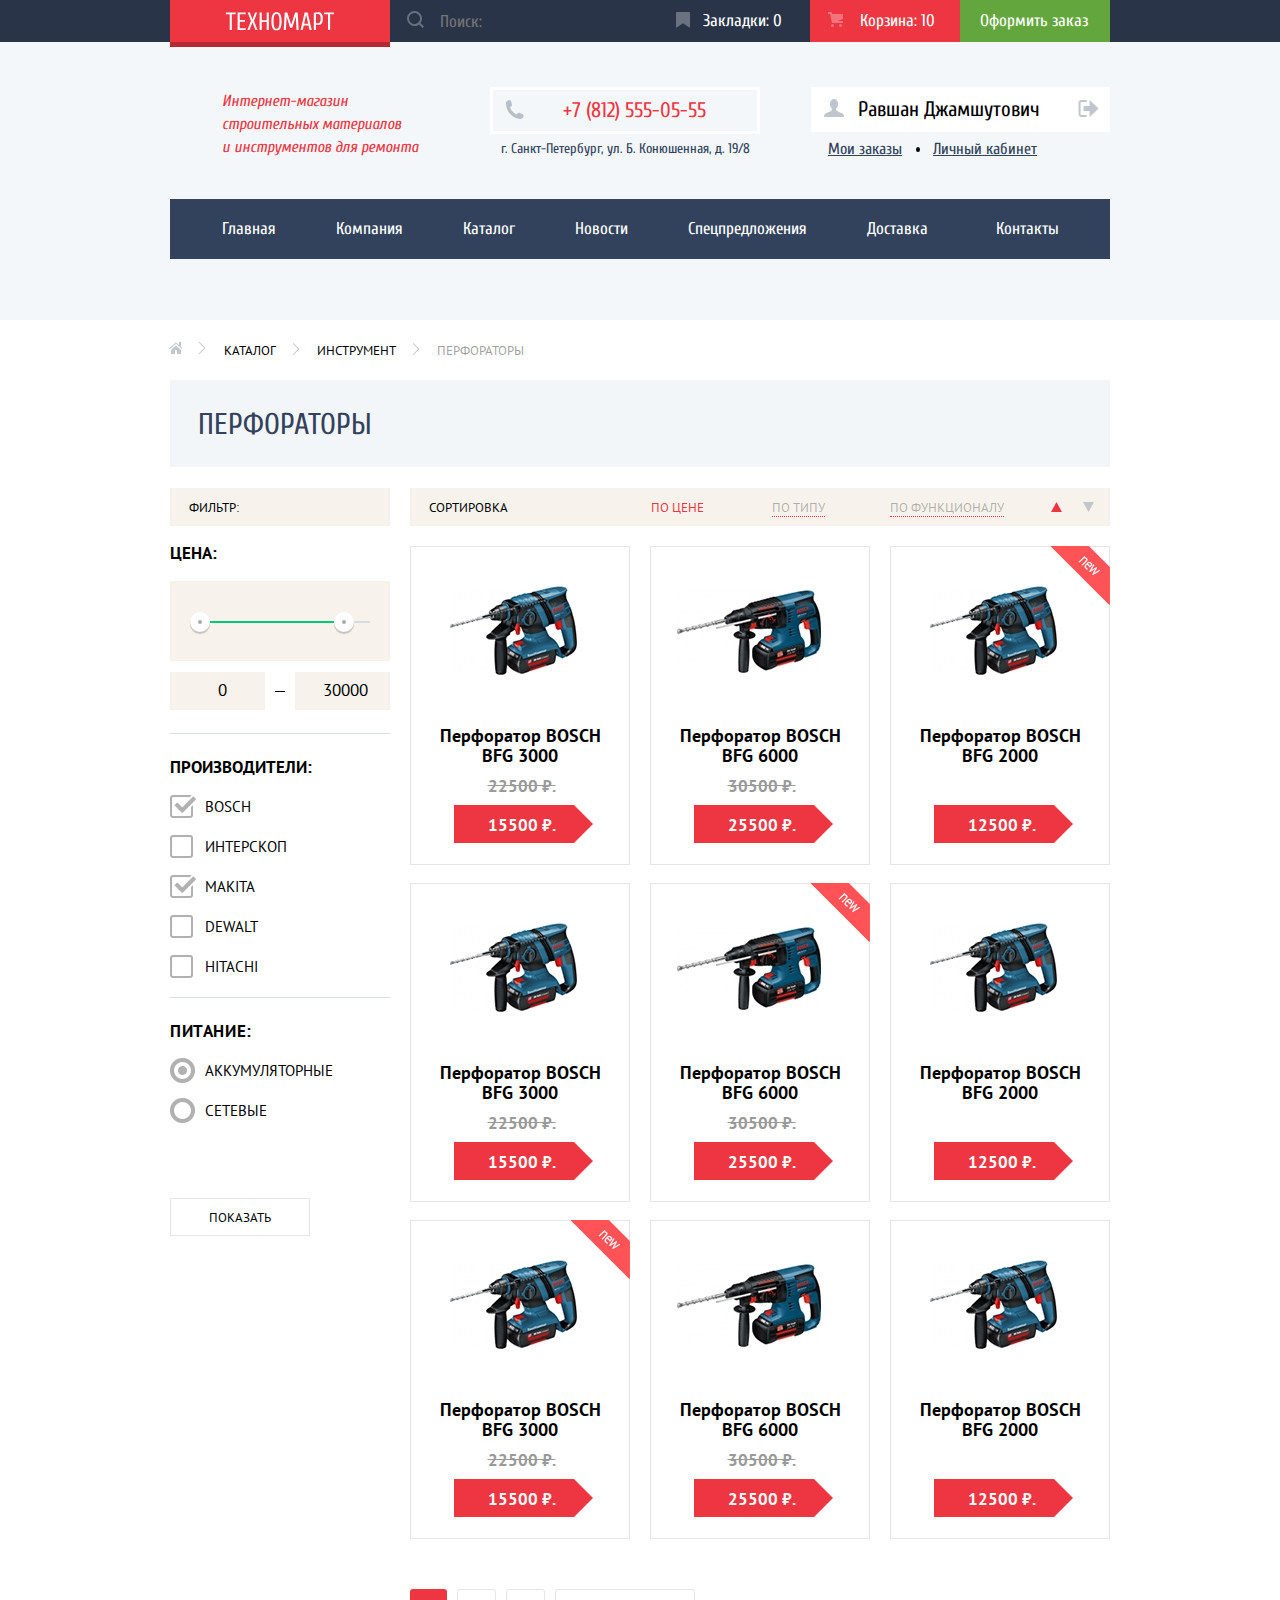
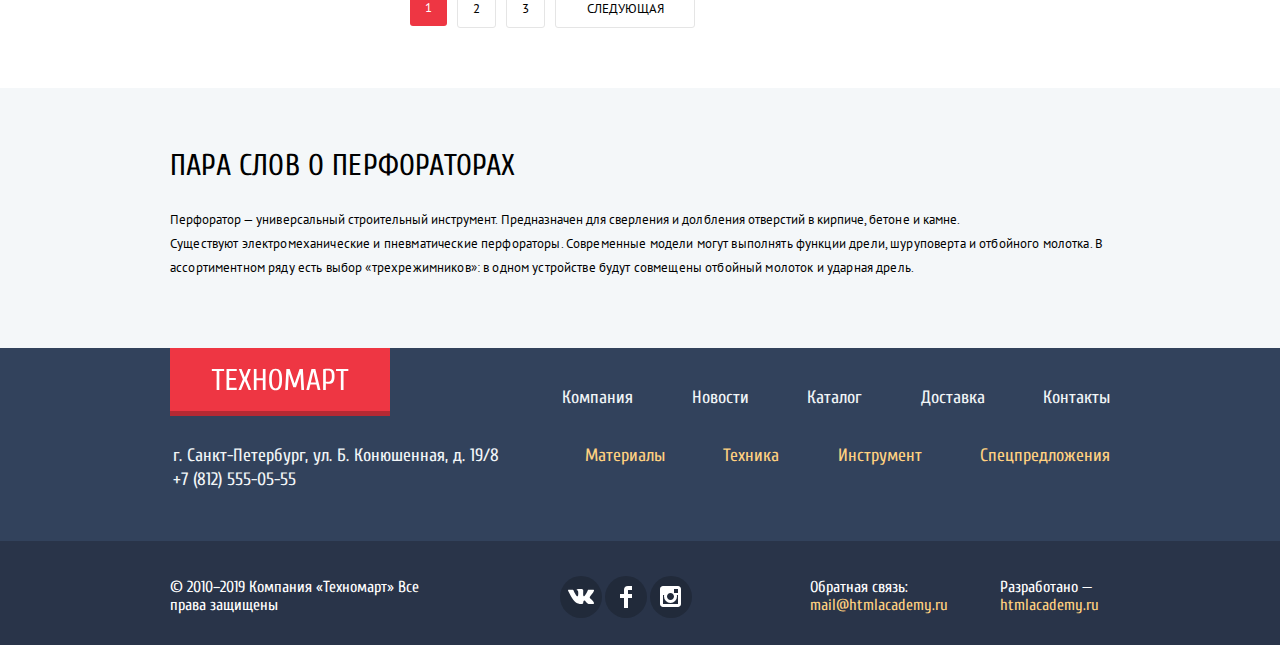
==== commit 52881135: "Last corrections" ====
--- a/catalog.html
+++ b/catalog.html
@@ -24,7 +24,7 @@
          </div>
          <div class="container">
             <div class="header-wrapper">
-               <h1>Интернет-магазин строительных материалов<br> и инструментов для ремонта</h1>
+               <p class="inner-former-title">Интернет-магазин строительных материалов и&nbsp;инструментов для ремонта</p>
                <div class="header-contacts">
                   <a href="tel:+78125550555">+7 (812) 555-05-55</a>
                   <p>г. Санкт-Петербург, ул. Б. Конюшенная, д. 19/8</p>
@@ -56,11 +56,12 @@
       <main class="catalog-content">
          <div class="container">
             <ul class="breadcrumbs">
+               <li class="list-home"><a class="breadcrumb-first-child" href="index.html" aria-label="Домой на главную страницу"></a></li>
                <li class="breadcrumb-second-child"><a href="сatalog.html">Каталог</a></li>
                <li><a class="breadcrumb" href="instrument.html">Инструмент</a></li>
-               <li><a class="breadcrumb-current">Перфораторы</a></li>
+               <li class="list-current"><a class="breadcrumb-current">Перфораторы</a></li>
             </ul>
-            <h2 class="catalog-title">Перфораторы</h2>
+            <h1 class="catalog-title">Перфораторы</h1>
             <div class="catalog-columns">
                <section class="catalog-filters">
                   <form class="filters-form" action="#" method="get">
@@ -170,7 +171,7 @@
                               <a class="button-common button-marks" href="#">В закладки</a>
                            </div>
                            <div class="catalog-item-image">
-                              <img src="img/Perforator-1.jpg" width="218" height="170" alt="Перфоратор BOSCH BFG 3000">
+                              <img src="img/perforator-second.jpg" width="218" height="170" alt="Перфоратор BOSCH BFG 3000">
                            </div>
                            <div class="catalog-item-name">
                               <span class="catalog-item-brand">Перфоратор BOSCH</span>
@@ -188,7 +189,7 @@
                               <a class="button-common button-marks" href="#">В закладки</a>
                            </div>
                            <div class="catalog-item-image">
-                              <img src="img/Perforator-2.jpg" width="218" height="170" alt="Перфоратор BOSCH BFG 6000">
+                              <img src="img/perforator-third.jpg" width="218" height="170" alt="Перфоратор BOSCH BFG 6000">
                            </div>
                            <div class="catalog-item-name">
                               <span class="catalog-item-brand">Перфоратор BOSCH</span>
@@ -206,7 +207,7 @@
                               <a class="button-common button-marks" href="#">В закладки</a>
                            </div>
                            <div class="catalog-item-image">
-                              <img src="img/Perforator-1.jpg" width="218" height="170" alt="Перфоратор BOSCH BFG 2000">
+                              <img src="img/perforator-second.jpg" width="218" height="170" alt="Перфоратор BOSCH BFG 2000">
                            </div>
                            <div class="catalog-item-name">
                               <span class="catalog-item-brand">Перфоратор BOSCH</span>
@@ -224,7 +225,7 @@
                               <a class="button-common button-marks" href="#">В закладки</a>
                            </div>
                            <div class="catalog-item-image">
-                              <img src="img/Perforator-1.jpg" width="218" height="170" alt="Перфоратор BOSCH BFG 3000">
+                              <img src="img/perforator-second.jpg" width="218" height="170" alt="Перфоратор BOSCH BFG 3000">
                            </div>
                            <div class="catalog-item-name">
                               <span class="catalog-item-brand">Перфоратор BOSCH</span>
@@ -242,7 +243,7 @@
                               <a class="button-common button-marks" href="#">В закладки</a>
                            </div>
                            <div class="catalog-item-image">
-                              <img src="img/Perforator-2.jpg" width="218" height="170" alt="Перфоратор BOSCH BFG 6000">
+                              <img src="img/perforator-third.jpg" width="218" height="170" alt="Перфоратор BOSCH BFG 6000">
                            </div>
                            <div class="catalog-item-name">
                               <span class="catalog-item-brand">Перфоратор BOSCH</span>
@@ -260,7 +261,7 @@
                               <a class="button-common button-marks" href="#">В закладки</a>
                            </div>
                            <div class="catalog-item-image">
-                              <img src="img/Perforator-1.jpg" width="218" height="170" alt="Перфоратор BOSCH BFG 2000">
+                              <img src="img/perforator-second.jpg" width="218" height="170" alt="Перфоратор BOSCH BFG 2000">
                            </div>
                            <div class="catalog-item-name">
                               <span class="catalog-item-brand">Перфоратор BOSCH</span>
@@ -278,7 +279,7 @@
                               <a class="button-common button-marks" href="#">В закладки</a>
                            </div>
                            <div class="catalog-item-image">
-                              <img src="img/Perforator-1.jpg" width="218" height="170" alt="Перфоратор BOSCH BFG 3000">
+                              <img src="img/perforator-second.jpg" width="218" height="170" alt="Перфоратор BOSCH BFG 3000">
                            </div>
                            <div class="catalog-item-name">
                               <span class="catalog-item-brand">Перфоратор BOSCH</span>
@@ -296,7 +297,7 @@
                               <a class="button-common button-marks" href="#">В закладки</a>
                            </div>
                            <div class="catalog-item-image">
-                              <img src="img/Perforator-2.jpg" width="218" height="170" alt="Перфоратор BOSCH BFG 3000">
+                              <img src="img/perforator-third.jpg" width="218" height="170" alt="Перфоратор BOSCH BFG 3000">
                            </div>
                            <div class="catalog-item-name">
                               <span class="catalog-item-brand">Перфоратор BOSCH</span>
@@ -314,7 +315,7 @@
                               <a class="button-common button-marks" href="#">В закладки</a>
                            </div>
                            <div class="catalog-item-image">
-                              <img src="img/Perforator-1.jpg" width="218" height="170" alt="Перфоратор BOSCH BFG 2000">
+                              <img src="img/perforator-second.jpg" width="218" height="170" alt="Перфоратор BOSCH BFG 2000">
                            </div>
                            <div class="catalog-item-name">
                               <span class="catalog-item-brand">Перфоратор BOSCH</span>
@@ -373,19 +374,13 @@
                   </div>
                   <ul class="social-media">
                      <li>
-                        <a href="#" aria-label="Техномарт в Контакте">
-                           <p class="social vkontakte"></p>
-                        </a>
+                        <a class="social vkontakte" href="#" aria-label="Техномарт в Контакте"></a>
                      </li>
                      <li>
-                        <a href="#" aria-label="Техномарт на Фейсбуке">
-                           <p class="social facebook"></p>
-                        </a>
+                        <a class="social facebook" href="#" aria-label="Техномарт на Фейсбуке"></a>
                      </li>
                      <li>
-                        <a href="#" aria-label="Техномарт в Инстаграме">
-                           <p class="social instagram"></p>
-                        </a>
+                        <a class="social instagram" href="#" aria-label="Техномарт в Инстаграме"></a>
                      </li>
                   </ul>
                   <div class="footer-feedback">
--- a/css/style.min.css
+++ b/css/style.min.css
@@ -1 +1 @@
-html,body{margin:0;font-family:"PT Sans","Arial",sans-serif;font-size:18px;line-height:20px;font-weight:700;background-color:#fff}a{text-decoration:none}.main-header{color:#fff;font-family:"Cuprum","Arial",sans-serif;font-size:17px;font-weight:400;line-height:18px;background-color:#f4f7f9;min-height:320px}.button-common{background-color:#ee3643;text-align:center;padding-top:10px;padding-bottom:10px;color:#fff;font-family:"Cuprum","Arial",sans-serif;font-size:14px;font-weight:400;line-height:18px;text-transform:uppercase;border-radius:3px}.button-common.popular{display:inline-block;vertical-align:top;min-width:253px}.button-common:hover,.button-common:focus{background-color:#ca2c37}.button-common:active{background-color:#ba2732}.main-header h1{color:#ee3643;font-size:16px;font-style:italic;line-height:23px;margin-top:3px;margin-bottom:0;padding:0;width:200px;font-weight:400;font-family:"Cuprum","PT Sans","Arial",sans-serif}.menu-wrapper{width:100%;background-color:#293449}.container{width:940px;margin:0 auto;padding-left:10px;padding-right:10px}.header-user-menu{background-color:#293449;margin-bottom:45px;display:flex}.header-user-menu a{color:#fff;font-family:"Cuprum","Arial",sans-serif;font-size:17px;font-weight:400;line-height:18px;padding-top:12px;padding-bottom:12px;margin:0}.user-menu-logo{width:220px;box-shadow:inset 0 -5px 0 rgba(0,0,0,0.24);background-color:#ee3643;position:absolute;z-index:10}.user-menu-logo:hover,.user-menu-logo:focus{box-shadow:inset 0 -5px 0 0 rgba(0,0,0,0.24);background-color:#ca2c37}.user-menu-logo:active{box-shadow:inset 0 -5px 0 0 rgba(0,0,0,0.24);background-color:#ba2732}.header-user-menu form{position:relative;margin-left:220px;flex-grow:1}.header-user-menu input{position:relative;margin:0;padding:0;box-sizing:border-box;width:100%;height:100%;background-color:#293449;border:none;color:#fff;font-family:"Cuprum","Arial",sans-serif;font-size:17px;font-weight:400;line-height:18px;padding-left:50px;background-image:url(../img/icon-search-passive.png);background-repeat:no-repeat;background-position:17px 11px}.header-user-menu input::before,.header-user-menu input::after{content:"";visibility:hidden}.header-user-menu input::before{background-image:url(../img/icon-search-hover.png)}.header-user-menu input::after{background-image:url(../img/icon-search-active.png)}.header-user-menu input:hover{background-color:#212a3a;background-image:url(../img/icon-search-hover.png)}.header-user-menu input:focus{background-color:#fff;color:#000;background-image:url(../img/icon-search-active.png)}.header-user-menu a:nth-child(3){margin-left:auto;padding-left:54px;padding-right:28px;position:relative}.header-user-menu a:nth-child(4){padding-left:50px;padding-right:31px;position:relative}.header-user-menu a:last-child{background-color:#63a63e;padding-left:20px;padding-right:22px}.marks-link::before{content:"";position:absolute;left:27px;top:12px;width:14px;height:16px;background-image:url(../img/icon-mark.png);background-repeat:no-repeat;opacity:.3}.basket-link::before{content:"";position:absolute;left:18px;top:12px;width:15px;height:15px;background-image:url(../img/icon-basket.png);background-repeat:no-repeat;opacity:.3}.basket-link.no-empty{background-color:#ee3643}.header-user-menu a:nth-child(3):hover,.header-user-menu a:nth-child(3):focus,.header-user-menu a:nth-child(4):hover,.header-user-menu a:nth-child(4):focus{background-color:#212a3a}.header-user-menu a:nth-child(3):hover::before,.header-user-menu a:nth-child(3):focus::before,.header-user-menu a:nth-child(4):hover::before,.header-user-menu a:nth-child(4):focus::before{opacity:1}.header-user-menu a:nth-child(3):active,.header-user-menu a:nth-child(4):active{background-color:#161d29;opacity:.6}.header-user-menu a:nth-child(3):active::before,.header-user-menu a:nth-child(4):active::before{background-color:#161d29;opacity:.5}.header-user-menu a:last-child:hover,.header-user-menu a:last-child:focus{background-color:#5fbb2d}.header-user-menu a:last-child:active{background-color:#518534;opacity:.5}.header-wrapper{display:flex;justify-content:flex-end;margin-bottom:38px}.header-contacts{width:270px;text-align:center;margin-left:68px}.header-contacts a{display:block;padding-top:10px;padding-bottom:10px;padding-left:19px;color:#ee3643;font-family:"Cuprum","Arial",sans-serif;font-size:21px;font-weight:400;line-height:21px;border:3px solid #fff;margin:0;position:relative}.header-contacts a::before{content:"";display:block;position:absolute;left:12px;width:19px;height:19px;background-image:url(../img/icon-phone.svg);background-repeat:no-repeat}.header-contacts p{color:#32425c;font-family:"Cuprum","Arial",sans-serif;font-size:14px;font-weight:400;line-height:24px;margin:0;padding:0;padding-top:3px}.local-user-navigation{margin:0;padding:0;align-self:flex-start;min-width:281px;display:flex;justify-content:space-between;margin-left:69px}.user-navigation-button{color:#000;font-family:"Cuprum","Arial",sans-serif;font-size:21px;font-weight:400;line-height:21px;padding-top:12px;padding-bottom:12px;background-color:#fff}.button-login{padding-left:48px;padding-right:27px;position:relative}.button-login::before{content:"";position:absolute;left:14px;top:14px;background-image:url(../img/icon-login.svg);width:20px;height:17px;background-repeat:no-repeat;opacity:.3}.button-register{padding-left:25px;padding-right:25px}.user-navigation-button:hover,.user-navigation-button:focus{color:#ee3643}.button-login:hover::before,.button-login:focus::before{opacity:1}.user-navigation-button:active{color:rgba(0,0,0,0.3)}.button-login:active::before{opacity:.3}.inner-page .header-user-menu a:nth-child(4){padding-right:25px}.inner-page.local-user-navigation{width:299px;margin-left:51px;display:flex;flex-direction:column}.user-menu{background-color:#fff;padding-top:12px;padding-bottom:12px;color:#000;font-family:"Cuprum","Arial",sans-serif;font-size:21px;font-weight:400;line-height:21px;position:relative;margin-bottom:8px}.user-menu a{color:#000;font-family:"Cuprum","Arial",sans-serif;font-size:21px;font-weight:400;line-height:21px;box-sizing:border-box}.user-menu-logged{padding-left:47px;position:relative}.user-menu-logged::before{content:"";position:absolute;left:13px;width:20px;height:18px;background-image:url(../img/icon-user.svg);background-repeat:no-repeat;opacity:.3}.user-menu-logged:hover::before,.user-menu-logged:focus::before{opacity:1}.user-menu-logged:active{color:rgba(0,0,0,0.3)}.user-menu-logged:active::before{opacity:.3}.user-menu-logout{position:absolute;top:13px;right:11px;opacity:.3}.user-menu-logout:hover,.user-menu-logout:focus{opacity:1}.user-menu-logout:active{opacity:.3}.personal-data a{color:#32425c;font-family:"Cuprum","Arial",sans-serif;font-size:16px;font-weight:400;line-height:18px;text-decoration:underline;position:relative}.personal-data a:first-child{padding-left:17px}.personal-data a:last-child{padding-left:27px}.personal-data a:hover,.personal-data a:focus{color:#ee3643}.personal-data a:active{color:#000;opacity:.3}.my-orders::after{content:"";position:absolute;top:7px;left:105px;width:4px;height:5px;background-color:#000;border-radius:50%}.main-header-navigation{background-color:#32425c}.main-header-navigation ul{list-style:none;margin:0;padding:0;padding-left:22px;display:flex;flex-wrap:wrap}.main-header-navigation a{color:#fff;font-family:"Cuprum","Arial",sans-serif;font-size:17px;font-weight:400;line-height:17px;display:block;padding:21px 30px 22px}.main-header-navigation li:hover,.main-header-navigation li:focus{background-color:#293449}.main-header-navigation li:last-child{padding-left:8px}.main-header-navigation li:active{background-color:#1d2739;opacity:.5}.promo ul{list-style:none;padding:0;margin-top:59px;margin-bottom:50px;display:flex;flex-wrap:wrap;justify-content:space-between}.promo-list-item{width:300px;height:123px;margin-bottom:20px;box-sizing:border-box;color:#fff;font-family:"Cuprum","Arial",sans-serif;font-size:24px;font-weight:700;line-height:30px;position:relative;padding:20px 10px 22px 22px}.promo-list-item:first-child{background-color:#ffbf47;position:relative}.promo-list-item:first-child:before{content:"";width:60px;height:59px;background-image:url(../img/new_flag.png);background-repeat:no-repeat;position:absolute;top:0;right:0}.promo-list-item:first-child:after{content:"";width:44px;height:65px;background-image:url(../img/materials.svg);background-repeat:no-repeat;position:absolute;right:43px;top:31px}.promo-list-item:nth-child(2){background-color:#3bbce3;position:relative}.promo-list-item:nth-child(2):after{content:"";width:75px;height:61px;background-image:url(../img/instruments.svg);background-repeat:no-repeat;position:absolute;right:28px;top:33px}.promo-list-item:nth-child(3){background-color:#dc91d8;position:relative}.promo-list-item:nth-child(3):after{content:"";width:78px;height:62px;background-image:url(../img/technics.svg);background-repeat:no-repeat;position:absolute;right:31px;top:31px}.promo-list-item:nth-child(5){background-color:#8ed78f;position:relative}.promo-list-item:nth-child(5):after{content:"";width:59px;height:72px;background-image:url(../img/discounts.svg);background-repeat:no-repeat;position:absolute;right:45px;top:26px}.button-common.promo-list-button{display:inline-block;vertical-align:top;min-width:135px;background-color:rgba(0,0,0,0.1);position:absolute;bottom:22px;left:24px}.button-common.promo-list-button:hover,.button-common.promo-list-button:focus{background-color:#000;opacity:.2}.button-common.promo-list-button:active{background-color:#000;opacity:.3}.promo-list-item.free-delivery{position:relative;top:93px;left:-22px;background-color:#ffbf47}.promo-list-item.free-delivery:after{content:"";width:78px;height:63px;background-image:url(../img/delivery.svg);background-repeat:no-repeat;position:absolute;right:31px;top:32px}.promo-list-slider{position:relative;width:620px;height:266px;background-color:#32425c}.slider input{position:absolute;display:none}.slider-item:first-child{width:620px;height:266px;background-image:url(../img/slider-drills.jpg);background-repeat:no-repeat;padding-left:24px;padding-top:23px;box-sizing:border-box}.slider-item:last-child{width:620px;height:266px;background-image:url(../img/slider-perforators.jpg);background-repeat:no-repeat;padding-left:24px;padding-top:23px;box-sizing:border-box;position:absolute;top:0;display:none}.slider-item-title h3{margin:0;margin-bottom:2px;padding:0;color:#fff;font-family:"Cuprum","Arial",sans-serif;font-size:36px;font-weight:700;line-height:36px;text-transform:uppercase}.slider-item-title span{color:#fff;font-family:"Cuprum","Arial",sans-serif;font-size:18px;font-weight:400;line-height:24px}.button-common.slider-button{display:inline-block;vertical-align:top;min-width:195px;position:absolute;bottom:22px;padding-left:6px;box-sizing:border-box}.slider-controls label:first-child{position:absolute;top:114px;left:25px;width:22px;height:40px;background-image:url(../img/slider-previous.svg);background-repeat:no-repeat;cursor:pointer;z-index:10}.slider-controls label:last-child{position:absolute;top:114px;right:20px;width:22px;height:40px;background-image:url(../img/slider-next.svg);background-repeat:no-repeat;cursor:pointer;z-index:10}.slider .slider-indicator{width:29px;height:10px;position:absolute;left:295px;bottom:37px;display:flex;justify-content:space-between;z-index:12}.slider-indicator span{width:11px;height:11px;background-color:#fff;border-radius:50%;position:relative}.slider-indicator-active::before{content:"";position:absolute;top:25%;left:25%;width:5px;height:5px;border-radius:50%;background-color:#ee3643}#slider-next:checked~.slider-inner .slider-item:last-child{display:block}.catalog-list{width:940px;display:flex;justify-content:space-between;list-style:none;padding:0}.popular-title{background-color:#f9f5f0;width:940px;margin:0 auto;margin-bottom:19px;box-sizing:border-box;display:flex;justify-content:space-between;align-items:center;padding:25px 24px 26px 29px}.popular-title h2{margin:0;color:#32425c;font-family:"Cuprum","Arial",sans-serif;font-size:30px;font-weight:400;line-height:30px;text-transform:uppercase}.popular-catalog-list{display:flex;flex-wrap:wrap;justify-content:space-between;padding:0}.popular.catalog-item{margin:0}.popular-companies{margin-bottom:65px}.pop-companies-list{list-style:none;margin:0;padding:0;display:flex;flex-wrap:wrap;justify-content:space-between}.pop-companies-list li{width:220px;height:145px;margin-bottom:20px;padding:0;box-sizing:border-box}.pop-companies-list li:hover,.pop-companies-list li:focus{box-shadow:0 10px 25px 0 rgba(41,52,73,0.5)}.pop-companies-list li:active{box-shadow:0 4px 10px 0 rgba(41,52,73,0.5);opacity:.3}.services{width:100%;background-color:#f4f7f9;padding-top:65px}.container .services-title{padding:0;margin:0;margin-bottom:25px;color:#000;font-family:"Cuprum","Arial",sans-serif;font-size:30px;font-weight:400;line-height:30px;text-transform:uppercase}.services p{width:398px;font-family:"PT Sans","Arial",sans-serif;font-weight:400;line-height:24px;font-size:13px;font-weight:400}.services-title-text{letter-spacing:.037px}.services-slider{margin:0;margin-top:69px;position:relative;display:flex}.services-controls{padding:0;margin:0;display:flex;flex-wrap:wrap;flex-direction:column}.services-controls::after{content:"";background-image:url(../img/menu-attribute.png);background-repeat:no-repeat;position:absolute;width:10px;height:279px;left:230px;top:-48px}.services-slider input{position:absolute;display:none}.services-controls label{width:240px;box-sizing:border-box;margin:0;background-color:#32425c;box-shadow:0 1px 0 #293449,inset 0 1px 0 #405069;color:#fff;font-family:"Cuprum","Arial",sans-serif;font-size:21px;font-weight:700;line-height:30px;padding-top:16px;padding-bottom:16px;padding-left:22px;cursor:pointer}.services-controls label:hover{background-color:#293449}#radio-delivery:checked~.services-controls label[for="radio-delivery"],#radio-guarantee:checked~.services-controls label[for="radio-guarantee"],#radio-credit:checked~.services-controls label[for="radio-credit"]{box-shadow:0 1px 0 #ffffff,inset 0 1px 0 #fff;background-color:#fff;color:#32425c;font-family:"Cuprum","Arial",sans-serif;font-size:21px;font-weight:700;line-height:30px}.services-slider ul{list-style:none;margin:0;padding:0;margin-left:80px;position:relative}.services-inner-slider li{width:619px;min-height:272px;margin:0;padding:0;background-color:#f3f7f8}.services-inner-slider li:first-child{background-image:url(../img/delivery-service.png);background-repeat:no-repeat;background-position:100% 80%}.services-inner-slider li:nth-child(2){background-image:url(../img/guarantee-service.png);background-repeat:no-repeat;background-position:100% 0;position:absolute;top:0;display:none}.services-inner-slider li:nth-child(3){background-image:url(../img/credit-service.png);background-repeat:no-repeat;background-position:100% 0;position:absolute;top:0;display:none}.services-slide h3{color:#32425c;font-family:"Cuprum","Arial",sans-serif;font-size:36px;font-weight:400;line-height:36px;text-transform:uppercase;margin:0;padding-bottom:10px}.button-common.send-request{display:inline-block;vertical-align:top;background-color:#ff5357;min-width:195px;margin-top:12px}.button-common.send-request:hover,.button-common.send-request:focus{background-color:#ca2c37}.button-common.send-request:active{background-color:#ba2732}#radio-guarantee:checked~.services-inner-slider li:nth-child(2){display:block}#radio-credit:checked~.services-inner-slider li:nth-child(3){display:block}.delivery-types{padding-top:80px;padding-bottom:86px;display:flex;justify-content:space-between}.delivery-offer{width:519px}.delivery-offer b{font-family:"Cuprum","Arial",sans-serif;font-size:30px;font-weight:400;line-height:30px;text-transform:uppercase}.delivery-offer p{font-family:"PT Sans","Arial",sans-serif;font-size:13px;font-weight:400;line-height:24px;margin-top:25px;letter-spacing:.05px}.delivery-offer span{letter-spacing:.135px}.delivery-offer ul{list-style:none;padding:0;margin:0}.delivery-offer li{font-family:"Cuprum","Arial",sans-serif;font-size:18px;font-weight:400;position:relative;padding-left:35px;padding-bottom:5px;line-height:35px}.delivery-offer li::before{content:"";width:25px;height:2px;background-color:#ee3643;position:absolute;top:16px;left:0}.button-common.company-details{display:inline-block;vertical-align:top;min-width:220px;margin-top:24px}.direction{width:300px}.direction b{font-family:"Cuprum","Arial",sans-serif;font-size:30px;font-weight:400;line-height:30px;text-transform:uppercase}.direction p{font-family:"PT Sans","Arial",sans-serif;font-size:13px;font-weight:400;line-height:24px;padding:0;margin-bottom:0;margin-top:27px}.direction img{margin-top:30px;margin-bottom:35px}.button-common.feedback{display:inline-block;vertical-align:top;width:100%;padding-left:2px}.breadcrumbs{list-style:none;margin:0;display:flex;flex-wrap:wrap;position:relative;padding:19px 20px 20px 55px}.breadcrumbs a:not(.breadcrumb-current){margin:0;margin-right:41px;color:#000;font-family:"PT Sans","Arial",sans-serif;font-size:13px;font-weight:400;line-height:18px;text-transform:uppercase;position:relative}.breadcrumbs a:not(.breadcrumb-current):after{content:"";position:absolute;top:1px;right:-24px;width:8px;height:12px;background-image:url(../img/icon-right-small.svg);background-repeat:no-repeat}.breadcrumbs a:hover:not(.breadcrumb-current),.breadcrumbs a:focus:not(.breadcrumb-current){text-decoration:underline}.breadcrumb-second-child{position:relative}.breadcrumb-second-child:before{content:"";display:block;width:14px;height:12px;position:absolute;top:3px;left:-57px;background-image:url(../img/icon-home.svg);background-repeat:no-repeat}.breadcrumb-second-child:after{content:"";display:block;width:8px;height:12px;position:absolute;top:4px;left:-26px;background-image:url(../img/icon-right-small.svg);background-repeat:no-repeat}.breadcrumb-current{color:rgba(0,0,0,0.4);font-family:"PT Sans","Arial",sans-serif;font-size:13px;font-weight:400;line-height:18px;text-transform:uppercase;padding-right:20px}.container h2{background-color:#f2f6f8;color:#32425c;font-family:"Cuprum","Arial",sans-serif;font-size:30px;font-weight:400;line-height:30px;text-transform:uppercase;margin:0;margin-bottom:21px;padding-top:30px;padding-left:28px;padding-bottom:27px}.catalog-columns{display:flex;justify-content:space-between;margin-bottom:28px}.catalog-filters{width:220px;padding:0}.filters-form h3{margin:0;color:#000;font-family:"PT Sans","Arial",sans-serif;font-size:13px;font-weight:400;line-height:18px;text-transform:uppercase;padding-left:19px;padding-top:11px;padding-bottom:9px;background-color:#f7f3ec;margin-bottom:12px}.filters-form fieldset{padding:0;margin:0;border:none}.filters-form legend{color:#000;font-family:"PT Sans","Arial",sans-serif;font-size:17px;font-weight:700;line-height:30px;text-transform:uppercase}.source-energy{letter-spacing:.6px}.range-controls{margin-top:13px;background-color:#f7f3ec;position:relative;height:80px;cursor:pointer}.range-controls .scale{width:180px;height:2px;background-color:#d7dcde;position:absolute;top:50%;left:20px}.range-controls .bar{width:80%;height:2px;background-color:#00ca74}.range-toggle{position:absolute;top:39%;width:4px;height:4px;background:#ababab;border:8px solid #fff;border-radius:50%;box-shadow:0 2px 1px 0 rgba(0,1,1,0.2);cursor:pointer}.range-toggle-min{left:20px}.range-toggle-max{left:164px}.price-controls{margin-top:11px;margin-bottom:23px;height:38px;display:flex;justify-content:space-between}.price-controls label{display:inline-block;vertical-align:top;font-family:"PT Sans","Arial",sans-serif;font-size:17px;font-weight:400;line-height:18px;text-transform:uppercase;cursor:pointer}.price-controls .min-price,.price-controls .max-price{width:95px;background-color:#f7f3ec}.price-controls .min-price{padding-left:46px;padding-top:8px;box-sizing:border-box;position:relative}.price-controls .min-price:after{content:"";width:10px;height:1px;background-color:#000;position:absolute;top:50%;left:105px}.price-controls .max-price{padding-top:8px;padding-left:26px;box-sizing:border-box}.price-controls input{width:50px;margin:0;color:inherit;font:inherit;background:none;border:none}.between-filter-underline{width:100%;height:1px;background-color:#d7dcde;margin-bottom:18px}.filters-form ul{margin:0;margin-bottom:15px;padding-left:0;list-style:none;font-weight:400}.filters-form li{color:#000;font-family:"PT Sans","Arial",sans-serif;font-size:15px;line-height:20px;text-transform:uppercase;position:relative;padding-left:35px;padding-top:15px;padding-bottom:5px}.brand-filter label{cursor:pointer}.brand-filter-indicator{display:inline-block;vertical-align:top;position:absolute;top:13px;left:0;width:27px;height:23px;background-image:url(../img/checkbox-off.svg);background-repeat:no-repeat;opacity:.3}.brand-filter input[type="checkbox"]:checked+.brand-filter-indicator{display:inline-block;vertical-align:top;position:absolute;top:13px;left:0;width:27px;height:23px;background-image:url(../img/checkbox-on.svg);background-repeat:no-repeat;opacity:.3}.brand-filter input[type="checkbox"]:hover+.brand-filter-indicator,.brand-filter input[type="checkbox"]:focus+.brand-filter-indicator{opacity:.5}.brand-filter input[type="checkbox"]:disabled~.brand-filter-indicator,.brand-filter input[type="checkbox"]:disabled~.brand-name{opacity:.1}.energy-filter label{cursor:pointer}.energy-filter-indicator{display:inline-block;vertical-align:top;position:absolute;top:12px;left:0;width:25px;height:25px;background-image:url(../img/radio-off.svg);background-repeat:no-repeat;opacity:.3}.energy-filter input[type="radio"]:checked+.energy-filter-indicator{display:inline-block;vertical-align:top;position:absolute;width:25px;height:25px;background-image:url(../img/radio-on.svg);background-repeat:no-repeat;opacity:.3}.energy-filter input[type="radio"]:hover+.energy-filter-indicator,.energy-filter input[type="radio"]:focus+.energy-filter-indicator{opacity:.5}.energy-filter input[type="radio"]:disabled~.energy-filter-indicator,.energy-filter input[type="radio"]:disabled~.energy-type-name{opacity:.1}.filter-input:disabled+label{color:#000;opacity:.5}.button-filters-results{margin-top:57px;border:none;padding-top:10px;padding-bottom:8px;min-width:140px;border:1px solid #e5e5e5;background-color:#fff;color:#000;font-family:"PT Sans","Arial",sans-serif;font-size:13px;font-weight:400;line-height:18px;text-transform:uppercase}.button-filters-results:hover,.button-filters-results:focus{border:1px solid #bdc6ca}.button-filters-results:active{border:1px solid #ee3643}.catalog-offers{width:700px}.catalog-offers .catalog-offers-title{display:block;background-color:#f7f3ec;font-family:"PT Sans","Arial",sans-serif;font-size:13px;font-weight:400;line-height:18px;text-transform:uppercase;padding-left:19px;padding-top:11px;padding-bottom:9px;margin-bottom:20px}.main-offers-title{display:inline-block;margin:0;padding:0;font-family:"PT Sans","Arial",sans-serif;font-size:13px;font-weight:400;margin-right:140px;font-weight:400;color:rgba(0,0,0,1)}.catalog-offers-current{margin-right:65px;color:#ee3643}.catalog-offers-title a:not(.catalog-offers-current){color:rgba(0,0,0,0.3)}.catalog-offers-title a:nth-child(3){margin-right:62px}.catalog-offers-title a:nth-child(4){margin-right:44px}.catalog-offers-title a:not(.catalog-offers-current):not(.button-filter){border-bottom:1px dotted #ee3643}.catalog-offers-title a:hover:not(.catalog-offers-current):not(.button-filter),.catalog-offers-title a:focus:not(.catalog-offers-current):not(.button-filter){color:#000;border-bottom:1px solid #ee3643}.button-filter{cursor:pointer;border-bottom:none}.button-filter.up{margin-right:18px}.button-filter:hover path{fill:#000}.button-filter.catalog-button-current path{fill:#ee3643}.button-filter{cursor:pointer}.catalog-offers ul{list-style:none;padding:0;margin:0;margin-bottom:32px;width:700px;display:flex;flex-wrap:wrap;justify-content:flex-start}.catalog-item{width:218px;margin-right:20px;margin-bottom:18px;border:1px solid #e5e5e5;background-color:#fff;position:relative;display:flex;flex-direction:column;justify-content:space-between}.catalog-item:nth-child(3n){margin-right:0}.catalog-item:hover,.catalog-item:focus{box-shadow:0 10px 25px 0 rgba(41,52,73,0.5)}.catalog-item h3{font-family:"PT Sans","Arial",sans-serif;font-size:18px;font-weight:700;line-height:20px;margin:0}.catalog-item .flag{width:60px;height:59px;position:absolute;right:-1px;top:-1px;overflow:hidden;text-indent:-1000px;background-image:url(../img/new_flag.png);background-repeat:no-repeat;z-index:11}.catalog-item-image{margin-bottom:5px}.catalog-item-buttons{position:absolute;background-color:rgba(255,255,255,1);z-index:10;width:218px;height:170px;padding-top:43px;padding-left:41px;box-sizing:border-box;display:none;margin:0}.button-common.button-buy{display:inline-block;vertical-align:top;position:relative;min-width:135px;padding-top:10px;padding-bottom:10px;box-sizing:border-box;box-shadow:inset 0 -3px 0 #367315;background-color:#63a63e;color:#fff;font-size:14px;font-weight:400;line-height:18px;text-transform:uppercase;margin-bottom:8px}.catalog-item:hover .catalog-item-buttons,.catalog-item:focus .catalog-item-buttons{display:block}.catalog-item-buttons .button-buy:hover,.catalog-item-buttons .button-buy:focus{box-shadow:inset 0 -3px 0 #367315;background-color:#5fbb2d}.catalog-item-buttons .button-buy:active{background-color:#518534}.button-buy::before{content:"";width:15px;height:15px;position:absolute;left:12px;background-image:url(../img/icon-basket.png);background-repeat:no-repeat;opacity:.3}.button-buy:hover::before,.button-buy:focus::before,.button-buy:active::before{opacity:1}.button-common.button-marks{position:relative;display:inline-block;vertical-align:top;min-width:135px;padding-top:10px;padding-bottom:7px;box-sizing:border-box;color:#32425c;font-size:14px;font-weight:400;line-height:18px;text-transform:uppercase;background-color:#fff;border:3px solid #63a63e;border-radius:3px;box-sizing:border-box}.catalog-item-buttons .button-marks:hover,.catalog-item-buttons .button-marks:focus{border:3px solid #32425c}.catalog-item-buttons .button-marks:active{border:3px solid #32425c;opacity:.3}.catalog-item-name{color:#000;font-family:"PT Sans","Arial",sans-serif;font-size:18px;font-weight:700;line-height:20px;margin-bottom:10px;display:flex;flex-direction:column;align-items:center}.catalog-item-price{text-align:center}.catalog-item-price del{color:#999;font-family:"PT Sans","Arial",sans-serif;font-size:17px;font-weight:700;line-height:18px;text-decoration:line-through;text-transform:uppercase;padding:0;margin-left:3px}.catalog-item-price p{margin-top:9px;margin-bottom:21px;margin-right:13px}.catalog-item-price span{display:inline-block;vertical-align:top;margin:0;padding-top:10px;padding-left:17px;box-sizing:border-box;width:120px;height:38px;background-color:#ee3643;color:#fff;font-family:"PT Sans","Arial",sans-serif;font-size:17px;font-weight:700;text-transform:uppercase;position:relative}.catalog-item-price span::after{content:"";position:absolute;left:120px;top:0;border:19.3px solid #ee3643;border-right-width:0;border-top-color:transparent;border-bottom-color:transparent}.pagination-list{width:292px;display:flex;flex-wrap:wrap}.pagination-list li{margin-right:10px}.pagination-list a{display:flex;width:37px;height:37px;border:1px solid #e5e5e5;background-color:#fff;border-radius:3px;color:#000;font-family:"PT Sans","Arial",sans-serif;font-size:13px;font-weight:400;line-height:18px}.pagination-current a{background-color:#ee3643;color:#fff;border:none;cursor:default}.pagination-list span{margin:auto}.pagination-next a{width:138px;text-transform:uppercase}.pagination-list a:hover:not(.current-pagination-link),.pagination-list a:focus:not(.current-pagination-link){border:1px solid #bdc6ca}.pagination-list a:active:not(.current-pagination-link){border:1px solid #ee3643}.catalog-item-about{width:100%;margin:0;background-color:#f4f7f9;padding-top:63px;padding-bottom:68px}.catalog-item-about h2{margin:0;padding:0;font-family:"Cuprum","Arial",sans-serif;font-size:30px;font-weight:400;line-height:30px;letter-spacing:.19px;text-transform:uppercase}.catalog-item-about p{font-family:"PT Sans","Arial",sans-serif;line-height:24px;font-size:13px;font-weight:400;margin:0;padding-top:27px;letter-spacing:.03px}.catalog-item-about span{letter-spacing:.145px}.main-footer{background-color:#32425c;width:100%}.container{width:940px;margin:0 auto}.main-footer ul{list-style:none}.footer-navigation{display:flex;flex-wrap:wrap;align-content:flex-start;justify-content:space-between}.footer-menu-logo{width:220px;box-shadow:inset 0 -5px 0 rgba(0,0,0,0.24);background-color:#ee3643;display:flex;margin:0;margin-bottom:28px;box-sizing:border-box;cursor:pointer;padding:20px 41px 25px}.footer-menu-logo:hover,.footer-menu-logo:focus{box-shadow:inset 0 -5px 0 0 rgba(0,0,0,0.24);background-color:#ca2c37}.footer-menu-logo:active{box-shadow:inset 0 -5px 0 0 rgba(0,0,0,0.24);background-color:#ba2732}.footer-site-navigation{display:flex;flex-wrap:wrap;justify-content:space-between;margin:0;padding:0;padding-top:38px;width:548px}.footer-site-navigation a{color:#f1f5f7;font-family:"Cuprum","Arial",sans-serif;font-size:18px;font-weight:400;line-height:24px}.footer-site-navigation a:hover,.footer-site-navigation a:focus{text-decoration:underline}.footer-site-navigation a:active{opacity:.5;text-decoration:none}.footer-navigation .address{color:#f1f5f7;font-family:"Cuprum","Arial",sans-serif;font-size:18px;font-weight:400;line-height:24px;margin:0;margin-bottom:49px;padding:0;padding-left:3px;width:330px}.footer-offer-navigation{display:flex;flex-wrap:wrap;justify-content:space-between;margin:0;padding:0;width:525px}.footer-offer-navigation a{color:#ffd180;font-family:"Cuprum","Arial",sans-serif;font-size:18px;font-weight:400;line-height:24px}.footer-offer-navigation a:hover,.footer-offer-navigation a:focus{text-decoration:underline}.footer-offer-navigation a:active{opacity:.5;text-decoration:none}.footer-wrapper{width:100%;background-color:#293449}.footer-about-us{display:flex;justify-content:space-between;color:#fff;font-family:"Cuprum","Arial",sans-serif;font-size:16px;font-weight:400;line-height:18px;padding-top:15px;padding-bottom:11px}.footer-about-us .copyright{width:250px;margin:0;padding:0;padding-top:22px}.footer-about-us .social-media{width:132px;margin:0;padding:0;padding-top:4px;margin-left:22px;display:flex;flex-wrap:wrap;justify-content:space-between;align-items:center}.social.vkontakte{width:42px;height:42px;background-color:#212a3a;border-radius:50%;position:relative}.social.vkontakte:after{content:"";display:block;width:26px;height:15px;background-image:url(../img/vk-icon.svg);background-repeat:no-repeat;position:absolute;top:13px;left:8px}.social.facebook{width:42px;height:42px;background-color:#212a3a;border-radius:50%;position:relative}.social.facebook:after{content:"";display:block;width:12px;height:22px;background-image:url(../img/fb-icon.svg);background-repeat:no-repeat;position:absolute;top:10px;left:15px}.social.instagram{width:42px;height:42px;background-color:#212a3a;border-radius:50%;position:relative}.social.instagram:after{content:"";display:block;width:21px;height:21px;background-image:url(../img/insta-icon.svg);background-repeat:no-repeat;position:absolute;top:10px;left:10px}.social:hover,.social:focus,.social:active{background-color:#ee3643}.footer-feedback{width:300px;display:flex;justify-content:space-between;align-items:center;margin:0;padding:0}.footer-feedback p:last-child{padding-left:52px}.feedback-email,.site-founders{color:#ffd180;font-family:"Cuprum","Arial",sans-serif;font-size:16px;font-weight:400;line-height:18px}.feedback-email:hover,.feedback-email:focus,.site-founders:hover,.site-founders:focus{text-decoration:underline}.feedback-email:active,.site-founders:active{color:#ee3643;text-decoration:none}@keyframes bounce{0%{transform:translateY(-2000px)}70%{transform:translateY(30px)}90%{transform:translateY(-10px)}100%{transform:translateY(0)}}@keyframes shake{0%,100%{transform:translateX(0)}10%,30%,50%,70%,90%{transform:translateX(-10px)}20%,40%,60%,80%{transform:translateX(10px)}}.modal{position:fixed;z-index:20;display:none}.modal-show{display:block;animation:bounce .5s}.modal-error{animation:shake .6s}.modal-feedback{top:150px;left:30%;width:620px;background-color:#fff;box-shadow:0 20px 40px rgba(0,0,0,0.75);border-top:7px solid #ee3643;margin:0;padding-top:50px;box-sizing:border-box}.modal-wrapper{padding-left:80px;padding-right:80px;box-sizing:border-box}.feedback-form label{color:#000;font-family:"Cuprum","Arial",sans-serif;font-size:18px;font-weight:400;line-height:18px}.feedback-form p{padding:0;margin:0}.form-authorization{list-style:none;padding:0;margin:0;display:flex;justify-content:space-between}.form-authorization input{width:220px;height:38px;border:2px solid #dee3e4;border-radius:3px;color:#a9a9a9;font-family:"PT Sans","Arial",sans-serif;font-size:13px;font-weight:400;line-height:18px;padding-right:16px;padding-left:15px;box-sizing:border-box;margin-top:10px;margin-bottom:20px}.form-authorization input[type="text"]:hover{border:solid 2px #b5b5b5}.form-authorization input[type="text"]:focus{border:solid 2px #ee3643}.form-for-comments textarea{border:2px solid #dee3e4;border-radius:3px;color:#a9a9a9;font-family:"PT Sans","Arial",sans-serif;font-size:13px;font-weight:400;line-height:18px;box-sizing:border-box;margin-top:10px;box-sizing:border-box;padding:10px 16px 10px 15px}.form-for-comments textarea:hover{border:solid 2px #b5b5b5}.form-for-comments textarea:focus{border:solid 2px #ee3643}.modal-footer{background-color:#f4f4f4;margin-top:30px;padding-top:37px;padding-bottom:37px;box-sizing:border-box}.modal-footer.modal-wrapper{box-sizing:border-box}.button-common.send-feedback{display:inline-block;vertical-align:top;width:100%;cursor:pointer;border:none}.modal-close{position:absolute;border:none;top:9px;right:9px;width:21px;height:21px;font-size:0;cursor:pointer;background-color:transparent}.modal-close::before,.modal-close::after{content:"";position:absolute;width:24px;height:4px;background-color:#ee3643}.modal-close::before{transform:rotate(45deg);right:-2px;top:8px}.modal-close::after{transform:rotate(-45deg);right:-2px;top:8px}.modal.modal-map{top:150px;left:17%;width:940px;height:447px;box-shadow:0 20px 40px rgba(0,0,0,0.75)}.map-static{position:absolute;z-index:20}.map-interactive{position:absolute;z-index:21}.modal-map button{z-index:21}.modal.add-product{top:150px;left:28%;width:620px;background-color:#fff;box-shadow:0 20px 40px rgba(0,0,0,0.75);border-top:7px solid #ee3643;padding-top:75px;box-sizing:border-box}.modal.add-product b{color:#000;font-family:"Cuprum","Arial",sans-serif;font-size:30px;font-weight:400;line-height:30px;padding-left:98px;position:relative}.modal.add-product b::before{content:"";position:absolute;width:66px;height:66px;background-image:url(../img/icon-addition.png);background-repeat:no-repeat;left:0;top:-15px}.add-product .modal-footer{margin-top:65px}.inner.modal-wrapper{display:flex;justify-content:space-between}.inner.modal-wrapper a{display:inline-block;vertical-align:top;min-width:220px}.button-common.keep-on-shopping{background-color:#fff;color:#000}.button-common.keep-on-shopping:hover,.button-common.keep-on-shopping:focus{color:#ee3643}.button-common.keep-on-shopping:active{opacity:.3}.overlay{position:fixed;top:0;left:0;width:100%;height:100%;background-color:#fff;display:none}.visually-hidden:not(focus):not(active),input[type="checkbox"].visually-hidden,input[type="radio"].visually-hidden{position:absolute;width:1px;height:1px;margin:-1px;border:0;padding:0;white-space:nowrap;clip-path:inset(100%);clip:rect(0 0 0 0);overflow:hidden}+html,body{margin:0;font-family:"PT Sans","Arial",sans-serif;font-size:18px;line-height:20px;font-weight:700;background-color:#fff}a{text-decoration:none}.main-header{color:#fff;font-family:"Cuprum","Arial",sans-serif;font-size:17px;font-weight:400;line-height:18px;background-color:#f4f7f9;min-height:320px}.button-common{background-color:#ee3643;text-align:center;padding-top:10px;padding-bottom:10px;color:#fff;font-family:"Cuprum","Arial",sans-serif;font-size:14px;font-weight:400;line-height:18px;text-transform:uppercase;border-radius:3px}.button-common.popular{display:inline-block;vertical-align:top;min-width:253px}.button-common:hover,.button-common:focus{background-color:#ca2c37}.button-common:active{background-color:#ba2732}.main-header h1,.inner-former-title{color:#ee3643;font-size:16px;font-style:italic;line-height:23px;margin-top:3px;margin-bottom:0;padding:0;width:200px;font-weight:400;font-family:"Cuprum","PT Sans","Arial",sans-serif}.menu-wrapper{width:100%;background-color:#293449}.container{width:940px;margin:0 auto;padding-left:10px;padding-right:10px}.header-user-menu{background-color:#293449;margin-bottom:45px;display:flex}.header-user-menu a{color:#fff;font-family:"Cuprum","Arial",sans-serif;font-size:17px;font-weight:400;line-height:18px;padding-top:12px;padding-bottom:12px;margin:0}.user-menu-logo{width:220px;box-shadow:inset 0 -5px 0 rgba(0,0,0,0.24);background-color:#ee3643;position:absolute;z-index:10}.user-menu-logo:hover,.user-menu-logo:focus{box-shadow:inset 0 -5px 0 0 rgba(0,0,0,0.24);background-color:#ca2c37}.user-menu-logo:active{box-shadow:inset 0 -5px 0 0 rgba(0,0,0,0.24);background-color:#ba2732}.header-user-menu form{position:relative;margin-left:220px;flex-grow:1}.header-user-menu input{position:relative;margin:0;padding:0;box-sizing:border-box;width:100%;height:100%;background-color:#293449;border:none;color:#fff;font-family:"Cuprum","Arial",sans-serif;font-size:17px;font-weight:400;line-height:18px;padding-left:50px;background-image:url(../img/icon-search-passive.svg);background-repeat:no-repeat;background-position:17px 11px}.header-user-menu input:hover{background-color:#212a3a;background-image:url(../img/icon-search-hover.svg)}.header-user-menu input:focus{background-color:#fff;color:#000;background-image:url(../img/icon-search.svg)}.header-user-menu a:nth-child(3){margin-left:auto;padding-left:54px;padding-right:28px;position:relative}.header-user-menu a:nth-child(4){padding-left:50px;padding-right:31px;position:relative}.header-user-menu a:last-child{background-color:#63a63e;padding-left:20px;padding-right:22px}.marks-link::before{content:"";position:absolute;left:27px;top:12px;width:14px;height:16px;background-image:url(../img/icon-mark.svg);background-repeat:no-repeat;opacity:.3}.basket-link::before{content:"";position:absolute;left:18px;top:12px;width:15px;height:15px;background-image:url(../img/icon-basket.svg);background-repeat:no-repeat;opacity:.3}.basket-link.no-empty{background-color:#ee3643}.header-user-menu a:nth-child(3):hover,.header-user-menu a:nth-child(3):focus,.header-user-menu a:nth-child(4):hover,.header-user-menu a:nth-child(4):focus{background-color:#212a3a}.header-user-menu a:nth-child(3):hover::before,.header-user-menu a:nth-child(3):focus::before,.header-user-menu a:nth-child(4):hover::before,.header-user-menu a:nth-child(4):focus::before{opacity:1}.header-user-menu a:nth-child(3):active,.header-user-menu a:nth-child(4):active{background-color:#161d29;opacity:.6}.header-user-menu a:nth-child(3):active::before,.header-user-menu a:nth-child(4):active::before{background-color:#161d29;opacity:.5}.header-user-menu a:last-child:hover,.header-user-menu a:last-child:focus{background-color:#5fbb2d}.header-user-menu a:last-child:active{background-color:#518534;opacity:.5}.header-wrapper{display:flex;justify-content:flex-end;margin-bottom:38px}.header-contacts{width:270px;text-align:center;margin-left:68px}.header-contacts a{display:block;padding-top:10px;padding-bottom:10px;padding-left:19px;color:#ee3643;font-family:"Cuprum","Arial",sans-serif;font-size:21px;font-weight:400;line-height:21px;border:3px solid #fff;margin:0;position:relative}.header-contacts a::before{content:"";display:block;position:absolute;left:12px;width:19px;height:19px;background-image:url(../img/icon-phone.svg);background-repeat:no-repeat}.header-contacts p{color:#32425c;font-family:"Cuprum","Arial",sans-serif;font-size:14px;font-weight:400;line-height:24px;margin:0;padding:0;padding-top:3px}.local-user-navigation{margin:0;padding:0;align-self:flex-start;min-width:281px;display:flex;justify-content:space-between;margin-left:69px}.user-navigation-button{color:#000;font-family:"Cuprum","Arial",sans-serif;font-size:21px;font-weight:400;line-height:21px;padding-top:12px;padding-bottom:12px;background-color:#fff}.button-login{padding-left:48px;padding-right:27px;position:relative}.button-login::before{content:"";position:absolute;left:14px;top:14px;background-image:url(../img/icon-login.svg);width:20px;height:17px;background-repeat:no-repeat;opacity:.3}.button-register{padding-left:25px;padding-right:25px}.user-navigation-button:hover,.user-navigation-button:focus{color:#ee3643}.button-login:hover::before,.button-login:focus::before{opacity:1}.user-navigation-button:active{color:rgba(0,0,0,0.3)}.button-login:active::before{opacity:.3}.inner-page .header-user-menu a:nth-child(4){padding-right:25px}.inner-page.local-user-navigation{width:299px;margin-left:51px;display:flex;flex-direction:column}.user-menu{background-color:#fff;padding-top:12px;padding-bottom:12px;color:#000;font-family:"Cuprum","Arial",sans-serif;font-size:21px;font-weight:400;line-height:21px;position:relative;margin-bottom:8px}.user-menu a{color:#000;font-family:"Cuprum","Arial",sans-serif;font-size:21px;font-weight:400;line-height:21px;box-sizing:border-box}.user-menu-logged{padding-left:47px;position:relative}.user-menu-logged::before{content:"";position:absolute;left:13px;width:20px;height:18px;background-image:url(../img/icon-user.svg);background-repeat:no-repeat;opacity:.3}.user-menu-logged:hover::before,.user-menu-logged:focus::before{opacity:1}.user-menu-logged:active{color:rgba(0,0,0,0.3)}.user-menu-logged:active::before{opacity:.3}.user-menu-logout{position:absolute;top:13px;right:11px;opacity:.3}.user-menu-logout:hover,.user-menu-logout:focus{opacity:1}.user-menu-logout:active{opacity:.3}.personal-data a{color:#32425c;font-family:"Cuprum","Arial",sans-serif;font-size:16px;font-weight:400;line-height:18px;text-decoration:underline;position:relative}.personal-data a:first-child{padding-left:17px}.personal-data a:last-child{padding-left:27px}.personal-data a:hover,.personal-data a:focus{color:#ee3643}.personal-data a:active{color:#000;opacity:.3}.my-orders::after{content:"";position:absolute;top:7px;left:105px;width:4px;height:5px;background-color:#000;border-radius:50%}.main-header-navigation{background-color:#32425c}.main-header-navigation ul{list-style:none;margin:0;padding:0;padding-left:22px;display:flex;flex-wrap:wrap}.main-header-navigation a{color:#fff;font-family:"Cuprum","Arial",sans-serif;font-size:17px;font-weight:400;line-height:17px;display:block;padding:21px 30px 22px}.main-header-navigation li:hover,.main-header-navigation li:focus{background-color:#293449}.main-header-navigation li:last-child{padding-left:8px}.main-header-navigation li:active{background-color:#1d2739;opacity:.5}.promo ul{list-style:none;padding:0;margin-top:59px;margin-bottom:50px;display:flex;flex-wrap:wrap;justify-content:space-between}.promo-list-item{width:300px;height:123px;margin-bottom:20px;box-sizing:border-box;color:#fff;font-family:"Cuprum","Arial",sans-serif;font-size:24px;font-weight:700;line-height:30px;position:relative;padding:20px 10px 22px 22px}.promo-list-item:first-child{background-color:#ffbf47;position:relative}.promo-list-item:first-child:before{content:"";width:60px;height:59px;background-image:url(../img/new_flag.png);background-repeat:no-repeat;position:absolute;top:0;right:0}.promo-list-item:first-child:after{content:"";width:44px;height:65px;background-image:url(../img/materials.svg);background-repeat:no-repeat;position:absolute;right:43px;top:31px}.promo-list-item:nth-child(2){background-color:#3bbce3;position:relative}.promo-list-item:nth-child(2):after{content:"";width:75px;height:61px;background-image:url(../img/instruments.svg);background-repeat:no-repeat;position:absolute;right:28px;top:33px}.promo-list-item:nth-child(3){background-color:#dc91d8;position:relative}.promo-list-item:nth-child(3):after{content:"";width:78px;height:62px;background-image:url(../img/technics.svg);background-repeat:no-repeat;position:absolute;right:31px;top:31px}.promo-list-item:nth-child(5){background-color:#8ed78f;position:relative}.promo-list-item:nth-child(5):after{content:"";width:59px;height:72px;background-image:url(../img/discounts.svg);background-repeat:no-repeat;position:absolute;right:45px;top:26px}.button-common.promo-list-button{display:inline-block;vertical-align:top;min-width:135px;background-color:rgba(0,0,0,0.1);position:absolute;bottom:22px;left:24px}.button-common.promo-list-button:hover,.button-common.promo-list-button:focus{background-color:#000;opacity:.2}.button-common.promo-list-button:active{background-color:#000;opacity:.3}.promo-list-item.free-delivery{position:relative;top:93px;left:-22px;background-color:#ffbf47}.promo-list-item.free-delivery:after{content:"";width:78px;height:63px;background-image:url(../img/delivery.svg);background-repeat:no-repeat;position:absolute;right:31px;top:32px}.promo-list-slider{position:relative;width:620px;height:266px;background-color:#32425c}.slider input{position:absolute;display:none}.slider-item:first-child{width:620px;height:266px;background-image:url(../img/slider-drills.jpg);background-repeat:no-repeat;padding-left:24px;padding-top:23px;box-sizing:border-box}.slider-item:last-child{width:620px;height:266px;background-image:url(../img/slider-perforators.jpg);background-repeat:no-repeat;padding-left:24px;padding-top:23px;box-sizing:border-box;position:absolute;top:0;display:none}.slider-item-title h3{margin:0;margin-bottom:2px;padding:0;color:#fff;font-family:"Cuprum","Arial",sans-serif;font-size:36px;font-weight:700;line-height:36px;text-transform:uppercase}.slider-item-title span{color:#fff;font-family:"Cuprum","Arial",sans-serif;font-size:18px;font-weight:400;line-height:24px}.button-common.slider-button{display:inline-block;vertical-align:top;min-width:195px;position:absolute;bottom:22px;padding-left:6px;box-sizing:border-box}.slider-controls label:first-child{position:absolute;top:114px;left:25px;width:22px;height:40px;background-image:url(../img/slider-previous.svg);background-repeat:no-repeat;cursor:pointer;z-index:10}.slider-controls label:last-child{position:absolute;top:114px;right:20px;width:22px;height:40px;background-image:url(../img/slider-next.svg);background-repeat:no-repeat;cursor:pointer;z-index:10}.slider .slider-indicator{width:29px;height:10px;position:absolute;left:295px;bottom:37px;display:flex;justify-content:space-between;z-index:12}.slider-indicator span{width:11px;height:11px;background-color:#fff;border-radius:50%;position:relative}.slider-indicator-active::before{content:"";position:absolute;top:25%;left:25%;width:5px;height:5px;border-radius:50%;background-color:#ee3643}#slider-next:checked~.slider-inner .slider-item:last-child{display:block}.catalog-list{width:940px;display:flex;justify-content:space-between;list-style:none;padding:0}.popular-title{background-color:#f9f5f0;width:940px;margin:0 auto;margin-bottom:19px;box-sizing:border-box;display:flex;justify-content:space-between;align-items:center;padding:25px 24px 26px 29px}.popular-title h2{margin:0;color:#32425c;font-family:"Cuprum","Arial",sans-serif;font-size:30px;font-weight:400;line-height:30px;text-transform:uppercase}.popular-catalog-list{display:flex;flex-wrap:wrap;justify-content:space-between;padding:0}.popular.catalog-item{margin:0}.popular-companies{margin-bottom:65px}.pop-companies-list{list-style:none;margin:0;padding:0;display:flex;flex-wrap:wrap;justify-content:space-between}.pop-companies-list li{width:220px;height:145px;margin-bottom:20px;padding:0;box-sizing:border-box}.pop-companies-list li:hover,.pop-companies-list li:focus{box-shadow:0 10px 25px 0 rgba(41,52,73,0.5)}.pop-companies-list li:active{box-shadow:0 4px 10px 0 rgba(41,52,73,0.5);opacity:.3}.services{width:100%;background-color:#f4f7f9;padding-top:65px}.container .services-title{padding:0;margin:0;margin-bottom:25px;color:#000;font-family:"Cuprum","Arial",sans-serif;font-size:30px;font-weight:400;line-height:30px;text-transform:uppercase}.services p{width:398px;font-family:"PT Sans","Arial",sans-serif;font-weight:400;line-height:24px;font-size:13px;font-weight:400}.services-title-text{letter-spacing:.037px}.services-slider{margin:0;margin-top:69px;position:relative;display:flex}.services-controls{padding:0;margin:0;display:flex;flex-wrap:wrap;flex-direction:column}.services-controls::after{content:"";background-image:url(../img/menu-attribute.png);background-repeat:no-repeat;position:absolute;width:10px;height:279px;left:230px;top:-48px}.services-slider input{position:absolute;display:none}.services-controls label{width:240px;box-sizing:border-box;margin:0;background-color:#32425c;box-shadow:0 1px 0 #293449,inset 0 1px 0 #405069;color:#fff;font-family:"Cuprum","Arial",sans-serif;font-size:21px;font-weight:700;line-height:30px;padding-top:16px;padding-bottom:16px;padding-left:22px;cursor:pointer}.services-controls label:hover{background-color:#293449}#radio-delivery:checked~.services-controls label[for="radio-delivery"],#radio-guarantee:checked~.services-controls label[for="radio-guarantee"],#radio-credit:checked~.services-controls label[for="radio-credit"]{box-shadow:0 1px 0 #ffffff,inset 0 1px 0 #fff;background-color:#fff;color:#32425c;font-family:"Cuprum","Arial",sans-serif;font-size:21px;font-weight:700;line-height:30px}.services-slider ul{list-style:none;margin:0;padding:0;margin-left:80px;position:relative}.services-inner-slider li{width:619px;min-height:272px;margin:0;padding:0;background-color:#f3f7f8}.services-slide .slide-delivery-text{width:275px}.services-slide .slide-guarantees-text{width:375px}.services-inner-slider li:first-child{background-image:url(../img/delivery-service.png);background-repeat:no-repeat;background-position:100% 80%}.services-inner-slider li:nth-child(2){background-image:url(../img/guarantee-service.png);background-repeat:no-repeat;background-position:100% 0;position:absolute;top:0;display:none}.services-inner-slider li:nth-child(3){background-image:url(../img/credit-service.png);background-repeat:no-repeat;background-position:100% 0;position:absolute;top:0;display:none}.services-slide h3{color:#32425c;font-family:"Cuprum","Arial",sans-serif;font-size:36px;font-weight:400;line-height:36px;text-transform:uppercase;margin:0;padding-bottom:10px}.button-common.send-request{display:inline-block;vertical-align:top;background-color:#ff5357;min-width:195px;margin-top:12px}.button-common.send-request:hover,.button-common.send-request:focus{background-color:#ca2c37}.button-common.send-request:active{background-color:#ba2732}#radio-guarantee:checked~.services-inner-slider li:nth-child(2){display:block}#radio-credit:checked~.services-inner-slider li:nth-child(3){display:block}.delivery-types{padding-top:80px;padding-bottom:86px;display:flex;justify-content:space-between}.delivery-offer{width:519px}.delivery-offer b{font-family:"Cuprum","Arial",sans-serif;font-size:30px;font-weight:400;line-height:30px;text-transform:uppercase}.delivery-offer p{font-family:"PT Sans","Arial",sans-serif;font-size:13px;font-weight:400;line-height:24px;margin-top:25px;letter-spacing:.05px}.delivery-offer .delivery-offer-text{width:390px}.delivery-offer span{letter-spacing:.135px}.delivery-offer ul{list-style:none;padding:0;margin:0}.delivery-offer li{font-family:"Cuprum","Arial",sans-serif;font-size:18px;font-weight:400;position:relative;padding-left:35px;padding-bottom:5px;line-height:35px}.delivery-offer li::before{content:"";width:25px;height:2px;background-color:#ee3643;position:absolute;top:16px;left:0}.button-common.company-details{display:inline-block;vertical-align:top;min-width:220px;margin-top:24px}.direction{width:300px}.direction b{font-family:"Cuprum","Arial",sans-serif;font-size:30px;font-weight:400;line-height:30px;text-transform:uppercase}.direction p{width:179px;font-family:"PT Sans","Arial",sans-serif;font-size:13px;font-weight:400;line-height:24px;padding:0;margin-bottom:0;margin-top:27px}.direction img{margin-top:30px;margin-bottom:35px}.button-common.feedback{display:inline-block;vertical-align:top;width:100%;padding-left:2px}.breadcrumbs{list-style:none;margin:0;padding-right:20px;padding-top:19px;padding-bottom:20px;display:flex;flex-wrap:wrap;position:relative}.breadcrumbs a:not(.breadcrumb-first-child):not(.breadcrumb-current){margin:0;margin-right:41px;color:#000;font-family:"PT Sans","Arial",sans-serif;font-size:13px;font-weight:400;line-height:18px;text-transform:uppercase;position:relative}.breadcrumbs a:not(.breadcrumb-first-child):not(.breadcrumb-current):after{content:"";position:absolute;top:1px;right:-24px;width:8px;height:12px;background-image:url(../img/icon-right-small.svg);background-repeat:no-repeat}.breadcrumbs a:hover:not(.breadcrumb-current),.breadcrumbs a:focus:not(.breadcrumb-current){text-decoration:underline}.breadcrumb-first-child{padding-left:14px;position:relative}.breadcrumb-first-child:after{content:"";display:block;position:absolute;top:5px;left:-12px;width:8px;height:12px;background-image:url(../img/icon-right-small.svg);background-repeat:no-repeat}.breadcrumb-first-child:before{content:"";display:block;width:14px;height:12px;position:absolute;top:5px;right:42px;background-image:url(../img/icon-home.svg);background-repeat:no-repeat}.breadcrumb-current{color:rgba(0,0,0,0.4);font-family:"PT Sans","Arial",sans-serif;font-size:13px;font-weight:400;line-height:18px;text-transform:uppercase;padding-right:20px}.catalog-title{background-color:#f2f6f8;color:#32425c;font-family:"Cuprum","Arial",sans-serif;font-size:30px;font-weight:400;line-height:30px;text-transform:uppercase;margin:0;margin-bottom:21px;padding-top:30px;padding-left:28px;padding-bottom:27px}.catalog-columns{display:flex;justify-content:space-between;margin-bottom:28px}.catalog-filters{width:220px;padding:0}.filters-form h3{margin:0;color:#000;font-family:"PT Sans","Arial",sans-serif;font-size:13px;font-weight:400;line-height:18px;text-transform:uppercase;padding-left:19px;padding-top:11px;padding-bottom:9px;background-color:#f7f3ec;margin-bottom:12px}.filters-form fieldset{padding:0;margin:0;border:none}.filters-form legend{color:#000;font-family:"PT Sans","Arial",sans-serif;font-size:17px;font-weight:700;line-height:30px;text-transform:uppercase}.source-energy{letter-spacing:.6px}.range-controls{margin-top:13px;background-color:#f7f3ec;position:relative;height:80px;cursor:pointer}.range-controls .scale{width:180px;height:2px;background-color:#d7dcde;position:absolute;top:50%;left:20px}.range-controls .bar{width:80%;height:2px;background-color:#00ca74}.range-toggle{position:absolute;top:39%;width:4px;height:4px;background:#ababab;border:8px solid #fff;border-radius:50%;box-shadow:0 2px 1px 0 rgba(0,1,1,0.2);cursor:pointer}.range-toggle-min{left:20px}.range-toggle-max{left:164px}.price-controls{margin-top:11px;margin-bottom:23px;height:38px;display:flex;justify-content:space-between}.price-controls label{display:inline-block;vertical-align:top;font-family:"PT Sans","Arial",sans-serif;font-size:17px;font-weight:400;line-height:18px;text-transform:uppercase;cursor:pointer}.price-controls .min-price,.price-controls .max-price{width:95px;background-color:#f7f3ec}.price-controls .min-price{padding-left:46px;padding-top:8px;box-sizing:border-box;position:relative}.price-controls .min-price:after{content:"";width:10px;height:1px;background-color:#000;position:absolute;top:50%;left:105px}.price-controls .max-price{padding-top:8px;padding-left:26px;box-sizing:border-box}.price-controls input{width:50px;margin:0;color:inherit;font:inherit;background:none;border:none}.between-filter-underline{width:100%;height:1px;background-color:#d7dcde;margin-bottom:18px}.filters-form ul{margin:0;margin-bottom:15px;padding-left:0;list-style:none;font-weight:400}.filters-form li{color:#000;font-family:"PT Sans","Arial",sans-serif;font-size:15px;line-height:20px;text-transform:uppercase;position:relative;padding-left:35px;padding-top:15px;padding-bottom:5px}.brand-filter label{cursor:pointer}.brand-filter-indicator{display:inline-block;vertical-align:top;position:absolute;top:13px;left:0;width:27px;height:23px;background-image:url(../img/checkbox-off.svg);background-repeat:no-repeat;opacity:.3}.brand-filter input[type="checkbox"]:checked+.brand-filter-indicator{display:inline-block;vertical-align:top;position:absolute;top:13px;left:0;width:27px;height:23px;background-image:url(../img/checkbox-on.svg);background-repeat:no-repeat;opacity:.3}.brand-filter input[type="checkbox"]:hover+.brand-filter-indicator,.brand-filter input[type="checkbox"]:focus+.brand-filter-indicator{opacity:.5}.brand-filter input[type="checkbox"]:disabled~.brand-filter-indicator,.brand-filter input[type="checkbox"]:disabled~.brand-name{opacity:.1}.energy-filter label{cursor:pointer}.energy-filter-indicator{display:inline-block;vertical-align:top;position:absolute;top:12px;left:0;width:25px;height:25px;background-image:url(../img/radio-off.svg);background-repeat:no-repeat;opacity:.3}.energy-filter input[type="radio"]:checked+.energy-filter-indicator{display:inline-block;vertical-align:top;position:absolute;width:25px;height:25px;background-image:url(../img/radio-on.svg);background-repeat:no-repeat;opacity:.3}.energy-filter input[type="radio"]:hover+.energy-filter-indicator,.energy-filter input[type="radio"]:focus+.energy-filter-indicator{opacity:.5}.energy-filter input[type="radio"]:disabled~.energy-filter-indicator,.energy-filter input[type="radio"]:disabled~.energy-type-name{opacity:.1}.filter-input:disabled+label{color:#000;opacity:.5}.button-filters-results{margin-top:57px;border:none;padding-top:10px;padding-bottom:8px;min-width:140px;border:1px solid #e5e5e5;background-color:#fff;color:#000;font-family:"PT Sans","Arial",sans-serif;font-size:13px;font-weight:400;line-height:18px;text-transform:uppercase}.button-filters-results:hover,.button-filters-results:focus{border:1px solid #bdc6ca}.button-filters-results:active{border:1px solid #ee3643}.catalog-offers{width:700px}.catalog-offers .catalog-offers-title{display:block;background-color:#f7f3ec;font-family:"PT Sans","Arial",sans-serif;font-size:13px;font-weight:400;line-height:18px;text-transform:uppercase;padding-left:19px;padding-top:11px;padding-bottom:9px;margin-bottom:20px}.main-offers-title{display:inline-block;margin:0;padding:0;font-family:"PT Sans","Arial",sans-serif;font-size:13px;font-weight:400;margin-right:140px;font-weight:400;color:rgba(0,0,0,1)}.catalog-offers-current{margin-right:65px;color:#ee3643}.catalog-offers-title a:not(.catalog-offers-current){color:rgba(0,0,0,0.3)}.catalog-offers-title a:nth-child(3){margin-right:62px}.catalog-offers-title a:nth-child(4){margin-right:44px}.catalog-offers-title a:not(.catalog-offers-current):not(.button-filter){border-bottom:1px dotted #ee3643}.catalog-offers-title a:hover:not(.catalog-offers-current):not(.button-filter),.catalog-offers-title a:focus:not(.catalog-offers-current):not(.button-filter){color:#000;border-bottom:1px solid #ee3643}.button-filter{cursor:pointer;border-bottom:none}.button-filter.up{margin-right:18px}.button-filter:hover path{fill:#000}.button-filter.catalog-button-current path{fill:#ee3643}.button-filter{cursor:pointer}.catalog-offers ul{list-style:none;padding:0;margin:0;margin-bottom:32px;width:700px;display:flex;flex-wrap:wrap;justify-content:flex-start}.catalog-item{width:218px;margin-right:20px;margin-bottom:18px;border:1px solid #e5e5e5;background-color:#fff;position:relative;display:flex;flex-direction:column;justify-content:space-between}.catalog-item:nth-child(3n){margin-right:0}.catalog-item:hover,.catalog-item:focus{box-shadow:0 10px 25px 0 rgba(41,52,73,0.5)}.catalog-item h3{font-family:"PT Sans","Arial",sans-serif;font-size:18px;font-weight:700;line-height:20px;margin:0}.catalog-item .flag{width:60px;height:59px;position:absolute;right:-1px;top:-1px;overflow:hidden;text-indent:-1000px;background-image:url(../img/new_flag.png);background-repeat:no-repeat;z-index:11}.catalog-item-image{margin-bottom:5px}.catalog-item-buttons{position:absolute;background-color:rgba(255,255,255,1);z-index:10;width:218px;height:170px;padding-top:43px;padding-left:41px;box-sizing:border-box;display:none;margin:0}.button-common.button-buy{display:inline-block;vertical-align:top;position:relative;min-width:135px;padding-top:10px;padding-bottom:10px;box-sizing:border-box;box-shadow:inset 0 -3px 0 #367315;background-color:#63a63e;color:#fff;font-size:14px;font-weight:400;line-height:18px;text-transform:uppercase;margin-bottom:8px}.catalog-item:hover .catalog-item-buttons,.catalog-item:focus .catalog-item-buttons{display:block}.catalog-item-buttons .button-buy:hover,.catalog-item-buttons .button-buy:focus{box-shadow:inset 0 -3px 0 #367315;background-color:#5fbb2d}.catalog-item-buttons .button-buy:active{background-color:#518534;box-shadow:none}.button-buy::before{content:"";width:15px;height:15px;position:absolute;left:12px;background-image:url(../img/icon-basket.png);background-repeat:no-repeat;opacity:.3}.button-buy:hover::before,.button-buy:focus::before,.button-buy:active::before{opacity:1}.button-common.button-marks{position:relative;display:inline-block;vertical-align:top;min-width:135px;padding-top:10px;padding-bottom:7px;box-sizing:border-box;color:#32425c;font-size:14px;font-weight:400;line-height:18px;text-transform:uppercase;background-color:#fff;border:3px solid #63a63e;border-radius:3px;box-sizing:border-box}.catalog-item-buttons .button-marks:hover,.catalog-item-buttons .button-marks:focus{border:3px solid #32425c}.catalog-item-buttons .button-marks:active{border:3px solid #32425c;opacity:.3}.catalog-item-name{color:#000;font-family:"PT Sans","Arial",sans-serif;font-size:18px;font-weight:700;line-height:20px;margin-bottom:10px;display:flex;flex-direction:column;align-items:center}.catalog-item-price{text-align:center}.catalog-item-price del{color:#999;font-family:"PT Sans","Arial",sans-serif;font-size:17px;font-weight:700;line-height:18px;text-decoration:line-through;text-transform:uppercase;padding:0;margin-left:3px}.catalog-item-price p{margin-top:9px;margin-bottom:21px;margin-right:13px}.catalog-item-price span{display:inline-block;vertical-align:top;margin:0;padding-top:10px;padding-left:17px;box-sizing:border-box;width:120px;height:38px;background-color:#ee3643;color:#fff;font-family:"PT Sans","Arial",sans-serif;font-size:17px;font-weight:700;text-transform:uppercase;position:relative}.catalog-item-price span::after{content:"";position:absolute;left:120px;top:0;border:19.3px solid #ee3643;border-right-width:0;border-top-color:transparent;border-bottom-color:transparent}.pagination-list{width:292px;display:flex;flex-wrap:wrap}.pagination-list li{margin-right:10px}.pagination-list a{display:flex;width:37px;height:37px;border:1px solid #e5e5e5;background-color:#fff;border-radius:3px;color:#000;font-family:"PT Sans","Arial",sans-serif;font-size:13px;font-weight:400;line-height:18px}.pagination-current a{background-color:#ee3643;color:#fff;border:none;cursor:default}.pagination-list span{margin:auto}.pagination-next a{width:138px;text-transform:uppercase}.pagination-list a:hover:not(.current-pagination-link),.pagination-list a:focus:not(.current-pagination-link){border:1px solid #bdc6ca}.pagination-list a:active:not(.current-pagination-link){border:1px solid #ee3643}.catalog-item-about{width:100%;margin:0;background-color:#f4f7f9;padding-top:63px;padding-bottom:68px}.catalog-item-about h2{margin:0;padding:0;font-family:"Cuprum","Arial",sans-serif;font-size:30px;font-weight:400;line-height:30px;letter-spacing:.19px;text-transform:uppercase}.catalog-item-about p{font-family:"PT Sans","Arial",sans-serif;line-height:24px;font-size:13px;font-weight:400;margin:0;padding-top:27px;letter-spacing:.03px}.catalog-item-about span{letter-spacing:.145px}.main-footer{background-color:#32425c;width:100%}.container{width:940px;margin:0 auto}.main-footer ul{list-style:none}.footer-navigation{display:flex;flex-wrap:wrap;align-content:flex-start;justify-content:space-between}.footer-menu-logo{width:220px;box-shadow:inset 0 -5px 0 rgba(0,0,0,0.24);background-color:#ee3643;display:flex;margin:0;margin-bottom:28px;box-sizing:border-box;cursor:pointer;padding:20px 41px 25px}.footer-menu-logo:hover,.footer-menu-logo:focus{box-shadow:inset 0 -5px 0 0 rgba(0,0,0,0.24);background-color:#ca2c37}.footer-menu-logo:active{box-shadow:inset 0 -5px 0 0 rgba(0,0,0,0.24);background-color:#ba2732}.footer-site-navigation{display:flex;flex-wrap:wrap;justify-content:space-between;margin:0;padding:0;padding-top:38px;width:548px}.footer-site-navigation a{color:#f1f5f7;font-family:"Cuprum","Arial",sans-serif;font-size:18px;font-weight:400;line-height:24px}.footer-site-navigation a:hover,.footer-site-navigation a:focus{text-decoration:underline}.footer-site-navigation a:active{opacity:.5;text-decoration:none}.footer-navigation .address{color:#f1f5f7;font-family:"Cuprum","Arial",sans-serif;font-size:18px;font-weight:400;line-height:24px;margin:0;margin-bottom:49px;padding:0;padding-left:3px;width:330px}.footer-offer-navigation{display:flex;flex-wrap:wrap;justify-content:space-between;margin:0;padding:0;width:525px}.footer-offer-navigation a{color:#ffd180;font-family:"Cuprum","Arial",sans-serif;font-size:18px;font-weight:400;line-height:24px}.footer-offer-navigation a:hover,.footer-offer-navigation a:focus{text-decoration:underline}.footer-offer-navigation a:active{opacity:.5;text-decoration:none}.footer-wrapper{width:100%;background-color:#293449}.footer-about-us{display:flex;justify-content:space-between;color:#fff;font-family:"Cuprum","Arial",sans-serif;font-size:16px;font-weight:400;line-height:18px;padding-top:21px;padding-bottom:15px}.footer-about-us .copyright{width:250px;margin:0;padding:0;padding-top:16px}.footer-about-us .social-media{width:132px;margin:0;padding:0;padding-top:1px;margin-left:22px;display:flex;flex-wrap:wrap;justify-content:space-between;align-items:center;position:relative}.social.vkontakte{display:block;width:42px;height:42px;background-color:#212a3a;border-radius:50%;position:relative}.social.vkontakte:after{content:"";display:block;width:26px;height:15px;background-image:url(../img/vk-icon.svg);background-repeat:no-repeat;position:absolute;top:13px;left:8px}.social.facebook{display:block;width:42px;height:42px;background-color:#212a3a;border-radius:50%;position:relative}.social.facebook:after{content:"";display:block;width:12px;height:22px;background-image:url(../img/fb-icon.svg);background-repeat:no-repeat;position:absolute;top:10px;left:15px}.social.instagram{display:block;width:42px;height:42px;background-color:#212a3a;border-radius:50%;position:relative}.social.instagram:after{content:"";display:block;width:21px;height:21px;background-image:url(../img/insta-icon.svg);background-repeat:no-repeat;position:absolute;top:10px;left:10px}.social:hover,.social:focus,.social:active{background-color:#ee3643}.footer-feedback{width:300px;display:flex;justify-content:space-between;align-items:center;margin:0;padding:0}.footer-feedback p:last-child{padding-left:52px}.feedback-email,.site-founders{color:#ffd180;font-family:"Cuprum","Arial",sans-serif;font-size:16px;font-weight:400;line-height:18px}.feedback-email:hover,.feedback-email:focus,.site-founders:hover,.site-founders:focus{text-decoration:underline}.feedback-email:active,.site-founders:active{color:#ee3643;text-decoration:none}@keyframes bounce{0%{transform:translateY(-2000px)}70%{transform:translateY(30px)}90%{transform:translateY(-10px)}100%{transform:translateY(0)}}@keyframes shake{0%,100%{transform:translateX(0)}10%,30%,50%,70%,90%{transform:translateX(-10px)}20%,40%,60%,80%{transform:translateX(10px)}}.modal{position:fixed;z-index:20;display:none}.modal-show{display:block;animation:bounce .5s}.modal-error{animation:shake .6s}.modal-feedback{top:150px;left:30%;width:620px;background-color:#fff;box-shadow:0 20px 40px rgba(0,0,0,0.75);border-top:7px solid #ee3643;margin:0;padding-top:50px;box-sizing:border-box}.modal-wrapper{padding-left:80px;padding-right:80px;box-sizing:border-box}.feedback-form label{color:#000;font-family:"Cuprum","Arial",sans-serif;font-size:18px;font-weight:400;line-height:18px}.feedback-form p{padding:0;margin:0}.form-authorization{list-style:none;padding:0;margin:0;display:flex;justify-content:space-between}.form-authorization input{width:220px;height:38px;border:2px solid #dee3e4;border-radius:3px;color:#a9a9a9;font-family:"PT Sans","Arial",sans-serif;font-size:13px;font-weight:400;line-height:18px;padding-right:16px;padding-left:15px;box-sizing:border-box;margin-top:10px;margin-bottom:20px}.form-authorization input[type="text"]:hover{border:solid 2px #b5b5b5}.form-authorization input[type="text"]:focus{border:solid 2px #ee3643}.form-for-comments textarea{border:2px solid #dee3e4;border-radius:3px;color:#a9a9a9;font-family:"PT Sans","Arial",sans-serif;font-size:13px;font-weight:400;line-height:18px;box-sizing:border-box;margin-top:10px;box-sizing:border-box;padding:10px 16px 10px 15px}.form-for-comments textarea:hover{border:solid 2px #b5b5b5}.form-for-comments textarea:focus{border:solid 2px #ee3643}.modal-footer{background-color:#f4f4f4;margin-top:30px;padding-top:37px;padding-bottom:37px;box-sizing:border-box}.modal-footer.modal-wrapper{box-sizing:border-box}.button-common.send-feedback{display:inline-block;vertical-align:top;width:100%;cursor:pointer;border:none}.modal-close{position:absolute;border:none;top:9px;right:9px;width:21px;height:21px;font-size:0;cursor:pointer;background-color:transparent}.modal-close::before,.modal-close::after{content:"";position:absolute;width:24px;height:4px;background-color:#ee3643}.modal-close::before{transform:rotate(45deg);right:-2px;top:8px}.modal-close::after{transform:rotate(-45deg);right:-2px;top:8px}.modal.modal-map{top:150px;left:17%;width:940px;height:447px;box-shadow:0 20px 40px rgba(0,0,0,0.75)}.map-static{position:absolute;z-index:20}.map-interactive{position:absolute;z-index:21}.modal-map button{z-index:21}.modal.add-product{top:150px;left:28%;width:620px;background-color:#fff;box-shadow:0 20px 40px rgba(0,0,0,0.75);border-top:7px solid #ee3643;padding-top:75px;box-sizing:border-box}.modal.add-product b{color:#000;font-family:"Cuprum","Arial",sans-serif;font-size:30px;font-weight:400;line-height:30px;padding-left:98px;position:relative}.modal.add-product b::before{content:"";position:absolute;width:66px;height:66px;background-image:url(../img/modal-check.svg);background-repeat:no-repeat;left:0;top:-15px}.add-product .modal-footer{margin-top:65px}.inner.modal-wrapper{display:flex;justify-content:space-between}.inner.modal-wrapper a{display:inline-block;vertical-align:top;min-width:220px}.button-common.keep-on-shopping{background-color:#fff;color:#000}.button-common.keep-on-shopping:hover,.button-common.keep-on-shopping:focus{color:#ee3643}.button-common.keep-on-shopping:active{opacity:.3}.overlay{position:fixed;top:0;left:0;width:100%;height:100%;background-color:#fff;display:none}.visually-hidden:not(focus):not(active),input[type="checkbox"].visually-hidden,input[type="radio"].visually-hidden{position:absolute;width:1px;height:1px;margin:-1px;border:0;padding:0;white-space:nowrap;clip-path:inset(100%);clip:rect(0 0 0 0);overflow:hidden}